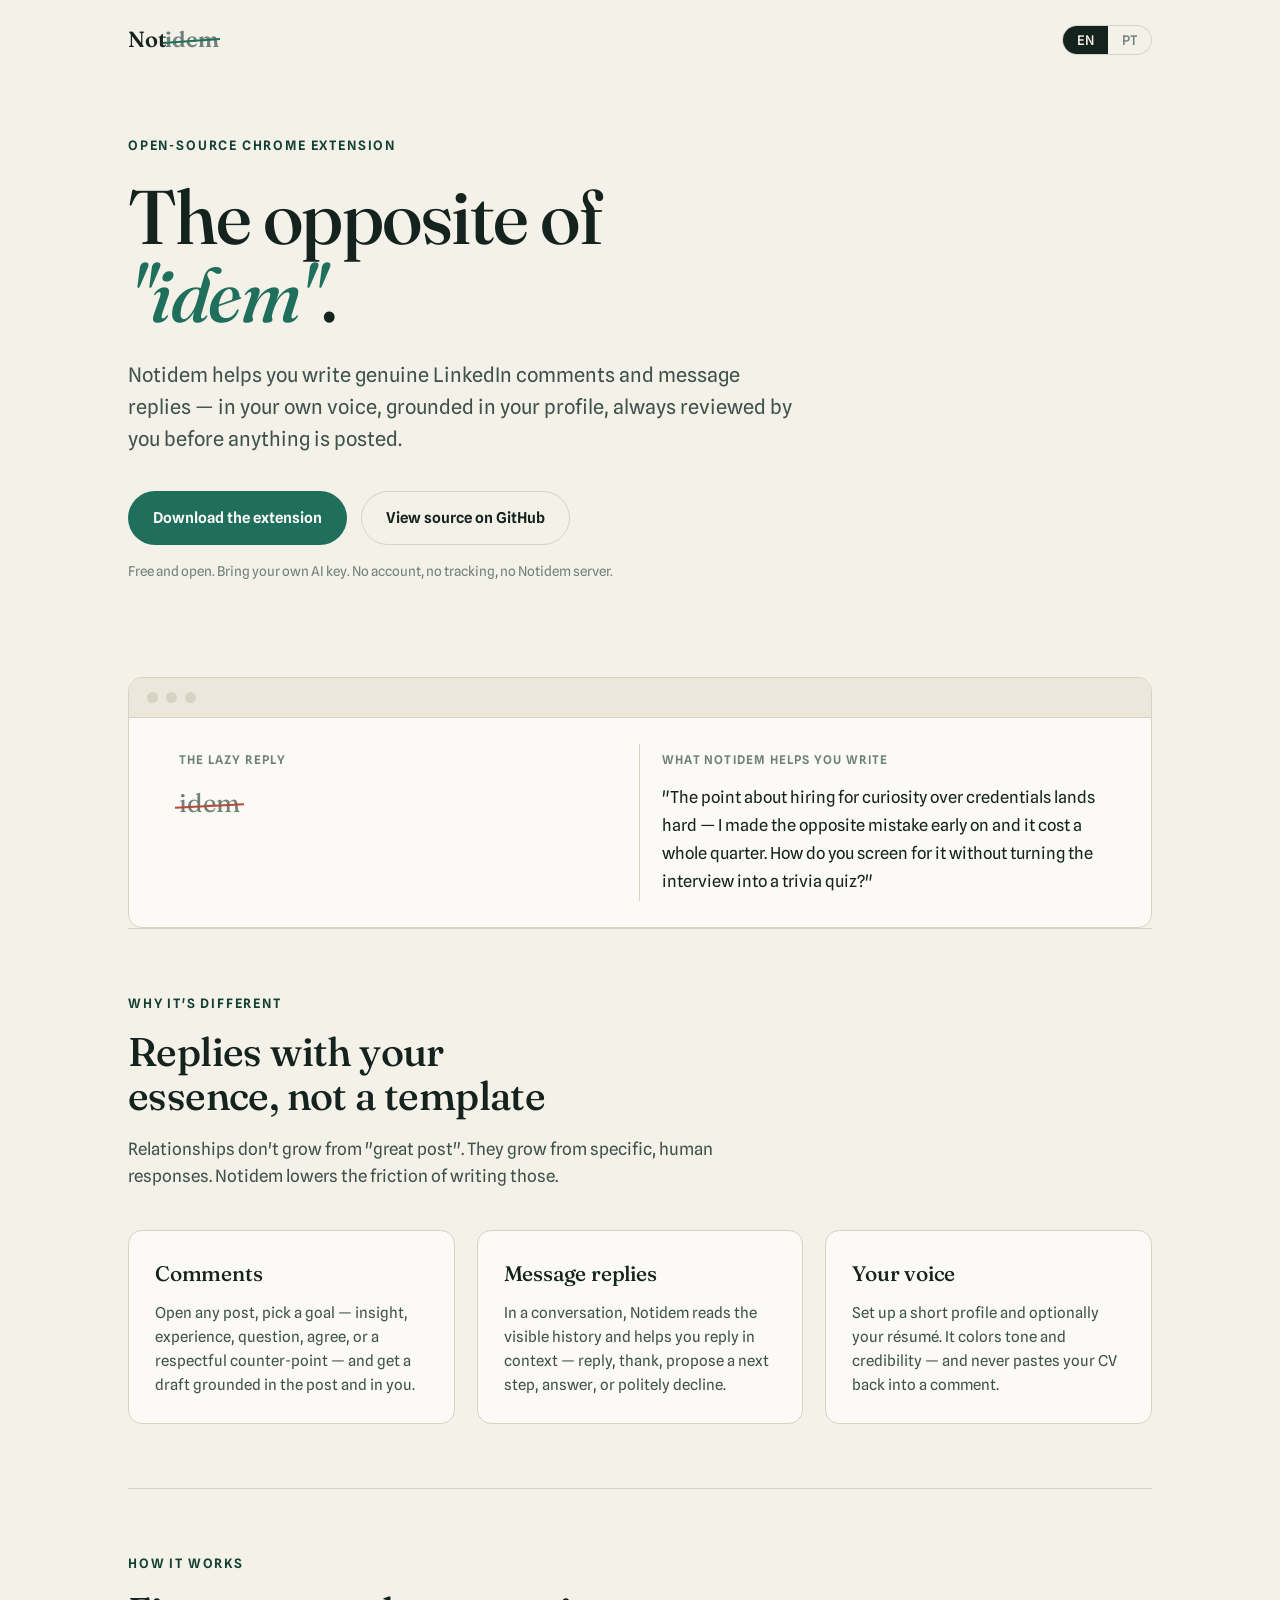
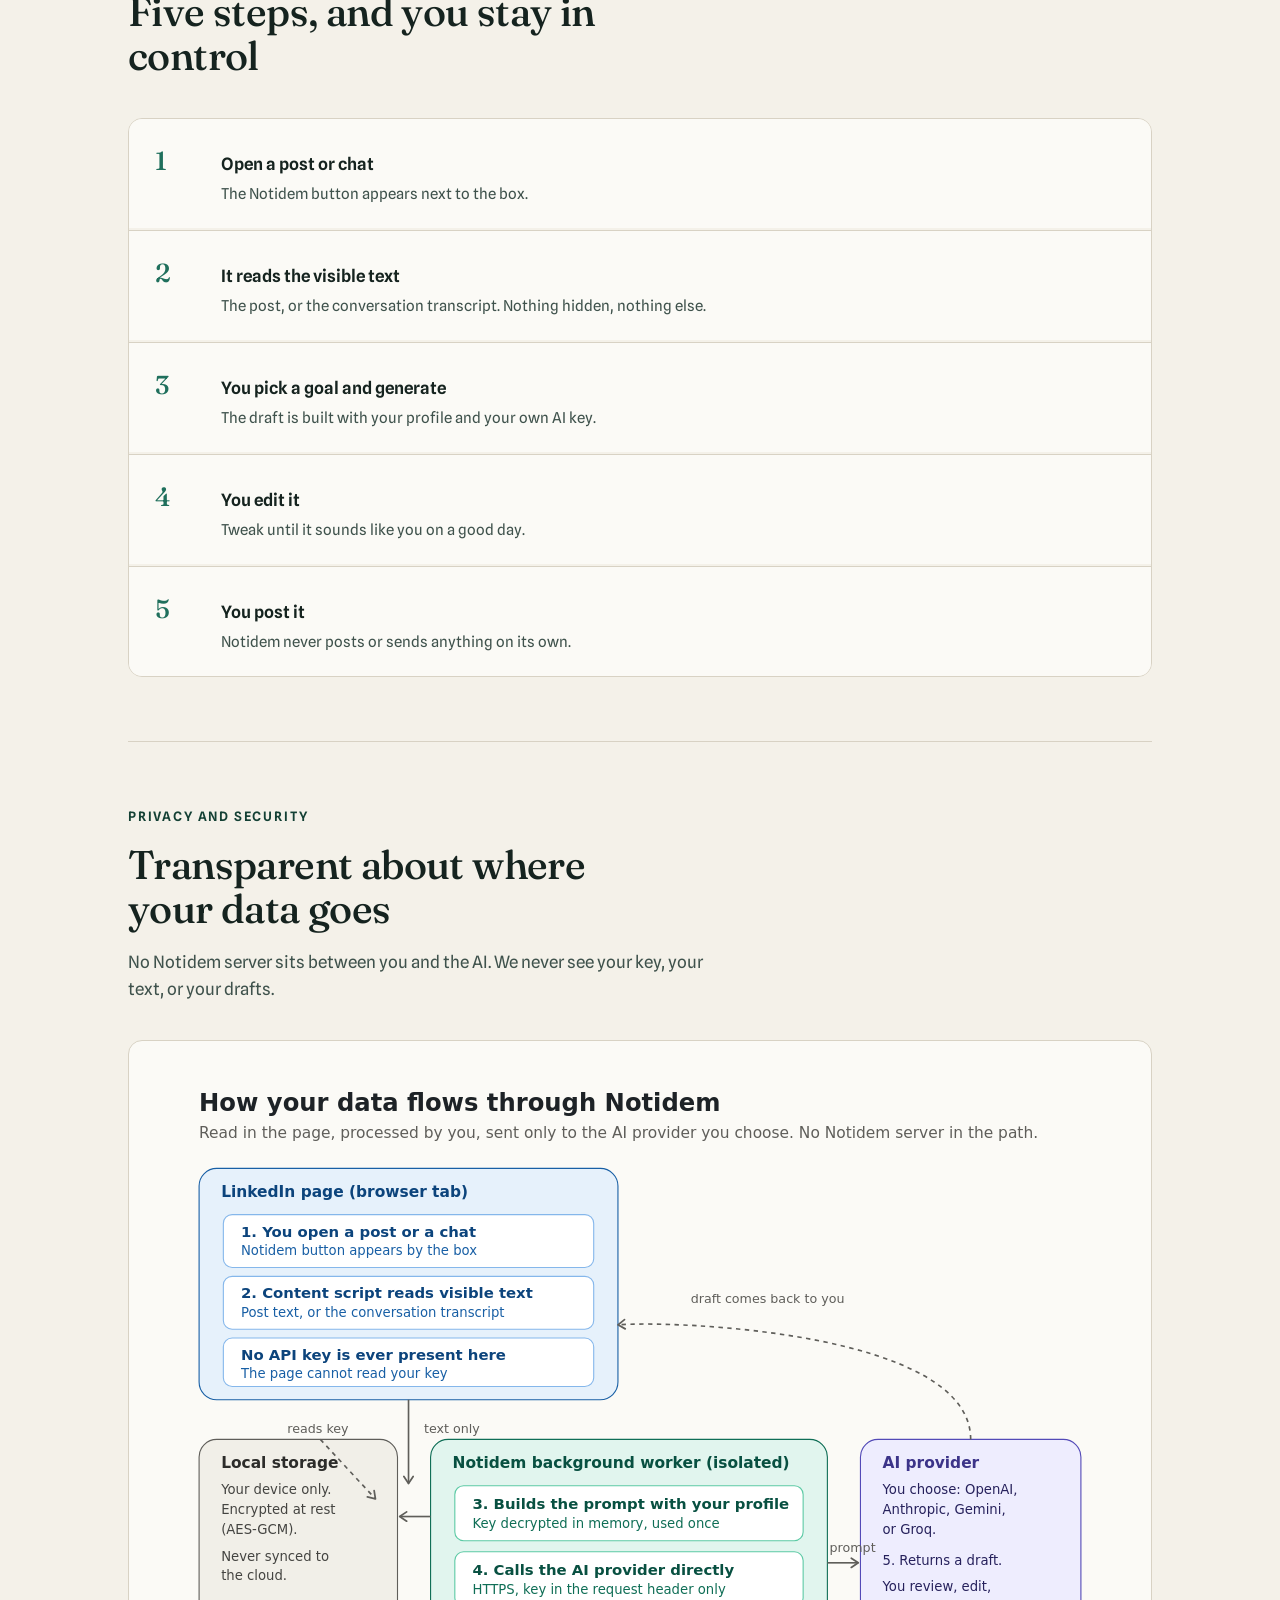
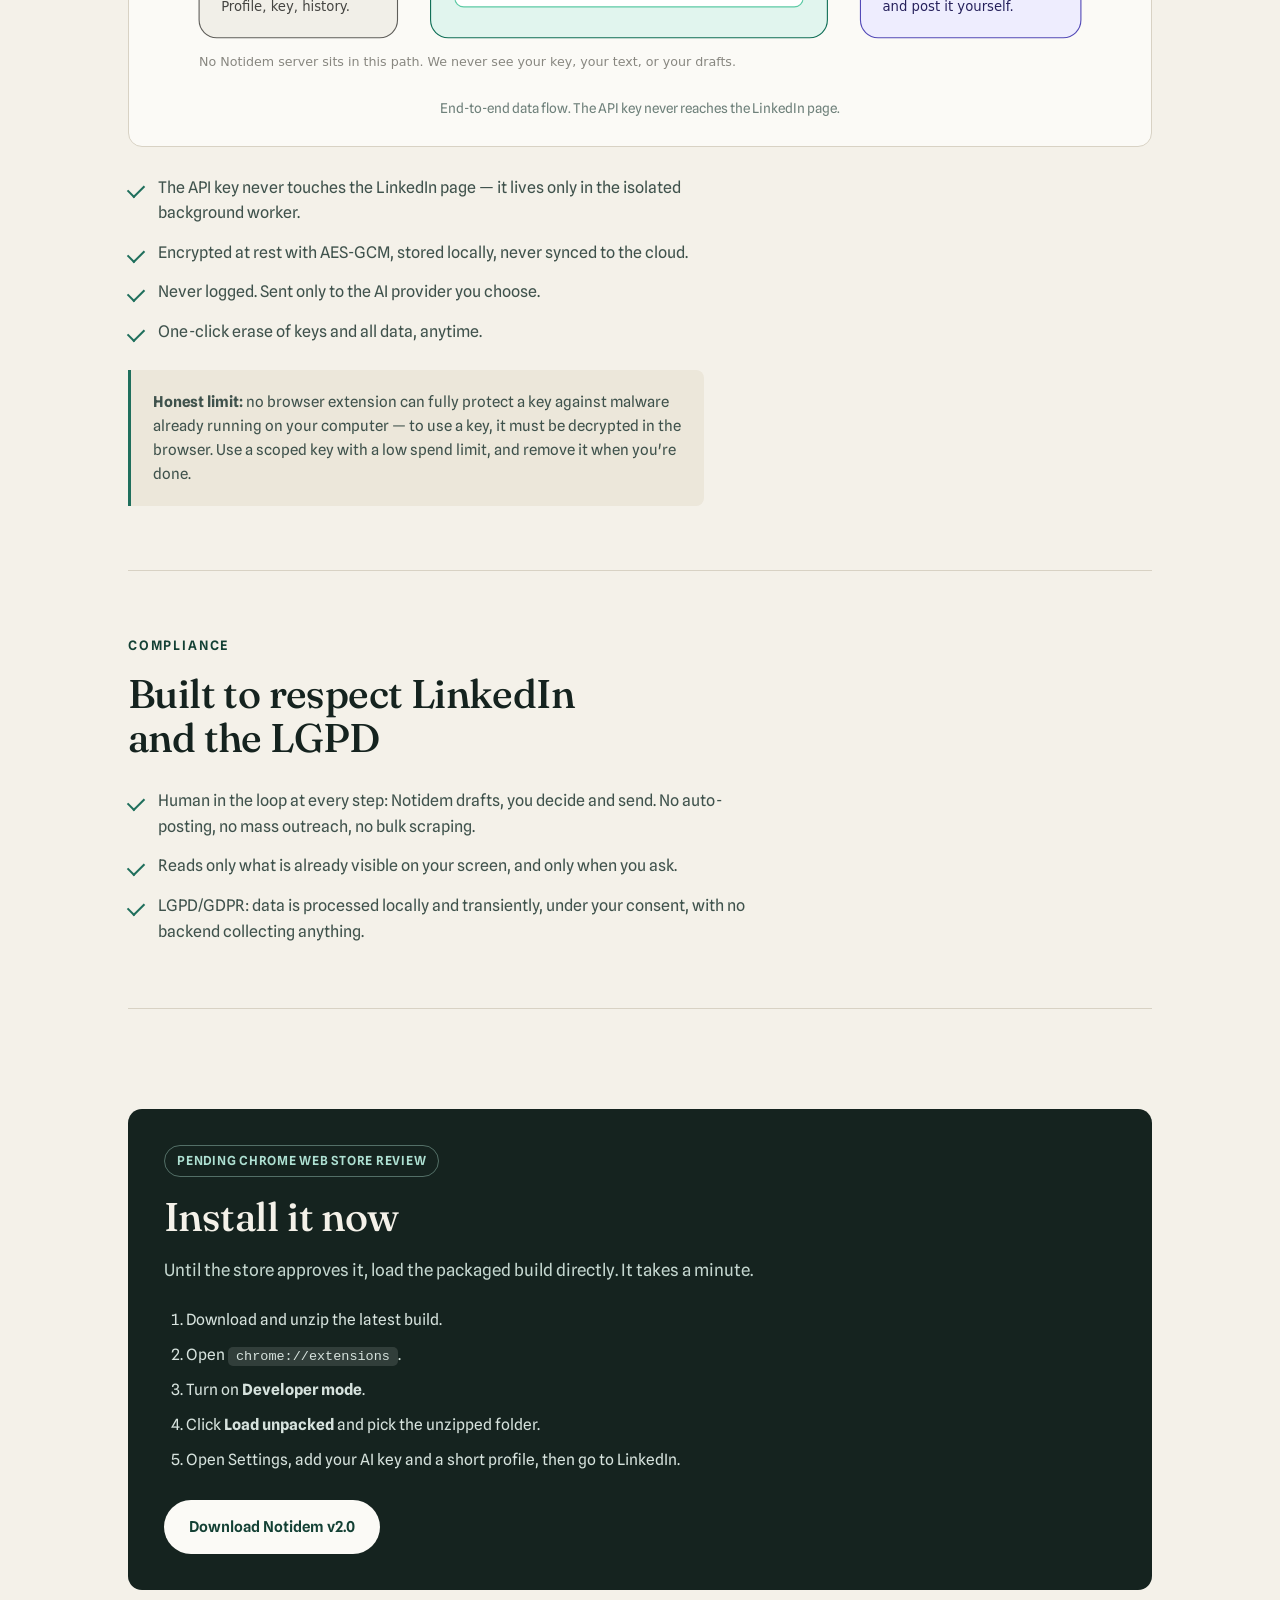
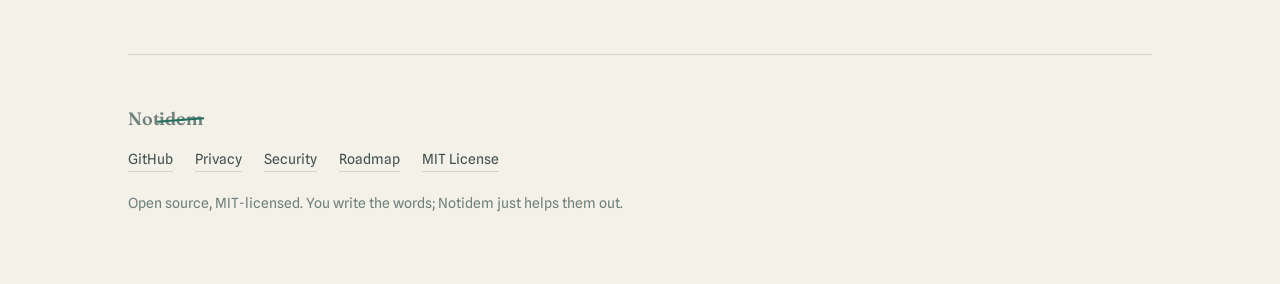
==== docs/index.html @ dd362bf6 "Initial commit" ====
<!DOCTYPE html>
<html lang="en">
<head>
<meta charset="UTF-8">
<meta name="viewport" content="width=device-width, initial-scale=1.0">
<title>Notidem — the opposite of "idem"</title>
<meta name="description" content="Open-source Chrome extension that helps you write genuine LinkedIn comments and replies in your own voice. You review and post everything. Bring your own AI key.">
<link rel="preconnect" href="https://fonts.googleapis.com">
<link rel="preconnect" href="https://fonts.gstatic.com" crossorigin>
<link href="https://fonts.googleapis.com/css2?family=Fraunces:opsz,wght@9..144,400;9..144,500;9..144,600&family=Spline+Sans:wght@400;500;600&display=swap" rel="stylesheet">
<style>
  :root {
    --ink: #15231f;
    --ink-soft: #3f524c;
    --ink-faint: #6f817b;
    --paper: #f4f1e9;
    --paper-2: #ece7da;
    --line: #d8d2c4;
    --accent: #1f6f5c;
    --accent-deep: #134034;
    --white: #fbfaf6;
    --radius: 14px;
    --display: "Fraunces", Georgia, serif;
    --body: "Spline Sans", system-ui, sans-serif;
  }
  * { margin: 0; padding: 0; box-sizing: border-box; }
  html { scroll-behavior: smooth; }
  body {
    font-family: var(--body);
    background: var(--paper);
    color: var(--ink);
    line-height: 1.6;
    -webkit-font-smoothing: antialiased;
  }
  .wrap { max-width: 1080px; margin: 0 auto; padding: 0 28px; }

  /* Top bar */
  header.bar {
    display: flex; align-items: center; justify-content: space-between;
    padding: 22px 28px; max-width: 1080px; margin: 0 auto;
  }
  .brand { font-family: var(--display); font-weight: 600; font-size: 22px; letter-spacing: -0.01em; }
  .brand .strike { position: relative; color: var(--ink-faint); }
  .brand .strike::after {
    content: ""; position: absolute; left: -2px; right: -2px; top: 52%; height: 2px;
    background: var(--accent); transform: rotate(-4deg);
  }
  .lang {
    display: inline-flex; border: 1px solid var(--line); border-radius: 999px; overflow: hidden;
    font-size: 13px; font-weight: 500;
  }
  .lang button {
    background: transparent; border: 0; padding: 6px 14px; cursor: pointer; color: var(--ink-faint);
    font-family: var(--body); font-weight: 500;
  }
  .lang button.on { background: var(--ink); color: var(--paper); }

  /* Hero */
  .hero { padding: 56px 0 40px; }
  .eyebrow {
    font-size: 13px; letter-spacing: 0.14em; text-transform: uppercase; color: var(--accent-deep);
    font-weight: 600; margin-bottom: 22px;
  }
  h1 {
    font-family: var(--display); font-weight: 500; font-size: clamp(40px, 7vw, 76px);
    line-height: 1.02; letter-spacing: -0.02em; max-width: 14ch;
  }
  h1 em { font-style: italic; color: var(--accent); }
  .lede {
    margin-top: 26px; font-size: clamp(17px, 2.2vw, 20px); color: var(--ink-soft);
    max-width: 56ch;
  }
  .cta-row { margin-top: 36px; display: flex; flex-wrap: wrap; gap: 14px; align-items: center; }
  .btn {
    display: inline-flex; align-items: center; gap: 10px; font-weight: 600; font-size: 15px;
    padding: 14px 24px; border-radius: 999px; text-decoration: none; border: 1px solid transparent;
    transition: transform .15s ease, background .15s ease;
  }
  .btn:hover { transform: translateY(-1px); }
  .btn-primary { background: var(--accent); color: var(--white); }
  .btn-primary:hover { background: var(--accent-deep); }
  .btn-ghost { background: transparent; color: var(--ink); border-color: var(--line); }
  .btn-ghost:hover { background: var(--paper-2); }
  .note { font-size: 13.5px; color: var(--ink-faint); margin-top: 16px; }

  /* idem visual */
  .demo {
    margin-top: 54px; background: var(--white); border: 1px solid var(--line); border-radius: var(--radius);
    overflow: hidden;
  }
  .demo-head {
    display: flex; align-items: center; gap: 8px; padding: 14px 18px; border-bottom: 1px solid var(--line);
    background: var(--paper-2);
  }
  .dot { width: 11px; height: 11px; border-radius: 50%; background: var(--line); }
  .demo-body { padding: 26px 28px; display: grid; grid-template-columns: 1fr 1fr; gap: 0; }
  .col { padding: 6px 22px; }
  .col:first-child { border-right: 1px solid var(--line); }
  .col h4 { font-size: 12px; letter-spacing: 0.1em; text-transform: uppercase; color: var(--ink-faint); margin-bottom: 14px; font-weight: 600; }
  .bad { font-family: var(--display); font-size: 26px; color: var(--ink-faint); position: relative; display: inline-block; }
  .bad::after { content: ""; position: absolute; left: -4px; right: -4px; top: 54%; height: 2px; background: #b9483a; transform: rotate(-3deg); }
  .good { font-size: 16.5px; color: var(--ink); line-height: 1.7; }

  /* Sections */
  section { padding: 64px 0; border-top: 1px solid var(--line); }
  .sec-label { font-size: 13px; letter-spacing: 0.14em; text-transform: uppercase; color: var(--accent-deep); font-weight: 600; margin-bottom: 16px; }
  h2 { font-family: var(--display); font-weight: 500; font-size: clamp(28px, 4vw, 40px); letter-spacing: -0.015em; max-width: 18ch; line-height: 1.1; }
  .sec-intro { margin-top: 18px; color: var(--ink-soft); max-width: 60ch; font-size: 17px; }

  .grid { display: grid; grid-template-columns: repeat(3, 1fr); gap: 22px; margin-top: 40px; }
  .card { background: var(--white); border: 1px solid var(--line); border-radius: var(--radius); padding: 26px; }
  .card h3 { font-family: var(--display); font-weight: 500; font-size: 21px; margin-bottom: 10px; letter-spacing: -0.01em; }
  .card p { color: var(--ink-soft); font-size: 15px; }

  .steps { margin-top: 40px; display: grid; gap: 2px; border: 1px solid var(--line); border-radius: var(--radius); overflow: hidden; }
  .step { background: var(--white); padding: 22px 26px; display: grid; grid-template-columns: 48px 1fr; gap: 18px; align-items: baseline; }
  .step + .step { border-top: 1px solid var(--line); }
  .step .n { font-family: var(--display); font-size: 26px; color: var(--accent); font-weight: 500; }
  .step h3 { font-size: 17px; font-weight: 600; margin-bottom: 4px; }
  .step p { color: var(--ink-soft); font-size: 15px; }

  .flow { margin-top: 36px; background: var(--white); border: 1px solid var(--line); border-radius: var(--radius); padding: 26px; }
  .flow img { width: 100%; height: auto; display: block; }
  .flow .cap { margin-top: 14px; font-size: 13.5px; color: var(--ink-faint); text-align: center; }

  ul.checks { margin-top: 28px; list-style: none; display: grid; gap: 14px; max-width: 64ch; }
  ul.checks li { position: relative; padding-left: 30px; color: var(--ink-soft); font-size: 16px; }
  ul.checks li::before {
    content: ""; position: absolute; left: 0; top: 9px; width: 14px; height: 8px;
    border-left: 2px solid var(--accent); border-bottom: 2px solid var(--accent); transform: rotate(-45deg);
  }
  .caveat { margin-top: 26px; padding: 20px 22px; background: var(--paper-2); border-left: 3px solid var(--accent); border-radius: 0 8px 8px 0; font-size: 15px; color: var(--ink-soft); max-width: 64ch; }

  /* install */
  .install-box { margin-top: 36px; background: var(--ink); color: var(--paper); border-radius: var(--radius); padding: 36px; }
  .install-box h2 { color: var(--paper); }
  .install-box .sec-intro { color: #c4d6cf; }
  .install-box ol { margin-top: 24px; padding-left: 22px; display: grid; gap: 10px; color: #d6e2dd; font-size: 15.5px; }
  .install-box code { background: rgba(255,255,255,0.12); padding: 2px 8px; border-radius: 5px; font-size: 13.5px; }
  .install-box .btn-primary { margin-top: 28px; background: var(--white); color: var(--accent-deep); }
  .install-box .btn-primary:hover { background: #e9e4d6; }
  .badge { display: inline-block; margin-bottom: 18px; font-size: 12.5px; font-weight: 600; letter-spacing: 0.06em; text-transform: uppercase; color: #aee0d2; border: 1px solid rgba(174,224,210,0.4); padding: 5px 12px; border-radius: 999px; }

  footer { padding: 50px 0 70px; border-top: 1px solid var(--line); color: var(--ink-faint); font-size: 14px; }
  footer a { color: var(--ink-soft); text-decoration: none; border-bottom: 1px solid var(--line); }
  footer a:hover { color: var(--accent); }
  .foot-links { display: flex; flex-wrap: wrap; gap: 22px; margin-top: 14px; }

  [data-en], [data-pt] { display: none; }
  body[data-lang="en"] [data-en] { display: revert; }
  body[data-lang="pt"] [data-pt] { display: revert; }
  body[data-lang="en"] h1 [data-en], body[data-lang="pt"] h1 [data-pt] { display: inline; }

  @media (max-width: 760px) {
    .grid { grid-template-columns: 1fr; }
    .demo-body { grid-template-columns: 1fr; }
    .col:first-child { border-right: 0; border-bottom: 1px solid var(--line); padding-bottom: 22px; margin-bottom: 4px; }
  }
</style>
</head>
<body data-lang="en">

<header class="bar">
  <div class="brand">Not<span class="strike">idem</span></div>
  <div class="lang" role="group" aria-label="Language">
    <button id="b-en" class="on" onclick="setLang('en')">EN</button>
    <button id="b-pt" onclick="setLang('pt')">PT</button>
  </div>
</header>

<div class="wrap">

  <div class="hero">
    <div class="eyebrow"><span data-en>Open-source Chrome extension</span><span data-pt>Extensão Chrome de código aberto</span></div>
    <h1>
      <span data-en>The opposite of <em>"idem"</em>.</span>
      <span data-pt>O oposto de <em>"idem"</em>.</span>
    </h1>
    <p class="lede">
      <span data-en>Notidem helps you write genuine LinkedIn comments and message replies — in your own voice, grounded in your profile, always reviewed by you before anything is posted.</span>
      <span data-pt>O Notidem ajuda você a escrever comentários e respostas genuínas no LinkedIn — na sua própria voz, com base no seu perfil, e sempre revisados por você antes de publicar.</span>
    </p>
    <div class="cta-row">
      <a class="btn btn-primary" href="#install">
        <span data-en>Download the extension</span><span data-pt>Baixar a extensão</span>
      </a>
      <a class="btn btn-ghost" href="https://github.com/paulpessoa/notidem" target="_blank" rel="noopener">
        <span data-en>View source on GitHub</span><span data-pt>Ver o código no GitHub</span>
      </a>
    </div>
    <p class="note">
      <span data-en>Free and open. Bring your own AI key. No account, no tracking, no Notidem server.</span>
      <span data-pt>Gratuito e aberto. Use sua própria chave de IA. Sem conta, sem rastreamento, sem servidor do Notidem.</span>
    </p>
  </div>

  <div class="demo" aria-hidden="false">
    <div class="demo-head"><span class="dot"></span><span class="dot"></span><span class="dot"></span></div>
    <div class="demo-body">
      <div class="col">
        <h4><span data-en>The lazy reply</span><span data-pt>A resposta preguiçosa</span></h4>
        <span class="bad">idem</span>
      </div>
      <div class="col">
        <h4><span data-en>What Notidem helps you write</span><span data-pt>O que o Notidem ajuda a escrever</span></h4>
        <p class="good">
          <span data-en>"The point about hiring for curiosity over credentials lands hard — I made the opposite mistake early on and it cost a whole quarter. How do you screen for it without turning the interview into a trivia quiz?"</span>
          <span data-pt>"O ponto sobre contratar por curiosidade em vez de diploma é certeiro — cometi o erro oposto no início e custou um trimestre inteiro. Como você avalia isso sem transformar a entrevista num quiz?"</span>
        </p>
      </div>
    </div>
  </div>

  <section id="features">
    <div class="sec-label"><span data-en>Why it's different</span><span data-pt>Por que é diferente</span></div>
    <h2><span data-en>Replies with your essence, not a template</span><span data-pt>Respostas com a sua essência, não um modelo</span></h2>
    <p class="sec-intro">
      <span data-en>Relationships don't grow from "great post". They grow from specific, human responses. Notidem lowers the friction of writing those.</span>
      <span data-pt>Relações não crescem com "ótimo post". Crescem com respostas específicas e humanas. O Notidem reduz o atrito de escrever essas respostas.</span>
    </p>
    <div class="grid">
      <div class="card">
        <h3><span data-en>Comments</span><span data-pt>Comentários</span></h3>
        <p><span data-en>Open any post, pick a goal — insight, experience, question, agree, or a respectful counter-point — and get a draft grounded in the post and in you.</span><span data-pt>Abra qualquer post, escolha um objetivo — insight, experiência, pergunta, concordar ou um contraponto respeitoso — e receba um rascunho baseado no post e em você.</span></p>
      </div>
      <div class="card">
        <h3><span data-en>Message replies</span><span data-pt>Respostas em mensagens</span></h3>
        <p><span data-en>In a conversation, Notidem reads the visible history and helps you reply in context — reply, thank, propose a next step, answer, or politely decline.</span><span data-pt>Numa conversa, o Notidem lê o histórico visível e ajuda a responder no contexto — responder, agradecer, propor um próximo passo, responder ou recusar com educação.</span></p>
      </div>
      <div class="card">
        <h3><span data-en>Your voice</span><span data-pt>Sua voz</span></h3>
        <p><span data-en>Set up a short profile and optionally your résumé. It colors tone and credibility — and never pastes your CV back into a comment.</span><span data-pt>Crie um perfil curto e, se quiser, anexe seu currículo. Ele dá tom e credibilidade — e nunca cola seu CV de volta no comentário.</span></p>
      </div>
    </div>
  </section>

  <section id="how">
    <div class="sec-label"><span data-en>How it works</span><span data-pt>Como funciona</span></div>
    <h2><span data-en>Five steps, and you stay in control</span><span data-pt>Cinco passos, e você no controle</span></h2>
    <div class="steps">
      <div class="step"><span class="n">1</span><div><h3><span data-en>Open a post or chat</span><span data-pt>Abra um post ou conversa</span></h3><p><span data-en>The Notidem button appears next to the box.</span><span data-pt>O botão do Notidem aparece ao lado da caixa.</span></p></div></div>
      <div class="step"><span class="n">2</span><div><h3><span data-en>It reads the visible text</span><span data-pt>Ele lê o texto visível</span></h3><p><span data-en>The post, or the conversation transcript. Nothing hidden, nothing else.</span><span data-pt>O post, ou o histórico da conversa. Nada oculto, nada além disso.</span></p></div></div>
      <div class="step"><span class="n">3</span><div><h3><span data-en>You pick a goal and generate</span><span data-pt>Você escolhe um objetivo e gera</span></h3><p><span data-en>The draft is built with your profile and your own AI key.</span><span data-pt>O rascunho é montado com seu perfil e sua própria chave de IA.</span></p></div></div>
      <div class="step"><span class="n">4</span><div><h3><span data-en>You edit it</span><span data-pt>Você edita</span></h3><p><span data-en>Tweak until it sounds like you on a good day.</span><span data-pt>Ajuste até soar como você num bom dia.</span></p></div></div>
      <div class="step"><span class="n">5</span><div><h3><span data-en>You post it</span><span data-pt>Você publica</span></h3><p><span data-en>Notidem never posts or sends anything on its own.</span><span data-pt>O Notidem nunca publica nem envia nada sozinho.</span></p></div></div>
    </div>
  </section>

  <section id="privacy">
    <div class="sec-label"><span data-en>Privacy and security</span><span data-pt>Privacidade e segurança</span></div>
    <h2><span data-en>Transparent about where your data goes</span><span data-pt>Transparente sobre onde seus dados vão</span></h2>
    <p class="sec-intro">
      <span data-en>No Notidem server sits between you and the AI. We never see your key, your text, or your drafts.</span>
      <span data-pt>Nenhum servidor do Notidem fica entre você e a IA. Nunca vemos sua chave, seu texto ou seus rascunhos.</span>
    </p>
    <div class="flow">
      <img src="assets/data-flow.svg" alt="Notidem end-to-end data flow diagram">
      <p class="cap"><span data-en>End-to-end data flow. The API key never reaches the LinkedIn page.</span><span data-pt>Fluxo de dados ponta a ponta. A chave de API nunca chega à página do LinkedIn.</span></p>
    </div>
    <ul class="checks">
      <li><span data-en>The API key never touches the LinkedIn page — it lives only in the isolated background worker.</span><span data-pt>A chave de API nunca toca a página do LinkedIn — fica só no worker isolado em segundo plano.</span></li>
      <li><span data-en>Encrypted at rest with AES-GCM, stored locally, never synced to the cloud.</span><span data-pt>Criptografada em repouso com AES-GCM, armazenada localmente, nunca sincronizada com a nuvem.</span></li>
      <li><span data-en>Never logged. Sent only to the AI provider you choose.</span><span data-pt>Nunca registrada em log. Enviada apenas ao provedor de IA que você escolher.</span></li>
      <li><span data-en>One-click erase of keys and all data, anytime.</span><span data-pt>Apague chaves e todos os dados com um clique, quando quiser.</span></li>
    </ul>
    <div class="caveat">
      <span data-en><strong>Honest limit:</strong> no browser extension can fully protect a key against malware already running on your computer — to use a key, it must be decrypted in the browser. Use a scoped key with a low spend limit, and remove it when you're done.</span>
      <span data-pt><strong>Limite honesto:</strong> nenhuma extensão protege totalmente uma chave contra malware já em execução no seu computador — para usar a chave, ela precisa ser descriptografada no navegador. Use uma chave com escopo e limite de gasto baixo, e remova-a quando terminar.</span>
    </div>
  </section>

  <section id="compliance">
    <div class="sec-label"><span data-en>Compliance</span><span data-pt>Conformidade</span></div>
    <h2><span data-en>Built to respect LinkedIn and the LGPD</span><span data-pt>Feito para respeitar o LinkedIn e a LGPD</span></h2>
    <ul class="checks">
      <li><span data-en>Human in the loop at every step: Notidem drafts, you decide and send. No auto-posting, no mass outreach, no bulk scraping.</span><span data-pt>Humano no controle em cada etapa: o Notidem rascunha, você decide e envia. Sem publicação automática, sem disparo em massa, sem coleta em massa.</span></li>
      <li><span data-en>Reads only what is already visible on your screen, and only when you ask.</span><span data-pt>Lê apenas o que já está visível na sua tela, e somente quando você pede.</span></li>
      <li><span data-en>LGPD/GDPR: data is processed locally and transiently, under your consent, with no backend collecting anything.</span><span data-pt>LGPD/GDPR: os dados são processados local e transitoriamente, sob seu consentimento, sem backend coletando nada.</span></li>
    </ul>
  </section>

  <section id="install">
    <div class="install-box">
      <span class="badge"><span data-en>Pending Chrome Web Store review</span><span data-pt>Em análise na Chrome Web Store</span></span>
      <h2><span data-en>Install it now</span><span data-pt>Instale agora</span></h2>
      <p class="sec-intro"><span data-en>Until the store approves it, load the packaged build directly. It takes a minute.</span><span data-pt>Até a loja aprovar, carregue o pacote diretamente. Leva um minuto.</span></p>
      <ol>
        <li><span data-en>Download and unzip the latest build.</span><span data-pt>Baixe e descompacte a versão mais recente.</span></li>
        <li><span data-en>Open </span><span data-pt>Abra </span><code>chrome://extensions</code>.</li>
        <li><span data-en>Turn on </span><span data-pt>Ative o </span><strong><span data-en>Developer mode</span><span data-pt>Modo de desenvolvedor</span></strong>.</li>
        <li><span data-en>Click </span><span data-pt>Clique em </span><strong>Load unpacked</strong> <span data-en>and pick the unzipped folder.</span><span data-pt>e selecione a pasta descompactada.</span></li>
        <li><span data-en>Open Settings, add your AI key and a short profile, then go to LinkedIn.</span><span data-pt>Abra as Configurações, adicione sua chave de IA e um perfil curto, e vá para o LinkedIn.</span></li>
      </ol>
      <a class="btn btn-primary" href="notidem-v2.0.zip" download>
        <span data-en>Download Notidem v2.0</span><span data-pt>Baixar Notidem v2.0</span>
      </a>
    </div>
  </section>

  <footer>
    <div class="brand" style="font-size:18px">Not<span class="strike">idem</span></div>
    <div class="foot-links">
      <a href="https://github.com/paulpessoa/notidem" target="_blank" rel="noopener">GitHub</a>
      <a href="https://github.com/paulpessoa/notidem/blob/main/docs/PRIVACY.md" target="_blank" rel="noopener"><span data-en>Privacy</span><span data-pt>Privacidade</span></a>
      <a href="https://github.com/paulpessoa/notidem/blob/main/docs/SECURITY.md" target="_blank" rel="noopener"><span data-en>Security</span><span data-pt>Segurança</span></a>
      <a href="https://github.com/paulpessoa/notidem/blob/main/docs/ROADMAP.md" target="_blank" rel="noopener"><span data-en>Roadmap</span><span data-pt>Planejamento</span></a>
      <a href="https://github.com/paulpessoa/notidem/blob/main/LICENSE" target="_blank" rel="noopener">MIT License</a>
    </div>
    <p style="margin-top:20px">
      <span data-en>Open source, MIT-licensed. You write the words; Notidem just helps them out.</span>
      <span data-pt>Código aberto, licença MIT. As palavras são suas; o Notidem só ajuda a tirá-las.</span>
    </p>
  </footer>

</div>

<script>
  function setLang(l) {
    document.body.setAttribute('data-lang', l);
    document.documentElement.lang = l;
    document.getElementById('b-en').classList.toggle('on', l === 'en');
    document.getElementById('b-pt').classList.toggle('on', l === 'pt');
    try { localStorage.setItem('notidem-lang', l); } catch (e) {}
  }
  (function () {
    var saved;
    try { saved = localStorage.getItem('notidem-lang'); } catch (e) {}
    if (!saved) saved = (navigator.language || 'en').toLowerCase().indexOf('pt') === 0 ? 'pt' : 'en';
    setLang(saved);
  })();
</script>
</body>
</html>
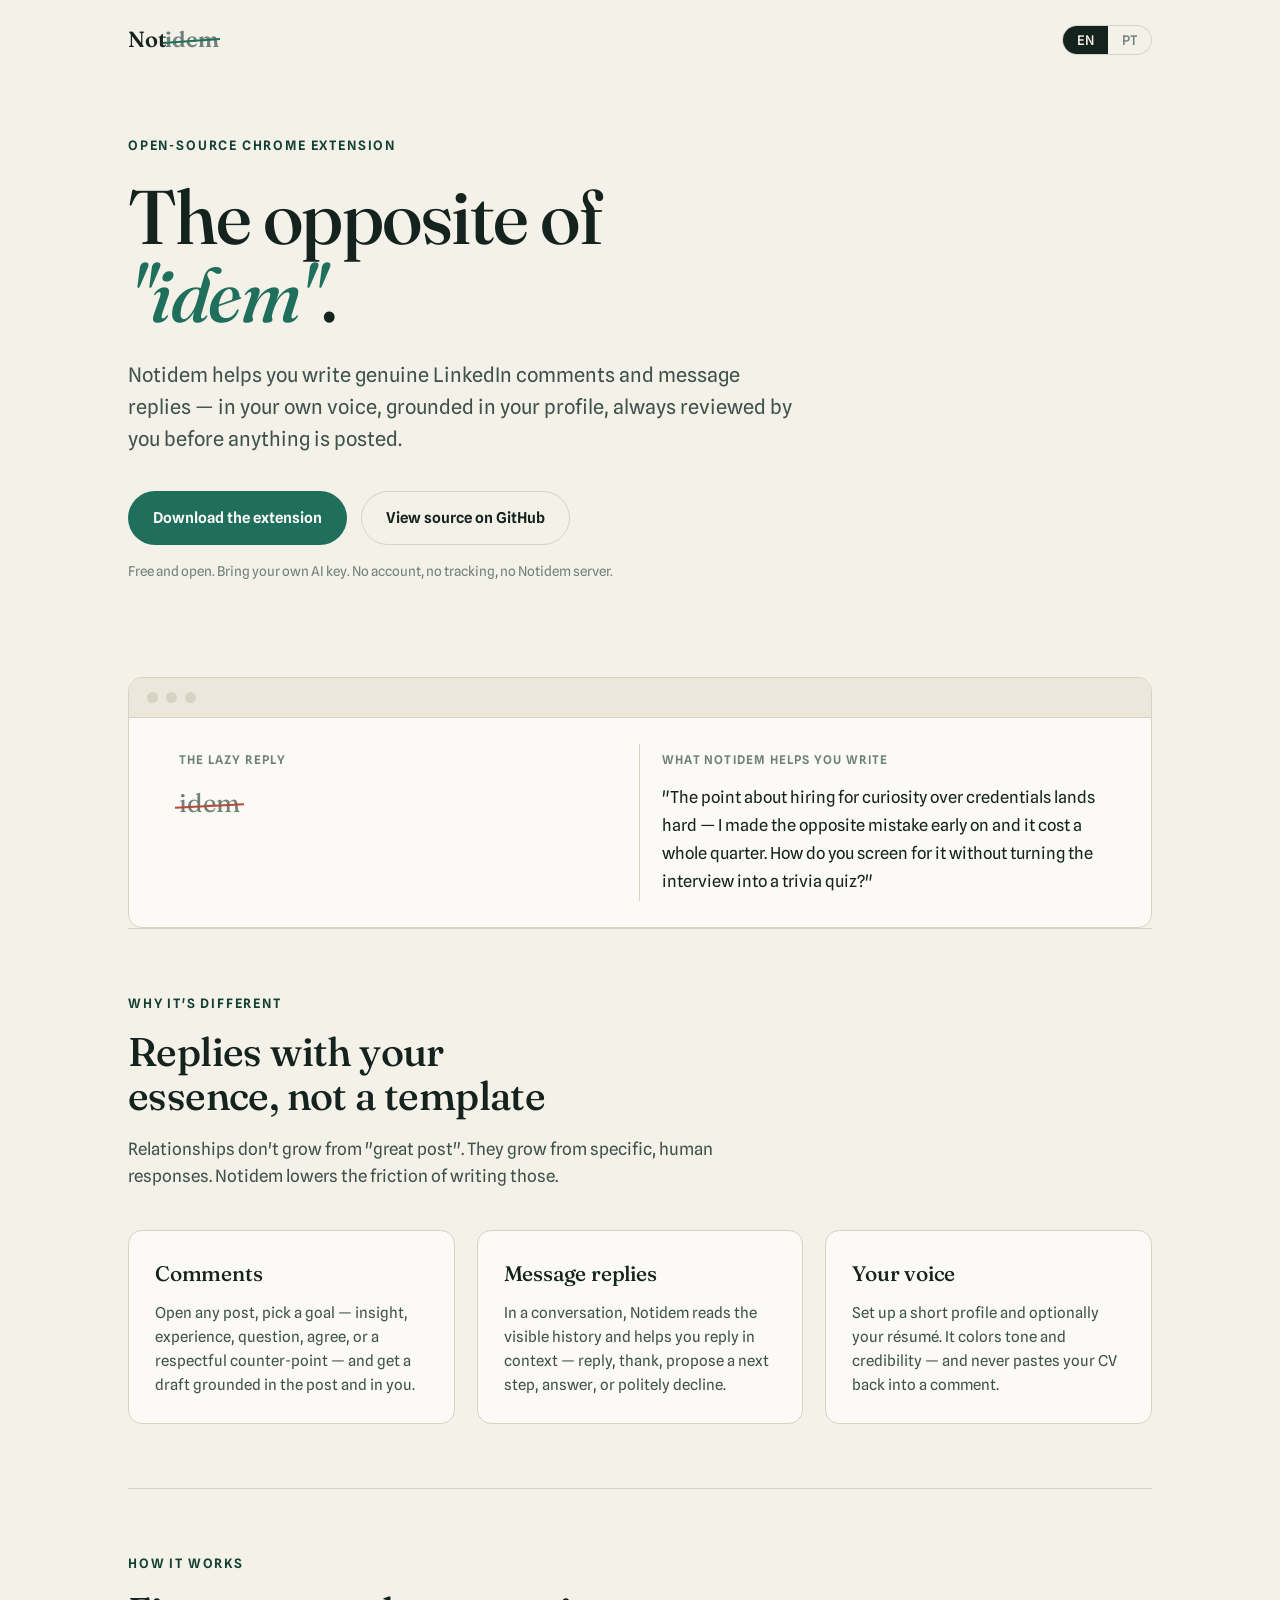
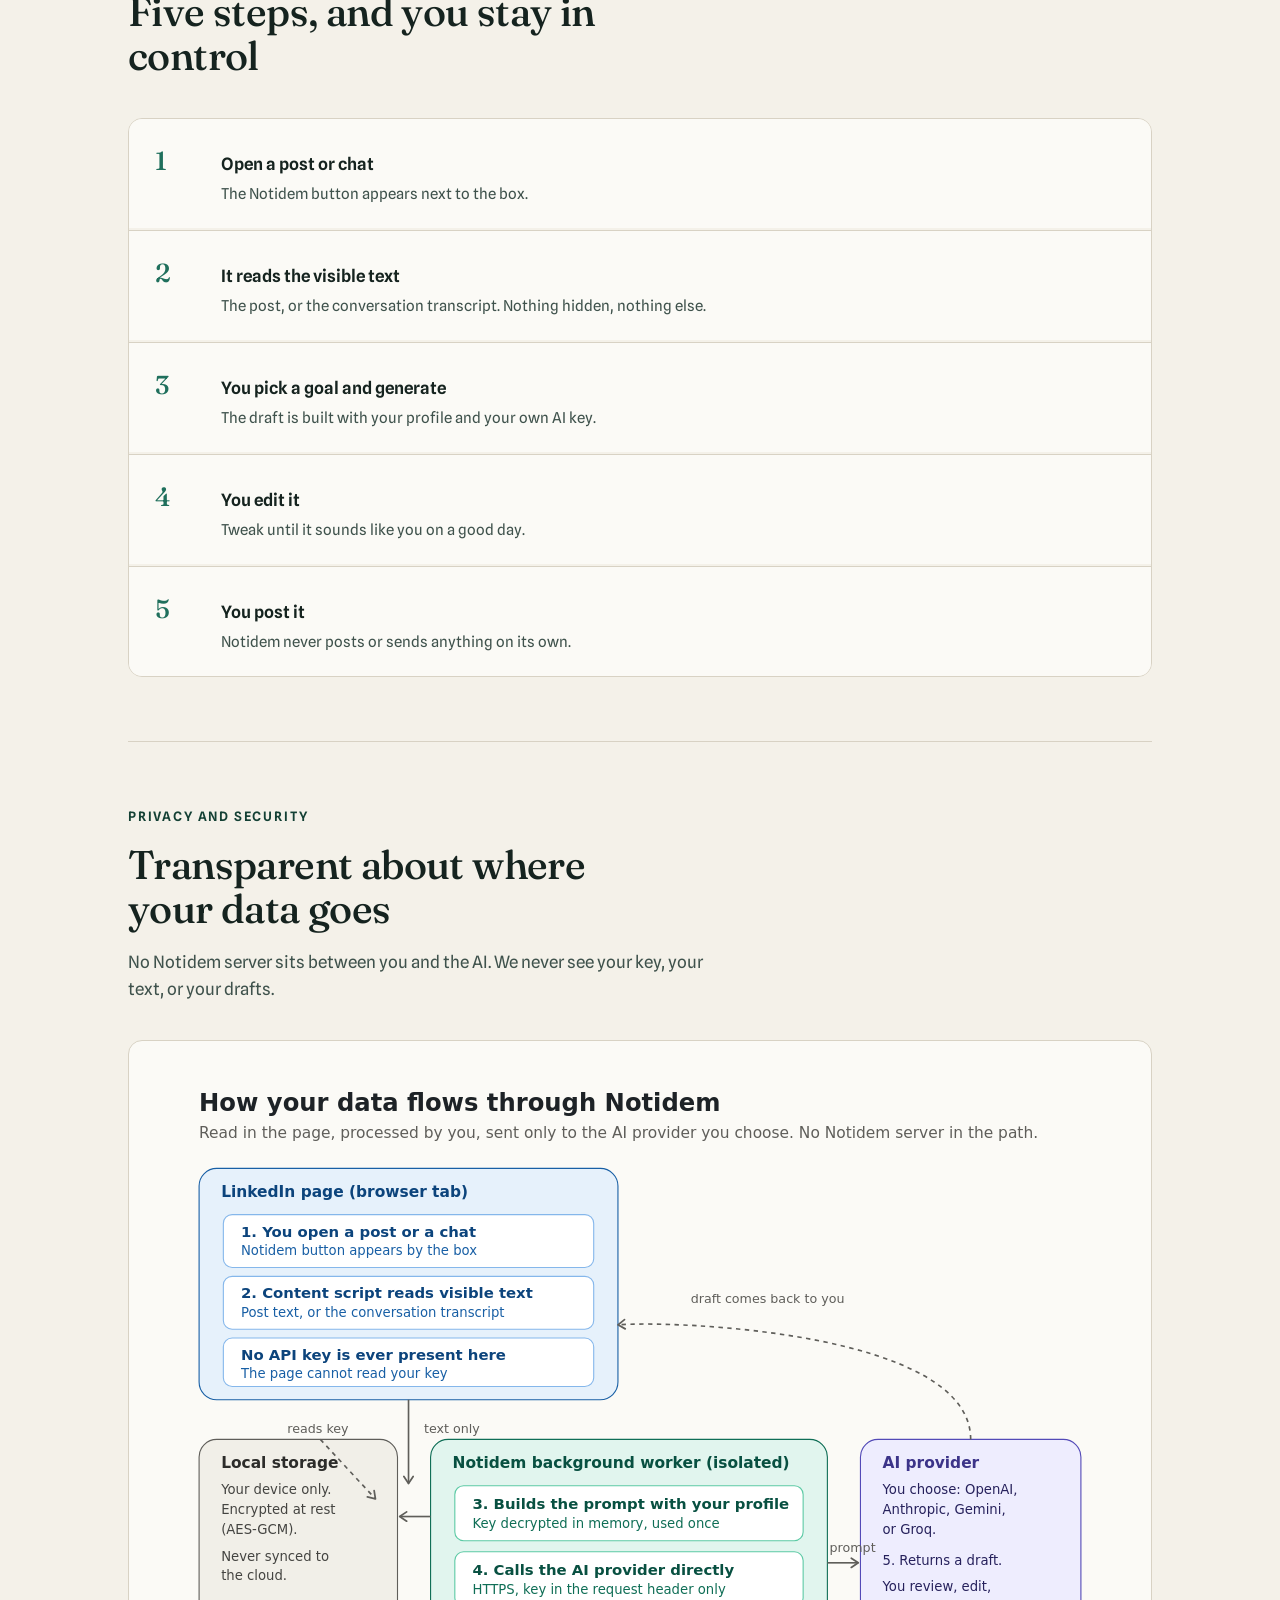
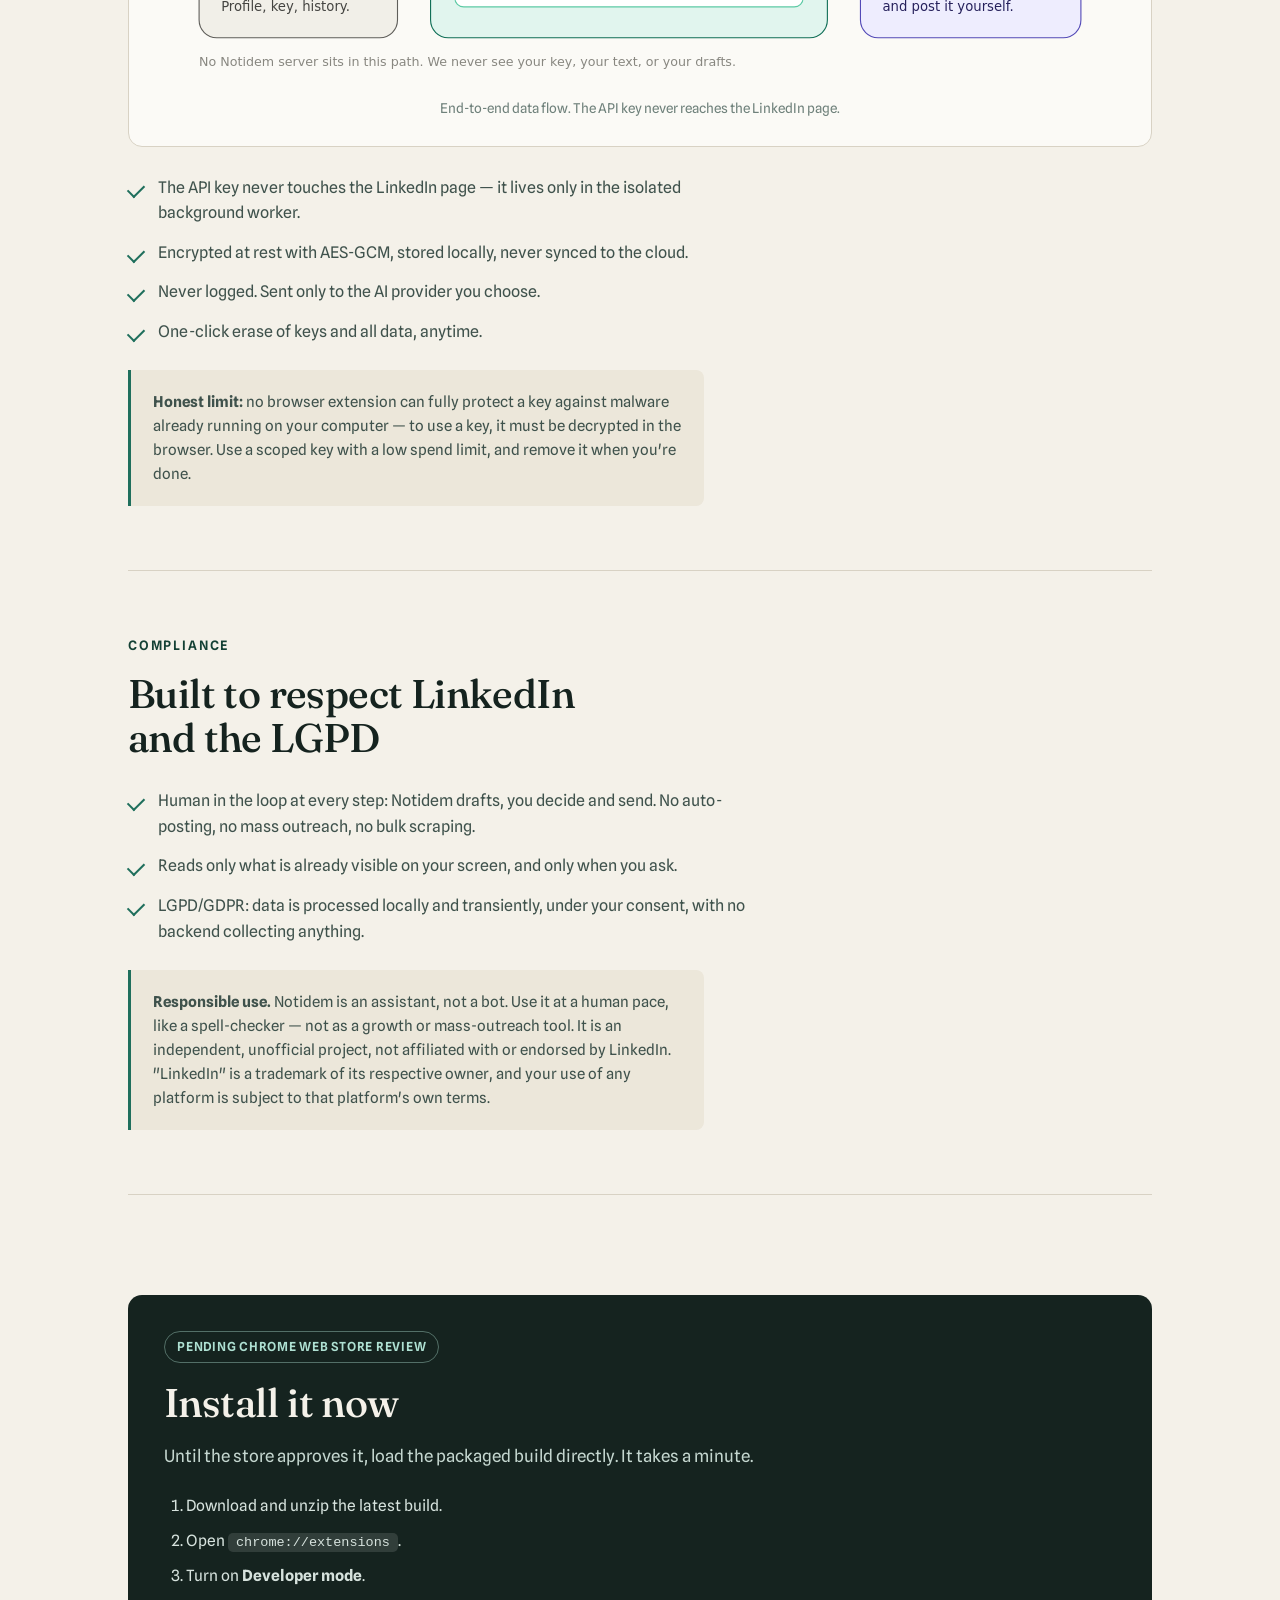
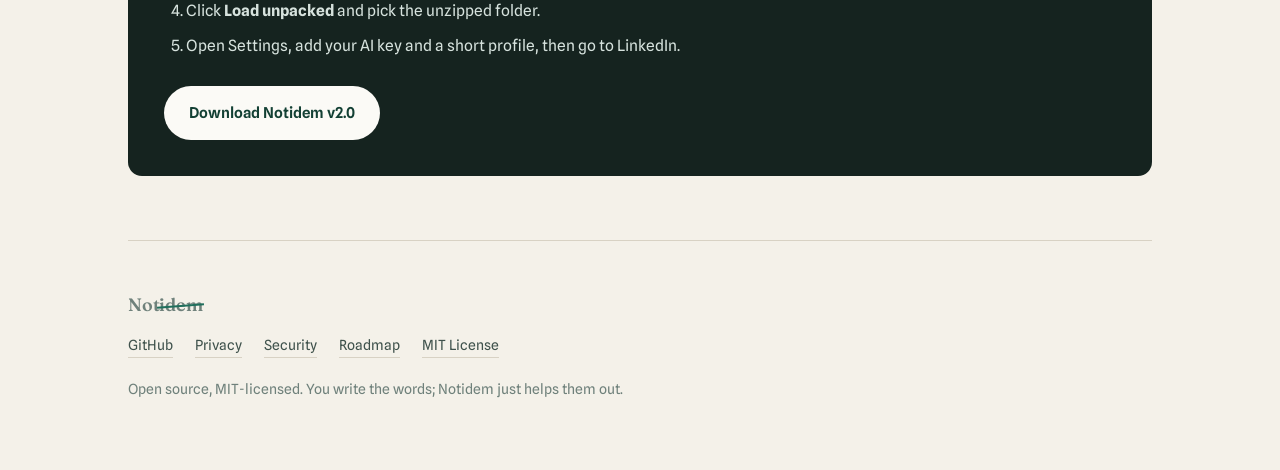
==== commit 15ba1bd3: "Add responsible use compliance section and update links" ====
--- a/docs/index.html
+++ b/docs/index.html
@@ -1,333 +1,810 @@
 <!DOCTYPE html>
 <html lang="en">
+
 <head>
-<meta charset="UTF-8">
-<meta name="viewport" content="width=device-width, initial-scale=1.0">
-<title>Notidem — the opposite of "idem"</title>
-<meta name="description" content="Open-source Chrome extension that helps you write genuine LinkedIn comments and replies in your own voice. You review and post everything. Bring your own AI key.">
-<link rel="preconnect" href="https://fonts.googleapis.com">
-<link rel="preconnect" href="https://fonts.gstatic.com" crossorigin>
-<link href="https://fonts.googleapis.com/css2?family=Fraunces:opsz,wght@9..144,400;9..144,500;9..144,600&family=Spline+Sans:wght@400;500;600&display=swap" rel="stylesheet">
-<style>
-  :root {
-    --ink: #15231f;
-    --ink-soft: #3f524c;
-    --ink-faint: #6f817b;
-    --paper: #f4f1e9;
-    --paper-2: #ece7da;
-    --line: #d8d2c4;
-    --accent: #1f6f5c;
-    --accent-deep: #134034;
-    --white: #fbfaf6;
-    --radius: 14px;
-    --display: "Fraunces", Georgia, serif;
-    --body: "Spline Sans", system-ui, sans-serif;
-  }
-  * { margin: 0; padding: 0; box-sizing: border-box; }
-  html { scroll-behavior: smooth; }
-  body {
-    font-family: var(--body);
-    background: var(--paper);
-    color: var(--ink);
-    line-height: 1.6;
-    -webkit-font-smoothing: antialiased;
-  }
-  .wrap { max-width: 1080px; margin: 0 auto; padding: 0 28px; }
-
-  /* Top bar */
-  header.bar {
-    display: flex; align-items: center; justify-content: space-between;
-    padding: 22px 28px; max-width: 1080px; margin: 0 auto;
-  }
-  .brand { font-family: var(--display); font-weight: 600; font-size: 22px; letter-spacing: -0.01em; }
-  .brand .strike { position: relative; color: var(--ink-faint); }
-  .brand .strike::after {
-    content: ""; position: absolute; left: -2px; right: -2px; top: 52%; height: 2px;
-    background: var(--accent); transform: rotate(-4deg);
-  }
-  .lang {
-    display: inline-flex; border: 1px solid var(--line); border-radius: 999px; overflow: hidden;
-    font-size: 13px; font-weight: 500;
-  }
-  .lang button {
-    background: transparent; border: 0; padding: 6px 14px; cursor: pointer; color: var(--ink-faint);
-    font-family: var(--body); font-weight: 500;
-  }
-  .lang button.on { background: var(--ink); color: var(--paper); }
-
-  /* Hero */
-  .hero { padding: 56px 0 40px; }
-  .eyebrow {
-    font-size: 13px; letter-spacing: 0.14em; text-transform: uppercase; color: var(--accent-deep);
-    font-weight: 600; margin-bottom: 22px;
-  }
-  h1 {
-    font-family: var(--display); font-weight: 500; font-size: clamp(40px, 7vw, 76px);
-    line-height: 1.02; letter-spacing: -0.02em; max-width: 14ch;
-  }
-  h1 em { font-style: italic; color: var(--accent); }
-  .lede {
-    margin-top: 26px; font-size: clamp(17px, 2.2vw, 20px); color: var(--ink-soft);
-    max-width: 56ch;
-  }
-  .cta-row { margin-top: 36px; display: flex; flex-wrap: wrap; gap: 14px; align-items: center; }
-  .btn {
-    display: inline-flex; align-items: center; gap: 10px; font-weight: 600; font-size: 15px;
-    padding: 14px 24px; border-radius: 999px; text-decoration: none; border: 1px solid transparent;
-    transition: transform .15s ease, background .15s ease;
-  }
-  .btn:hover { transform: translateY(-1px); }
-  .btn-primary { background: var(--accent); color: var(--white); }
-  .btn-primary:hover { background: var(--accent-deep); }
-  .btn-ghost { background: transparent; color: var(--ink); border-color: var(--line); }
-  .btn-ghost:hover { background: var(--paper-2); }
-  .note { font-size: 13.5px; color: var(--ink-faint); margin-top: 16px; }
-
-  /* idem visual */
-  .demo {
-    margin-top: 54px; background: var(--white); border: 1px solid var(--line); border-radius: var(--radius);
-    overflow: hidden;
-  }
-  .demo-head {
-    display: flex; align-items: center; gap: 8px; padding: 14px 18px; border-bottom: 1px solid var(--line);
-    background: var(--paper-2);
-  }
-  .dot { width: 11px; height: 11px; border-radius: 50%; background: var(--line); }
-  .demo-body { padding: 26px 28px; display: grid; grid-template-columns: 1fr 1fr; gap: 0; }
-  .col { padding: 6px 22px; }
-  .col:first-child { border-right: 1px solid var(--line); }
-  .col h4 { font-size: 12px; letter-spacing: 0.1em; text-transform: uppercase; color: var(--ink-faint); margin-bottom: 14px; font-weight: 600; }
-  .bad { font-family: var(--display); font-size: 26px; color: var(--ink-faint); position: relative; display: inline-block; }
-  .bad::after { content: ""; position: absolute; left: -4px; right: -4px; top: 54%; height: 2px; background: #b9483a; transform: rotate(-3deg); }
-  .good { font-size: 16.5px; color: var(--ink); line-height: 1.7; }
-
-  /* Sections */
-  section { padding: 64px 0; border-top: 1px solid var(--line); }
-  .sec-label { font-size: 13px; letter-spacing: 0.14em; text-transform: uppercase; color: var(--accent-deep); font-weight: 600; margin-bottom: 16px; }
-  h2 { font-family: var(--display); font-weight: 500; font-size: clamp(28px, 4vw, 40px); letter-spacing: -0.015em; max-width: 18ch; line-height: 1.1; }
-  .sec-intro { margin-top: 18px; color: var(--ink-soft); max-width: 60ch; font-size: 17px; }
-
-  .grid { display: grid; grid-template-columns: repeat(3, 1fr); gap: 22px; margin-top: 40px; }
-  .card { background: var(--white); border: 1px solid var(--line); border-radius: var(--radius); padding: 26px; }
-  .card h3 { font-family: var(--display); font-weight: 500; font-size: 21px; margin-bottom: 10px; letter-spacing: -0.01em; }
-  .card p { color: var(--ink-soft); font-size: 15px; }
-
-  .steps { margin-top: 40px; display: grid; gap: 2px; border: 1px solid var(--line); border-radius: var(--radius); overflow: hidden; }
-  .step { background: var(--white); padding: 22px 26px; display: grid; grid-template-columns: 48px 1fr; gap: 18px; align-items: baseline; }
-  .step + .step { border-top: 1px solid var(--line); }
-  .step .n { font-family: var(--display); font-size: 26px; color: var(--accent); font-weight: 500; }
-  .step h3 { font-size: 17px; font-weight: 600; margin-bottom: 4px; }
-  .step p { color: var(--ink-soft); font-size: 15px; }
-
-  .flow { margin-top: 36px; background: var(--white); border: 1px solid var(--line); border-radius: var(--radius); padding: 26px; }
-  .flow img { width: 100%; height: auto; display: block; }
-  .flow .cap { margin-top: 14px; font-size: 13.5px; color: var(--ink-faint); text-align: center; }
-
-  ul.checks { margin-top: 28px; list-style: none; display: grid; gap: 14px; max-width: 64ch; }
-  ul.checks li { position: relative; padding-left: 30px; color: var(--ink-soft); font-size: 16px; }
-  ul.checks li::before {
-    content: ""; position: absolute; left: 0; top: 9px; width: 14px; height: 8px;
-    border-left: 2px solid var(--accent); border-bottom: 2px solid var(--accent); transform: rotate(-45deg);
-  }
-  .caveat { margin-top: 26px; padding: 20px 22px; background: var(--paper-2); border-left: 3px solid var(--accent); border-radius: 0 8px 8px 0; font-size: 15px; color: var(--ink-soft); max-width: 64ch; }
-
-  /* install */
-  .install-box { margin-top: 36px; background: var(--ink); color: var(--paper); border-radius: var(--radius); padding: 36px; }
-  .install-box h2 { color: var(--paper); }
-  .install-box .sec-intro { color: #c4d6cf; }
-  .install-box ol { margin-top: 24px; padding-left: 22px; display: grid; gap: 10px; color: #d6e2dd; font-size: 15.5px; }
-  .install-box code { background: rgba(255,255,255,0.12); padding: 2px 8px; border-radius: 5px; font-size: 13.5px; }
-  .install-box .btn-primary { margin-top: 28px; background: var(--white); color: var(--accent-deep); }
-  .install-box .btn-primary:hover { background: #e9e4d6; }
-  .badge { display: inline-block; margin-bottom: 18px; font-size: 12.5px; font-weight: 600; letter-spacing: 0.06em; text-transform: uppercase; color: #aee0d2; border: 1px solid rgba(174,224,210,0.4); padding: 5px 12px; border-radius: 999px; }
-
-  footer { padding: 50px 0 70px; border-top: 1px solid var(--line); color: var(--ink-faint); font-size: 14px; }
-  footer a { color: var(--ink-soft); text-decoration: none; border-bottom: 1px solid var(--line); }
-  footer a:hover { color: var(--accent); }
-  .foot-links { display: flex; flex-wrap: wrap; gap: 22px; margin-top: 14px; }
-
-  [data-en], [data-pt] { display: none; }
-  body[data-lang="en"] [data-en] { display: revert; }
-  body[data-lang="pt"] [data-pt] { display: revert; }
-  body[data-lang="en"] h1 [data-en], body[data-lang="pt"] h1 [data-pt] { display: inline; }
-
-  @media (max-width: 760px) {
-    .grid { grid-template-columns: 1fr; }
-    .demo-body { grid-template-columns: 1fr; }
-    .col:first-child { border-right: 0; border-bottom: 1px solid var(--line); padding-bottom: 22px; margin-bottom: 4px; }
-  }
-</style>
+  <meta charset="UTF-8">
+  <meta name="viewport" content="width=device-width, initial-scale=1.0">
+  <title>Notidem — the opposite of "idem"</title>
+  <meta name="description"
+    content="Open-source Chrome extension that helps you write genuine LinkedIn comments and replies in your own voice. You review and post everything. Bring your own AI key.">
+  <link rel="preconnect" href="https://fonts.googleapis.com">
+  <link rel="preconnect" href="https://fonts.gstatic.com" crossorigin>
+  <link
+    href="https://fonts.googleapis.com/css2?family=Fraunces:opsz,wght@9..144,400;9..144,500;9..144,600&family=Spline+Sans:wght@400;500;600&display=swap"
+    rel="stylesheet">
+  <style>
+    :root {
+      --ink: #15231f;
+      --ink-soft: #3f524c;
+      --ink-faint: #6f817b;
+      --paper: #f4f1e9;
+      --paper-2: #ece7da;
+      --line: #d8d2c4;
+      --accent: #1f6f5c;
+      --accent-deep: #134034;
+      --white: #fbfaf6;
+      --radius: 14px;
+      --display: "Fraunces", Georgia, serif;
+      --body: "Spline Sans", system-ui, sans-serif;
+    }
+
+    * {
+      margin: 0;
+      padding: 0;
+      box-sizing: border-box;
+    }
+
+    html {
+      scroll-behavior: smooth;
+    }
+
+    body {
+      font-family: var(--body);
+      background: var(--paper);
+      color: var(--ink);
+      line-height: 1.6;
+      -webkit-font-smoothing: antialiased;
+    }
+
+    .wrap {
+      max-width: 1080px;
+      margin: 0 auto;
+      padding: 0 28px;
+    }
+
+    /* Top bar */
+    header.bar {
+      display: flex;
+      align-items: center;
+      justify-content: space-between;
+      padding: 22px 28px;
+      max-width: 1080px;
+      margin: 0 auto;
+    }
+
+    .brand {
+      font-family: var(--display);
+      font-weight: 600;
+      font-size: 22px;
+      letter-spacing: -0.01em;
+    }
+
+    .brand .strike {
+      position: relative;
+      color: var(--ink-faint);
+    }
+
+    .brand .strike::after {
+      content: "";
+      position: absolute;
+      left: -2px;
+      right: -2px;
+      top: 52%;
+      height: 2px;
+      background: var(--accent);
+      transform: rotate(-4deg);
+    }
+
+    .lang {
+      display: inline-flex;
+      border: 1px solid var(--line);
+      border-radius: 999px;
+      overflow: hidden;
+      font-size: 13px;
+      font-weight: 500;
+    }
+
+    .lang button {
+      background: transparent;
+      border: 0;
+      padding: 6px 14px;
+      cursor: pointer;
+      color: var(--ink-faint);
+      font-family: var(--body);
+      font-weight: 500;
+    }
+
+    .lang button.on {
+      background: var(--ink);
+      color: var(--paper);
+    }
+
+    /* Hero */
+    .hero {
+      padding: 56px 0 40px;
+    }
+
+    .eyebrow {
+      font-size: 13px;
+      letter-spacing: 0.14em;
+      text-transform: uppercase;
+      color: var(--accent-deep);
+      font-weight: 600;
+      margin-bottom: 22px;
+    }
+
+    h1 {
+      font-family: var(--display);
+      font-weight: 500;
+      font-size: clamp(40px, 7vw, 76px);
+      line-height: 1.02;
+      letter-spacing: -0.02em;
+      max-width: 14ch;
+    }
+
+    h1 em {
+      font-style: italic;
+      color: var(--accent);
+    }
+
+    .lede {
+      margin-top: 26px;
+      font-size: clamp(17px, 2.2vw, 20px);
+      color: var(--ink-soft);
+      max-width: 56ch;
+    }
+
+    .cta-row {
+      margin-top: 36px;
+      display: flex;
+      flex-wrap: wrap;
+      gap: 14px;
+      align-items: center;
+    }
+
+    .btn {
+      display: inline-flex;
+      align-items: center;
+      gap: 10px;
+      font-weight: 600;
+      font-size: 15px;
+      padding: 14px 24px;
+      border-radius: 999px;
+      text-decoration: none;
+      border: 1px solid transparent;
+      transition: transform .15s ease, background .15s ease;
+    }
+
+    .btn:hover {
+      transform: translateY(-1px);
+    }
+
+    .btn-primary {
+      background: var(--accent);
+      color: var(--white);
+    }
+
+    .btn-primary:hover {
+      background: var(--accent-deep);
+    }
+
+    .btn-ghost {
+      background: transparent;
+      color: var(--ink);
+      border-color: var(--line);
+    }
+
+    .btn-ghost:hover {
+      background: var(--paper-2);
+    }
+
+    .note {
+      font-size: 13.5px;
+      color: var(--ink-faint);
+      margin-top: 16px;
+    }
+
+    /* idem visual */
+    .demo {
+      margin-top: 54px;
+      background: var(--white);
+      border: 1px solid var(--line);
+      border-radius: var(--radius);
+      overflow: hidden;
+    }
+
+    .demo-head {
+      display: flex;
+      align-items: center;
+      gap: 8px;
+      padding: 14px 18px;
+      border-bottom: 1px solid var(--line);
+      background: var(--paper-2);
+    }
+
+    .dot {
+      width: 11px;
+      height: 11px;
+      border-radius: 50%;
+      background: var(--line);
+    }
+
+    .demo-body {
+      padding: 26px 28px;
+      display: grid;
+      grid-template-columns: 1fr 1fr;
+      gap: 0;
+    }
+
+    .col {
+      padding: 6px 22px;
+    }
+
+    .col:first-child {
+      border-right: 1px solid var(--line);
+    }
+
+    .col h4 {
+      font-size: 12px;
+      letter-spacing: 0.1em;
+      text-transform: uppercase;
+      color: var(--ink-faint);
+      margin-bottom: 14px;
+      font-weight: 600;
+    }
+
+    .bad {
+      font-family: var(--display);
+      font-size: 26px;
+      color: var(--ink-faint);
+      position: relative;
+      display: inline-block;
+    }
+
+    .bad::after {
+      content: "";
+      position: absolute;
+      left: -4px;
+      right: -4px;
+      top: 54%;
+      height: 2px;
+      background: #b9483a;
+      transform: rotate(-3deg);
+    }
+
+    .good {
+      font-size: 16.5px;
+      color: var(--ink);
+      line-height: 1.7;
+    }
+
+    /* Sections */
+    section {
+      padding: 64px 0;
+      border-top: 1px solid var(--line);
+    }
+
+    .sec-label {
+      font-size: 13px;
+      letter-spacing: 0.14em;
+      text-transform: uppercase;
+      color: var(--accent-deep);
+      font-weight: 600;
+      margin-bottom: 16px;
+    }
+
+    h2 {
+      font-family: var(--display);
+      font-weight: 500;
+      font-size: clamp(28px, 4vw, 40px);
+      letter-spacing: -0.015em;
+      max-width: 18ch;
+      line-height: 1.1;
+    }
+
+    .sec-intro {
+      margin-top: 18px;
+      color: var(--ink-soft);
+      max-width: 60ch;
+      font-size: 17px;
+    }
+
+    .grid {
+      display: grid;
+      grid-template-columns: repeat(3, 1fr);
+      gap: 22px;
+      margin-top: 40px;
+    }
+
+    .card {
+      background: var(--white);
+      border: 1px solid var(--line);
+      border-radius: var(--radius);
+      padding: 26px;
+    }
+
+    .card h3 {
+      font-family: var(--display);
+      font-weight: 500;
+      font-size: 21px;
+      margin-bottom: 10px;
+      letter-spacing: -0.01em;
+    }
+
+    .card p {
+      color: var(--ink-soft);
+      font-size: 15px;
+    }
+
+    .steps {
+      margin-top: 40px;
+      display: grid;
+      gap: 2px;
+      border: 1px solid var(--line);
+      border-radius: var(--radius);
+      overflow: hidden;
+    }
+
+    .step {
+      background: var(--white);
+      padding: 22px 26px;
+      display: grid;
+      grid-template-columns: 48px 1fr;
+      gap: 18px;
+      align-items: baseline;
+    }
+
+    .step+.step {
+      border-top: 1px solid var(--line);
+    }
+
+    .step .n {
+      font-family: var(--display);
+      font-size: 26px;
+      color: var(--accent);
+      font-weight: 500;
+    }
+
+    .step h3 {
+      font-size: 17px;
+      font-weight: 600;
+      margin-bottom: 4px;
+    }
+
+    .step p {
+      color: var(--ink-soft);
+      font-size: 15px;
+    }
+
+    .flow {
+      margin-top: 36px;
+      background: var(--white);
+      border: 1px solid var(--line);
+      border-radius: var(--radius);
+      padding: 26px;
+    }
+
+    .flow img {
+      width: 100%;
+      height: auto;
+      display: block;
+    }
+
+    .flow .cap {
+      margin-top: 14px;
+      font-size: 13.5px;
+      color: var(--ink-faint);
+      text-align: center;
+    }
+
+    ul.checks {
+      margin-top: 28px;
+      list-style: none;
+      display: grid;
+      gap: 14px;
+      max-width: 64ch;
+    }
+
+    ul.checks li {
+      position: relative;
+      padding-left: 30px;
+      color: var(--ink-soft);
+      font-size: 16px;
+    }
+
+    ul.checks li::before {
+      content: "";
+      position: absolute;
+      left: 0;
+      top: 9px;
+      width: 14px;
+      height: 8px;
+      border-left: 2px solid var(--accent);
+      border-bottom: 2px solid var(--accent);
+      transform: rotate(-45deg);
+    }
+
+    .caveat {
+      margin-top: 26px;
+      padding: 20px 22px;
+      background: var(--paper-2);
+      border-left: 3px solid var(--accent);
+      border-radius: 0 8px 8px 0;
+      font-size: 15px;
+      color: var(--ink-soft);
+      max-width: 64ch;
+    }
+
+    /* install */
+    .install-box {
+      margin-top: 36px;
+      background: var(--ink);
+      color: var(--paper);
+      border-radius: var(--radius);
+      padding: 36px;
+    }
+
+    .install-box h2 {
+      color: var(--paper);
+    }
+
+    .install-box .sec-intro {
+      color: #c4d6cf;
+    }
+
+    .install-box ol {
+      margin-top: 24px;
+      padding-left: 22px;
+      display: grid;
+      gap: 10px;
+      color: #d6e2dd;
+      font-size: 15.5px;
+    }
+
+    .install-box code {
+      background: rgba(255, 255, 255, 0.12);
+      padding: 2px 8px;
+      border-radius: 5px;
+      font-size: 13.5px;
+    }
+
+    .install-box .btn-primary {
+      margin-top: 28px;
+      background: var(--white);
+      color: var(--accent-deep);
+    }
+
+    .install-box .btn-primary:hover {
+      background: #e9e4d6;
+    }
+
+    .badge {
+      display: inline-block;
+      margin-bottom: 18px;
+      font-size: 12.5px;
+      font-weight: 600;
+      letter-spacing: 0.06em;
+      text-transform: uppercase;
+      color: #aee0d2;
+      border: 1px solid rgba(174, 224, 210, 0.4);
+      padding: 5px 12px;
+      border-radius: 999px;
+    }
+
+    footer {
+      padding: 50px 0 70px;
+      border-top: 1px solid var(--line);
+      color: var(--ink-faint);
+      font-size: 14px;
+    }
+
+    footer a {
+      color: var(--ink-soft);
+      text-decoration: none;
+      border-bottom: 1px solid var(--line);
+    }
+
+    footer a:hover {
+      color: var(--accent);
+    }
+
+    .foot-links {
+      display: flex;
+      flex-wrap: wrap;
+      gap: 22px;
+      margin-top: 14px;
+    }
+
+    [data-en],
+    [data-pt] {
+      display: none;
+    }
+
+    body[data-lang="en"] [data-en] {
+      display: revert;
+    }
+
+    body[data-lang="pt"] [data-pt] {
+      display: revert;
+    }
+
+    body[data-lang="en"] h1 [data-en],
+    body[data-lang="pt"] h1 [data-pt] {
+      display: inline;
+    }
+
+    @media (max-width: 760px) {
+      .grid {
+        grid-template-columns: 1fr;
+      }
+
+      .demo-body {
+        grid-template-columns: 1fr;
+      }
+
+      .col:first-child {
+        border-right: 0;
+        border-bottom: 1px solid var(--line);
+        padding-bottom: 22px;
+        margin-bottom: 4px;
+      }
+    }
+  </style>
 </head>
+
 <body data-lang="en">
 
-<header class="bar">
-  <div class="brand">Not<span class="strike">idem</span></div>
-  <div class="lang" role="group" aria-label="Language">
-    <button id="b-en" class="on" onclick="setLang('en')">EN</button>
-    <button id="b-pt" onclick="setLang('pt')">PT</button>
-  </div>
-</header>
-
-<div class="wrap">
-
-  <div class="hero">
-    <div class="eyebrow"><span data-en>Open-source Chrome extension</span><span data-pt>Extensão Chrome de código aberto</span></div>
-    <h1>
-      <span data-en>The opposite of <em>"idem"</em>.</span>
-      <span data-pt>O oposto de <em>"idem"</em>.</span>
-    </h1>
-    <p class="lede">
-      <span data-en>Notidem helps you write genuine LinkedIn comments and message replies — in your own voice, grounded in your profile, always reviewed by you before anything is posted.</span>
-      <span data-pt>O Notidem ajuda você a escrever comentários e respostas genuínas no LinkedIn — na sua própria voz, com base no seu perfil, e sempre revisados por você antes de publicar.</span>
-    </p>
-    <div class="cta-row">
-      <a class="btn btn-primary" href="#install">
-        <span data-en>Download the extension</span><span data-pt>Baixar a extensão</span>
-      </a>
-      <a class="btn btn-ghost" href="https://github.com/paulpessoa/notidem" target="_blank" rel="noopener">
-        <span data-en>View source on GitHub</span><span data-pt>Ver o código no GitHub</span>
-      </a>
+  <header class="bar">
+    <div class="brand">Not<span class="strike">idem</span></div>
+    <div class="lang" role="group" aria-label="Language">
+      <button id="b-en" class="on" onclick="setLang('en')">EN</button>
+      <button id="b-pt" onclick="setLang('pt')">PT</button>
     </div>
-    <p class="note">
-      <span data-en>Free and open. Bring your own AI key. No account, no tracking, no Notidem server.</span>
-      <span data-pt>Gratuito e aberto. Use sua própria chave de IA. Sem conta, sem rastreamento, sem servidor do Notidem.</span>
-    </p>
-  </div>
-
-  <div class="demo" aria-hidden="false">
-    <div class="demo-head"><span class="dot"></span><span class="dot"></span><span class="dot"></span></div>
-    <div class="demo-body">
-      <div class="col">
-        <h4><span data-en>The lazy reply</span><span data-pt>A resposta preguiçosa</span></h4>
-        <span class="bad">idem</span>
+  </header>
+
+  <div class="wrap">
+
+    <div class="hero">
+      <div class="eyebrow"><span data-en>Open-source Chrome extension</span><span data-pt>Extensão Chrome de código
+          aberto</span></div>
+      <h1>
+        <span data-en>The opposite of <em>"idem"</em>.</span>
+        <span data-pt>O oposto de <em>"idem"</em>.</span>
+      </h1>
+      <p class="lede">
+        <span data-en>Notidem helps you write genuine LinkedIn comments and message replies — in your own voice,
+          grounded in your profile, always reviewed by you before anything is posted.</span>
+        <span data-pt>O Notidem ajuda você a escrever comentários e respostas genuínas no LinkedIn — na sua própria voz,
+          com base no seu perfil, e sempre revisados por você antes de publicar.</span>
+      </p>
+      <div class="cta-row">
+        <a class="btn btn-primary" href="#install">
+          <span data-en>Download the extension</span><span data-pt>Baixar a extensão</span>
+        </a>
+        <a class="btn btn-ghost" href="https://github.com/paulpessoa/notidem" target="_blank" rel="noopener">
+          <span data-en>View source on GitHub</span><span data-pt>Ver o código no GitHub</span>
+        </a>
       </div>
-      <div class="col">
-        <h4><span data-en>What Notidem helps you write</span><span data-pt>O que o Notidem ajuda a escrever</span></h4>
-        <p class="good">
-          <span data-en>"The point about hiring for curiosity over credentials lands hard — I made the opposite mistake early on and it cost a whole quarter. How do you screen for it without turning the interview into a trivia quiz?"</span>
-          <span data-pt>"O ponto sobre contratar por curiosidade em vez de diploma é certeiro — cometi o erro oposto no início e custou um trimestre inteiro. Como você avalia isso sem transformar a entrevista num quiz?"</span>
-        </p>
+      <p class="note">
+        <span data-en>Free and open. Bring your own AI key. No account, no tracking, no Notidem server.</span>
+        <span data-pt>Gratuito e aberto. Use sua própria chave de IA. Sem conta, sem rastreamento, sem servidor do
+          Notidem.</span>
+      </p>
+    </div>
+
+    <div class="demo" aria-hidden="false">
+      <div class="demo-head"><span class="dot"></span><span class="dot"></span><span class="dot"></span></div>
+      <div class="demo-body">
+        <div class="col">
+          <h4><span data-en>The lazy reply</span><span data-pt>A resposta preguiçosa</span></h4>
+          <span class="bad">idem</span>
+        </div>
+        <div class="col">
+          <h4><span data-en>What Notidem helps you write</span><span data-pt>O que o Notidem ajuda a escrever</span>
+          </h4>
+          <p class="good">
+            <span data-en>"The point about hiring for curiosity over credentials lands hard — I made the opposite
+              mistake early on and it cost a whole quarter. How do you screen for it without turning the interview into
+              a trivia quiz?"</span>
+            <span data-pt>"O ponto sobre contratar por curiosidade em vez de diploma é certeiro — cometi o erro oposto
+              no início e custou um trimestre inteiro. Como você avalia isso sem transformar a entrevista num
+              quiz?"</span>
+          </p>
+        </div>
       </div>
     </div>
+
+    <section id="features">
+      <div class="sec-label"><span data-en>Why it's different</span><span data-pt>Por que é diferente</span></div>
+      <h2><span data-en>Replies with your essence, not a template</span><span data-pt>Respostas com a sua essência, não
+          um modelo</span></h2>
+      <p class="sec-intro">
+        <span data-en>Relationships don't grow from "great post". They grow from specific, human responses. Notidem
+          lowers the friction of writing those.</span>
+        <span data-pt>Relações não crescem com "ótimo post". Crescem com respostas específicas e humanas. O Notidem
+          reduz o atrito de escrever essas respostas.</span>
+      </p>
+      <div class="grid">
+        <div class="card">
+          <h3><span data-en>Comments</span><span data-pt>Comentários</span></h3>
+          <p><span data-en>Open any post, pick a goal — insight, experience, question, agree, or a respectful
+              counter-point — and get a draft grounded in the post and in you.</span><span data-pt>Abra qualquer post,
+              escolha um objetivo — insight, experiência, pergunta, concordar ou um contraponto respeitoso — e receba um
+              rascunho baseado no post e em você.</span></p>
+        </div>
+        <div class="card">
+          <h3><span data-en>Message replies</span><span data-pt>Respostas em mensagens</span></h3>
+          <p><span data-en>In a conversation, Notidem reads the visible history and helps you reply in context — reply,
+              thank, propose a next step, answer, or politely decline.</span><span data-pt>Numa conversa, o Notidem lê o
+              histórico visível e ajuda a responder no contexto — responder, agradecer, propor um próximo passo,
+              responder ou recusar com educação.</span></p>
+        </div>
+        <div class="card">
+          <h3><span data-en>Your voice</span><span data-pt>Sua voz</span></h3>
+          <p><span data-en>Set up a short profile and optionally your résumé. It colors tone and credibility — and never
+              pastes your CV back into a comment.</span><span data-pt>Crie um perfil curto e, se quiser, anexe seu
+              currículo. Ele dá tom e credibilidade — e nunca cola seu CV de volta no comentário.</span></p>
+        </div>
+      </div>
+    </section>
+
+    <section id="how">
+      <div class="sec-label"><span data-en>How it works</span><span data-pt>Como funciona</span></div>
+      <h2><span data-en>Five steps, and you stay in control</span><span data-pt>Cinco passos, e você no controle</span>
+      </h2>
+      <div class="steps">
+        <div class="step"><span class="n">1</span>
+          <div>
+            <h3><span data-en>Open a post or chat</span><span data-pt>Abra um post ou conversa</span></h3>
+            <p><span data-en>The Notidem button appears next to the box.</span><span data-pt>O botão do Notidem aparece
+                ao lado da caixa.</span></p>
+          </div>
+        </div>
+        <div class="step"><span class="n">2</span>
+          <div>
+            <h3><span data-en>It reads the visible text</span><span data-pt>Ele lê o texto visível</span></h3>
+            <p><span data-en>The post, or the conversation transcript. Nothing hidden, nothing else.</span><span
+                data-pt>O post, ou o histórico da conversa. Nada oculto, nada além disso.</span></p>
+          </div>
+        </div>
+        <div class="step"><span class="n">3</span>
+          <div>
+            <h3><span data-en>You pick a goal and generate</span><span data-pt>Você escolhe um objetivo e gera</span>
+            </h3>
+            <p><span data-en>The draft is built with your profile and your own AI key.</span><span data-pt>O rascunho é
+                montado com seu perfil e sua própria chave de IA.</span></p>
+          </div>
+        </div>
+        <div class="step"><span class="n">4</span>
+          <div>
+            <h3><span data-en>You edit it</span><span data-pt>Você edita</span></h3>
+            <p><span data-en>Tweak until it sounds like you on a good day.</span><span data-pt>Ajuste até soar como você
+                num bom dia.</span></p>
+          </div>
+        </div>
+        <div class="step"><span class="n">5</span>
+          <div>
+            <h3><span data-en>You post it</span><span data-pt>Você publica</span></h3>
+            <p><span data-en>Notidem never posts or sends anything on its own.</span><span data-pt>O Notidem nunca
+                publica nem envia nada sozinho.</span></p>
+          </div>
+        </div>
+      </div>
+    </section>
+
+    <section id="privacy">
+      <div class="sec-label"><span data-en>Privacy and security</span><span data-pt>Privacidade e segurança</span></div>
+      <h2><span data-en>Transparent about where your data goes</span><span data-pt>Transparente sobre onde seus dados
+          vão</span></h2>
+      <p class="sec-intro">
+        <span data-en>No Notidem server sits between you and the AI. We never see your key, your text, or your
+          drafts.</span>
+        <span data-pt>Nenhum servidor do Notidem fica entre você e a IA. Nunca vemos sua chave, seu texto ou seus
+          rascunhos.</span>
+      </p>
+      <div class="flow">
+        <img src="assets/data-flow.svg" alt="Notidem end-to-end data flow diagram">
+        <p class="cap"><span data-en>End-to-end data flow. The API key never reaches the LinkedIn page.</span><span
+            data-pt>Fluxo de dados ponta a ponta. A chave de API nunca chega à página do LinkedIn.</span></p>
+      </div>
+      <ul class="checks">
+        <li><span data-en>The API key never touches the LinkedIn page — it lives only in the isolated background
+            worker.</span><span data-pt>A chave de API nunca toca a página do LinkedIn — fica só no worker isolado em
+            segundo plano.</span></li>
+        <li><span data-en>Encrypted at rest with AES-GCM, stored locally, never synced to the cloud.</span><span
+            data-pt>Criptografada em repouso com AES-GCM, armazenada localmente, nunca sincronizada com a nuvem.</span>
+        </li>
+        <li><span data-en>Never logged. Sent only to the AI provider you choose.</span><span data-pt>Nunca registrada em
+            log. Enviada apenas ao provedor de IA que você escolher.</span></li>
+        <li><span data-en>One-click erase of keys and all data, anytime.</span><span data-pt>Apague chaves e todos os
+            dados com um clique, quando quiser.</span></li>
+      </ul>
+      <div class="caveat">
+        <span data-en><strong>Honest limit:</strong> no browser extension can fully protect a key against malware
+          already running on your computer — to use a key, it must be decrypted in the browser. Use a scoped key with a
+          low spend limit, and remove it when you're done.</span>
+        <span data-pt><strong>Limite honesto:</strong> nenhuma extensão protege totalmente uma chave contra malware já
+          em execução no seu computador — para usar a chave, ela precisa ser descriptografada no navegador. Use uma
+          chave com escopo e limite de gasto baixo, e remova-a quando terminar.</span>
+      </div>
+    </section>
+
+    <section id="compliance">
+      <div class="sec-label"><span data-en>Compliance</span><span data-pt>Conformidade</span></div>
+      <h2><span data-en>Built to respect LinkedIn and the LGPD</span><span data-pt>Feito para respeitar o LinkedIn e a
+          LGPD</span></h2>
+      <ul class="checks">
+        <li><span data-en>Human in the loop at every step: Notidem drafts, you decide and send. No auto-posting, no mass
+            outreach, no bulk scraping.</span><span data-pt>Humano no controle em cada etapa: o Notidem rascunha, você
+            decide e envia. Sem publicação automática, sem disparo em massa, sem coleta em massa.</span></li>
+        <li><span data-en>Reads only what is already visible on your screen, and only when you ask.</span><span
+            data-pt>Lê apenas o que já está visível na sua tela, e somente quando você pede.</span></li>
+        <li><span data-en>LGPD/GDPR: data is processed locally and transiently, under your consent, with no backend
+            collecting anything.</span><span data-pt>LGPD/GDPR: os dados são processados local e transitoriamente, sob
+            seu consentimento, sem backend coletando nada.</span></li>
+      </ul>
+      <div class="caveat">
+        <span data-en><strong>Responsible use.</strong> Notidem is an assistant, not a bot. Use it at a human pace, like
+          a spell-checker — not as a growth or mass-outreach tool. It is an independent, unofficial project, not
+          affiliated with or endorsed by LinkedIn. "LinkedIn" is a trademark of its respective owner, and your use of
+          any platform is subject to that platform's own terms.</span>
+        <span data-pt><strong>Uso responsável.</strong> O Notidem é um assistente, não um robô. Use no ritmo humano,
+          como um corretor ortográfico — não como ferramenta de crescimento ou disparo em massa. É um projeto
+          independente e não oficial, sem vínculo com o LinkedIn nem endosso dele. "LinkedIn" é marca registrada de seu
+          respectivo dono, e o uso de qualquer plataforma está sujeito aos termos dela.</span>
+      </div>
+    </section>
+
+    <section id="install">
+      <div class="install-box">
+        <span class="badge"><span data-en>Pending Chrome Web Store review</span><span data-pt>Em análise na Chrome Web
+            Store</span></span>
+        <h2><span data-en>Install it now</span><span data-pt>Instale agora</span></h2>
+        <p class="sec-intro"><span data-en>Until the store approves it, load the packaged build directly. It takes a
+            minute.</span><span data-pt>Até a loja aprovar, carregue o pacote diretamente. Leva um minuto.</span></p>
+        <ol>
+          <li><span data-en>Download and unzip the latest build.</span><span data-pt>Baixe e descompacte a versão mais
+              recente.</span></li>
+          <li><span data-en>Open </span><span data-pt>Abra </span><code>chrome://extensions</code>.</li>
+          <li><span data-en>Turn on </span><span data-pt>Ative o </span><strong><span data-en>Developer mode</span><span
+                data-pt>Modo de desenvolvedor</span></strong>.</li>
+          <li><span data-en>Click </span><span data-pt>Clique em </span><strong>Load unpacked</strong> <span data-en>and
+              pick the unzipped folder.</span><span data-pt>e selecione a pasta descompactada.</span></li>
+          <li><span data-en>Open Settings, add your AI key and a short profile, then go to LinkedIn.</span><span
+              data-pt>Abra as Configurações, adicione sua chave de IA e um perfil curto, e vá para o LinkedIn.</span>
+          </li>
+        </ol>
+        <a class="btn btn-primary" href="notidem-v2.0.zip" download>
+          <span data-en>Download Notidem v2.0</span><span data-pt>Baixar Notidem v2.0</span>
+        </a>
+      </div>
+    </section>
+
+    <footer>
+      <div class="brand" style="font-size:18px">Not<span class="strike">idem</span></div>
+      <div class="foot-links">
+        <a href="https://github.com/paulpessoa/notidem" target="_blank" rel="noopener">GitHub</a>
+        <a href="https://github.com/paulpessoa/notidem/blob/main/docs/PRIVACY.md" target="_blank" rel="noopener"><span data-en>Privacy</span><span
+            data-pt>Privacidade</span></a>
+        <a href="https://github.com/paulpessoa/notidem/blob/main/docs/SECURITY.md" target="_blank" rel="noopener"><span data-en>Security</span><span
+            data-pt>Segurança</span></a>
+        <a href="https://github.com/paulpessoa/notidem/blob/main/docs/ROADMAP.md" target="_blank" rel="noopener"><span data-en>Roadmap</span><span
+            data-pt>Planejamento</span></a>
+        <a href="https://github.com/paulpessoa/notidem/blob/main/LICENSE" target="_blank" rel="noopener">MIT License</a>
+      </div>
+      <p style="margin-top:20px">
+        <span data-en>Open source, MIT-licensed. You write the words; Notidem just helps them out.</span>
+        <span data-pt>Código aberto, licença MIT. As palavras são suas; o Notidem só ajuda a tirá-las.</span>
+      </p>
+    </footer>
+
   </div>
 
-  <section id="features">
-    <div class="sec-label"><span data-en>Why it's different</span><span data-pt>Por que é diferente</span></div>
-    <h2><span data-en>Replies with your essence, not a template</span><span data-pt>Respostas com a sua essência, não um modelo</span></h2>
-    <p class="sec-intro">
-      <span data-en>Relationships don't grow from "great post". They grow from specific, human responses. Notidem lowers the friction of writing those.</span>
-      <span data-pt>Relações não crescem com "ótimo post". Crescem com respostas específicas e humanas. O Notidem reduz o atrito de escrever essas respostas.</span>
-    </p>
-    <div class="grid">
-      <div class="card">
-        <h3><span data-en>Comments</span><span data-pt>Comentários</span></h3>
-        <p><span data-en>Open any post, pick a goal — insight, experience, question, agree, or a respectful counter-point — and get a draft grounded in the post and in you.</span><span data-pt>Abra qualquer post, escolha um objetivo — insight, experiência, pergunta, concordar ou um contraponto respeitoso — e receba um rascunho baseado no post e em você.</span></p>
-      </div>
-      <div class="card">
-        <h3><span data-en>Message replies</span><span data-pt>Respostas em mensagens</span></h3>
-        <p><span data-en>In a conversation, Notidem reads the visible history and helps you reply in context — reply, thank, propose a next step, answer, or politely decline.</span><span data-pt>Numa conversa, o Notidem lê o histórico visível e ajuda a responder no contexto — responder, agradecer, propor um próximo passo, responder ou recusar com educação.</span></p>
-      </div>
-      <div class="card">
-        <h3><span data-en>Your voice</span><span data-pt>Sua voz</span></h3>
-        <p><span data-en>Set up a short profile and optionally your résumé. It colors tone and credibility — and never pastes your CV back into a comment.</span><span data-pt>Crie um perfil curto e, se quiser, anexe seu currículo. Ele dá tom e credibilidade — e nunca cola seu CV de volta no comentário.</span></p>
-      </div>
-    </div>
-  </section>
-
-  <section id="how">
-    <div class="sec-label"><span data-en>How it works</span><span data-pt>Como funciona</span></div>
-    <h2><span data-en>Five steps, and you stay in control</span><span data-pt>Cinco passos, e você no controle</span></h2>
-    <div class="steps">
-      <div class="step"><span class="n">1</span><div><h3><span data-en>Open a post or chat</span><span data-pt>Abra um post ou conversa</span></h3><p><span data-en>The Notidem button appears next to the box.</span><span data-pt>O botão do Notidem aparece ao lado da caixa.</span></p></div></div>
-      <div class="step"><span class="n">2</span><div><h3><span data-en>It reads the visible text</span><span data-pt>Ele lê o texto visível</span></h3><p><span data-en>The post, or the conversation transcript. Nothing hidden, nothing else.</span><span data-pt>O post, ou o histórico da conversa. Nada oculto, nada além disso.</span></p></div></div>
-      <div class="step"><span class="n">3</span><div><h3><span data-en>You pick a goal and generate</span><span data-pt>Você escolhe um objetivo e gera</span></h3><p><span data-en>The draft is built with your profile and your own AI key.</span><span data-pt>O rascunho é montado com seu perfil e sua própria chave de IA.</span></p></div></div>
-      <div class="step"><span class="n">4</span><div><h3><span data-en>You edit it</span><span data-pt>Você edita</span></h3><p><span data-en>Tweak until it sounds like you on a good day.</span><span data-pt>Ajuste até soar como você num bom dia.</span></p></div></div>
-      <div class="step"><span class="n">5</span><div><h3><span data-en>You post it</span><span data-pt>Você publica</span></h3><p><span data-en>Notidem never posts or sends anything on its own.</span><span data-pt>O Notidem nunca publica nem envia nada sozinho.</span></p></div></div>
-    </div>
-  </section>
-
-  <section id="privacy">
-    <div class="sec-label"><span data-en>Privacy and security</span><span data-pt>Privacidade e segurança</span></div>
-    <h2><span data-en>Transparent about where your data goes</span><span data-pt>Transparente sobre onde seus dados vão</span></h2>
-    <p class="sec-intro">
-      <span data-en>No Notidem server sits between you and the AI. We never see your key, your text, or your drafts.</span>
-      <span data-pt>Nenhum servidor do Notidem fica entre você e a IA. Nunca vemos sua chave, seu texto ou seus rascunhos.</span>
-    </p>
-    <div class="flow">
-      <img src="assets/data-flow.svg" alt="Notidem end-to-end data flow diagram">
-      <p class="cap"><span data-en>End-to-end data flow. The API key never reaches the LinkedIn page.</span><span data-pt>Fluxo de dados ponta a ponta. A chave de API nunca chega à página do LinkedIn.</span></p>
-    </div>
-    <ul class="checks">
-      <li><span data-en>The API key never touches the LinkedIn page — it lives only in the isolated background worker.</span><span data-pt>A chave de API nunca toca a página do LinkedIn — fica só no worker isolado em segundo plano.</span></li>
-      <li><span data-en>Encrypted at rest with AES-GCM, stored locally, never synced to the cloud.</span><span data-pt>Criptografada em repouso com AES-GCM, armazenada localmente, nunca sincronizada com a nuvem.</span></li>
-      <li><span data-en>Never logged. Sent only to the AI provider you choose.</span><span data-pt>Nunca registrada em log. Enviada apenas ao provedor de IA que você escolher.</span></li>
-      <li><span data-en>One-click erase of keys and all data, anytime.</span><span data-pt>Apague chaves e todos os dados com um clique, quando quiser.</span></li>
-    </ul>
-    <div class="caveat">
-      <span data-en><strong>Honest limit:</strong> no browser extension can fully protect a key against malware already running on your computer — to use a key, it must be decrypted in the browser. Use a scoped key with a low spend limit, and remove it when you're done.</span>
-      <span data-pt><strong>Limite honesto:</strong> nenhuma extensão protege totalmente uma chave contra malware já em execução no seu computador — para usar a chave, ela precisa ser descriptografada no navegador. Use uma chave com escopo e limite de gasto baixo, e remova-a quando terminar.</span>
-    </div>
-  </section>
-
-  <section id="compliance">
-    <div class="sec-label"><span data-en>Compliance</span><span data-pt>Conformidade</span></div>
-    <h2><span data-en>Built to respect LinkedIn and the LGPD</span><span data-pt>Feito para respeitar o LinkedIn e a LGPD</span></h2>
-    <ul class="checks">
-      <li><span data-en>Human in the loop at every step: Notidem drafts, you decide and send. No auto-posting, no mass outreach, no bulk scraping.</span><span data-pt>Humano no controle em cada etapa: o Notidem rascunha, você decide e envia. Sem publicação automática, sem disparo em massa, sem coleta em massa.</span></li>
-      <li><span data-en>Reads only what is already visible on your screen, and only when you ask.</span><span data-pt>Lê apenas o que já está visível na sua tela, e somente quando você pede.</span></li>
-      <li><span data-en>LGPD/GDPR: data is processed locally and transiently, under your consent, with no backend collecting anything.</span><span data-pt>LGPD/GDPR: os dados são processados local e transitoriamente, sob seu consentimento, sem backend coletando nada.</span></li>
-    </ul>
-  </section>
-
-  <section id="install">
-    <div class="install-box">
-      <span class="badge"><span data-en>Pending Chrome Web Store review</span><span data-pt>Em análise na Chrome Web Store</span></span>
-      <h2><span data-en>Install it now</span><span data-pt>Instale agora</span></h2>
-      <p class="sec-intro"><span data-en>Until the store approves it, load the packaged build directly. It takes a minute.</span><span data-pt>Até a loja aprovar, carregue o pacote diretamente. Leva um minuto.</span></p>
-      <ol>
-        <li><span data-en>Download and unzip the latest build.</span><span data-pt>Baixe e descompacte a versão mais recente.</span></li>
-        <li><span data-en>Open </span><span data-pt>Abra </span><code>chrome://extensions</code>.</li>
-        <li><span data-en>Turn on </span><span data-pt>Ative o </span><strong><span data-en>Developer mode</span><span data-pt>Modo de desenvolvedor</span></strong>.</li>
-        <li><span data-en>Click </span><span data-pt>Clique em </span><strong>Load unpacked</strong> <span data-en>and pick the unzipped folder.</span><span data-pt>e selecione a pasta descompactada.</span></li>
-        <li><span data-en>Open Settings, add your AI key and a short profile, then go to LinkedIn.</span><span data-pt>Abra as Configurações, adicione sua chave de IA e um perfil curto, e vá para o LinkedIn.</span></li>
-      </ol>
-      <a class="btn btn-primary" href="notidem-v2.0.zip" download>
-        <span data-en>Download Notidem v2.0</span><span data-pt>Baixar Notidem v2.0</span>
-      </a>
-    </div>
-  </section>
-
-  <footer>
-    <div class="brand" style="font-size:18px">Not<span class="strike">idem</span></div>
-    <div class="foot-links">
-      <a href="https://github.com/paulpessoa/notidem" target="_blank" rel="noopener">GitHub</a>
-      <a href="https://github.com/paulpessoa/notidem/blob/main/docs/PRIVACY.md" target="_blank" rel="noopener"><span data-en>Privacy</span><span data-pt>Privacidade</span></a>
-      <a href="https://github.com/paulpessoa/notidem/blob/main/docs/SECURITY.md" target="_blank" rel="noopener"><span data-en>Security</span><span data-pt>Segurança</span></a>
-      <a href="https://github.com/paulpessoa/notidem/blob/main/docs/ROADMAP.md" target="_blank" rel="noopener"><span data-en>Roadmap</span><span data-pt>Planejamento</span></a>
-      <a href="https://github.com/paulpessoa/notidem/blob/main/LICENSE" target="_blank" rel="noopener">MIT License</a>
-    </div>
-    <p style="margin-top:20px">
-      <span data-en>Open source, MIT-licensed. You write the words; Notidem just helps them out.</span>
-      <span data-pt>Código aberto, licença MIT. As palavras são suas; o Notidem só ajuda a tirá-las.</span>
-    </p>
-  </footer>
-
-</div>
-
-<script>
-  function setLang(l) {
-    document.body.setAttribute('data-lang', l);
-    document.documentElement.lang = l;
-    document.getElementById('b-en').classList.toggle('on', l === 'en');
-    document.getElementById('b-pt').classList.toggle('on', l === 'pt');
-    try { localStorage.setItem('notidem-lang', l); } catch (e) {}
-  }
-  (function () {
-    var saved;
-    try { saved = localStorage.getItem('notidem-lang'); } catch (e) {}
-    if (!saved) saved = (navigator.language || 'en').toLowerCase().indexOf('pt') === 0 ? 'pt' : 'en';
-    setLang(saved);
-  })();
-</script>
+  <script>
+    function setLang(l) {
+      document.body.setAttribute('data-lang', l);
+      document.documentElement.lang = l;
+      document.getElementById('b-en').classList.toggle('on', l === 'en');
+      document.getElementById('b-pt').classList.toggle('on', l === 'pt');
+      try { localStorage.setItem('notidem-lang', l); } catch (e) { }
+    }
+    (function () {
+      var saved;
+      try { saved = localStorage.getItem('notidem-lang'); } catch (e) { }
+      if (!saved) saved = (navigator.language || 'en').toLowerCase().indexOf('pt') === 0 ? 'pt' : 'en';
+      setLang(saved);
+    })();
+  </script>
 </body>
-</html>
+
+</html>
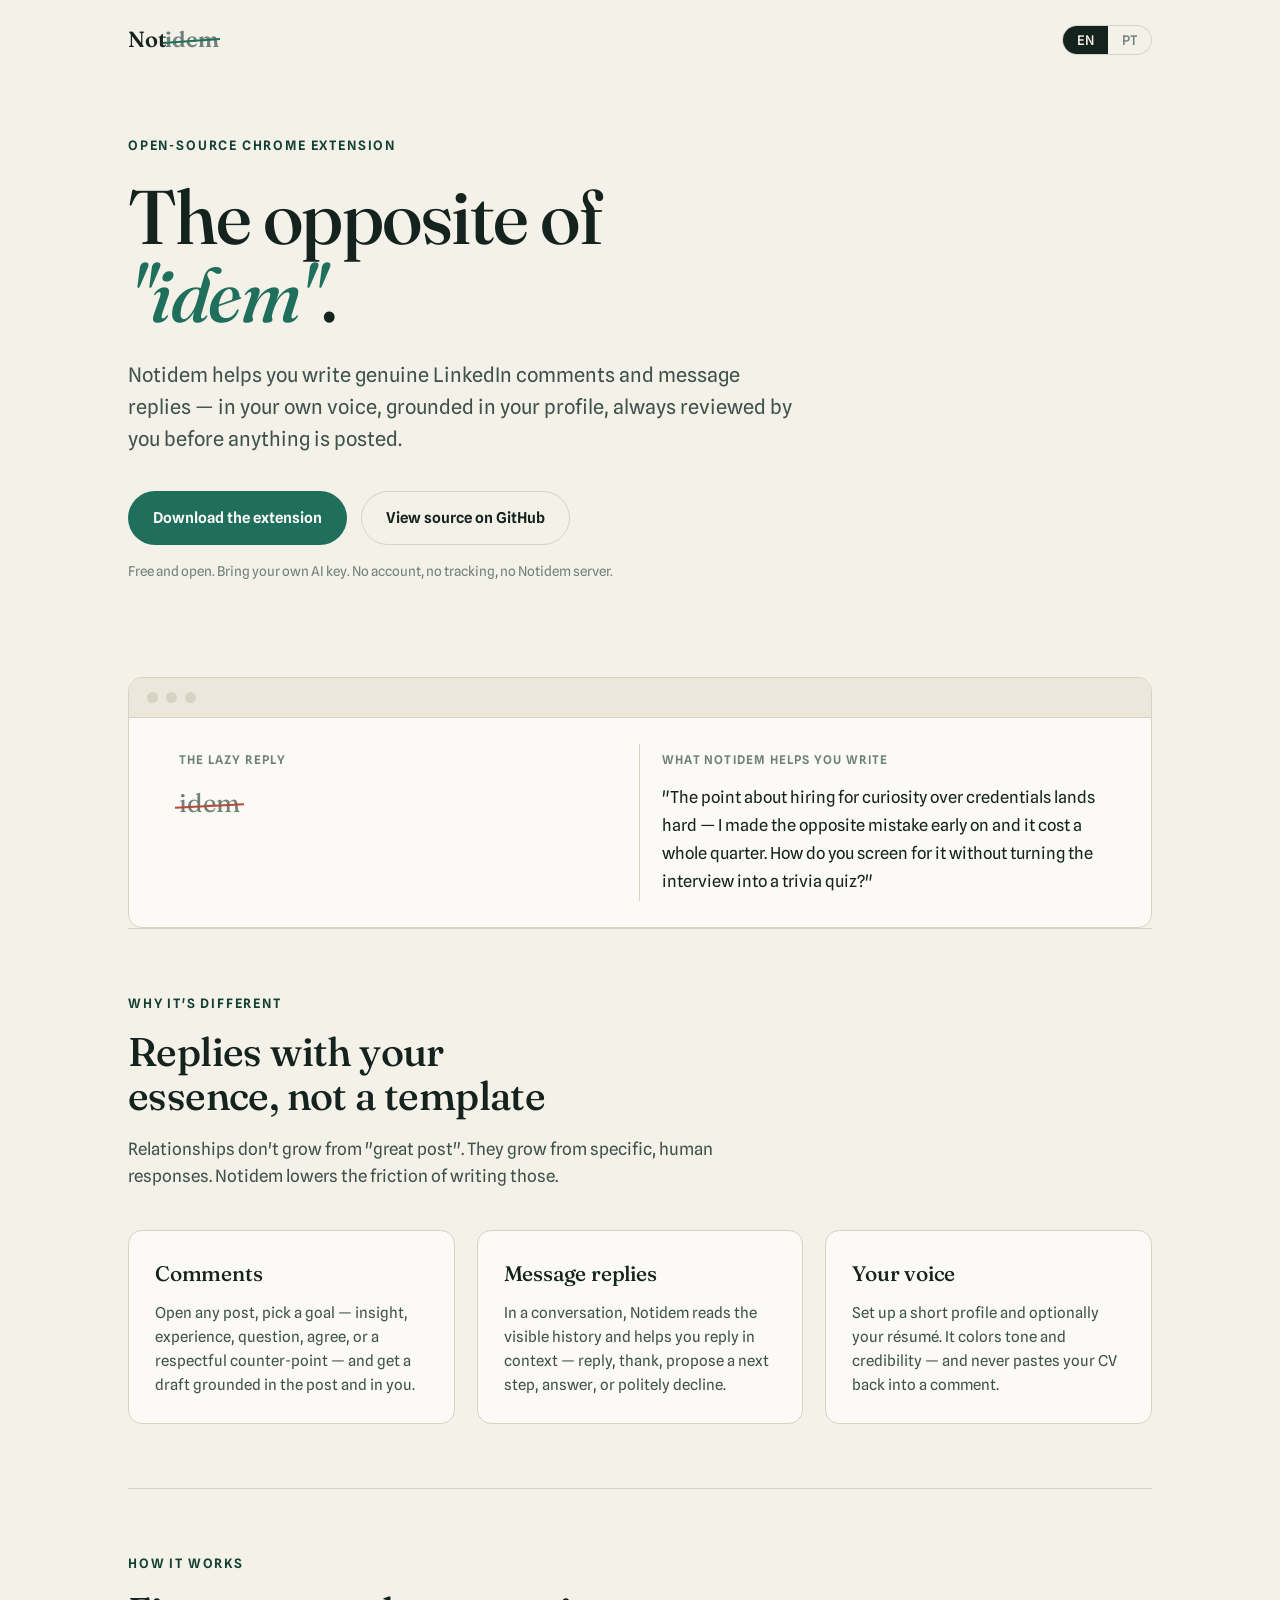
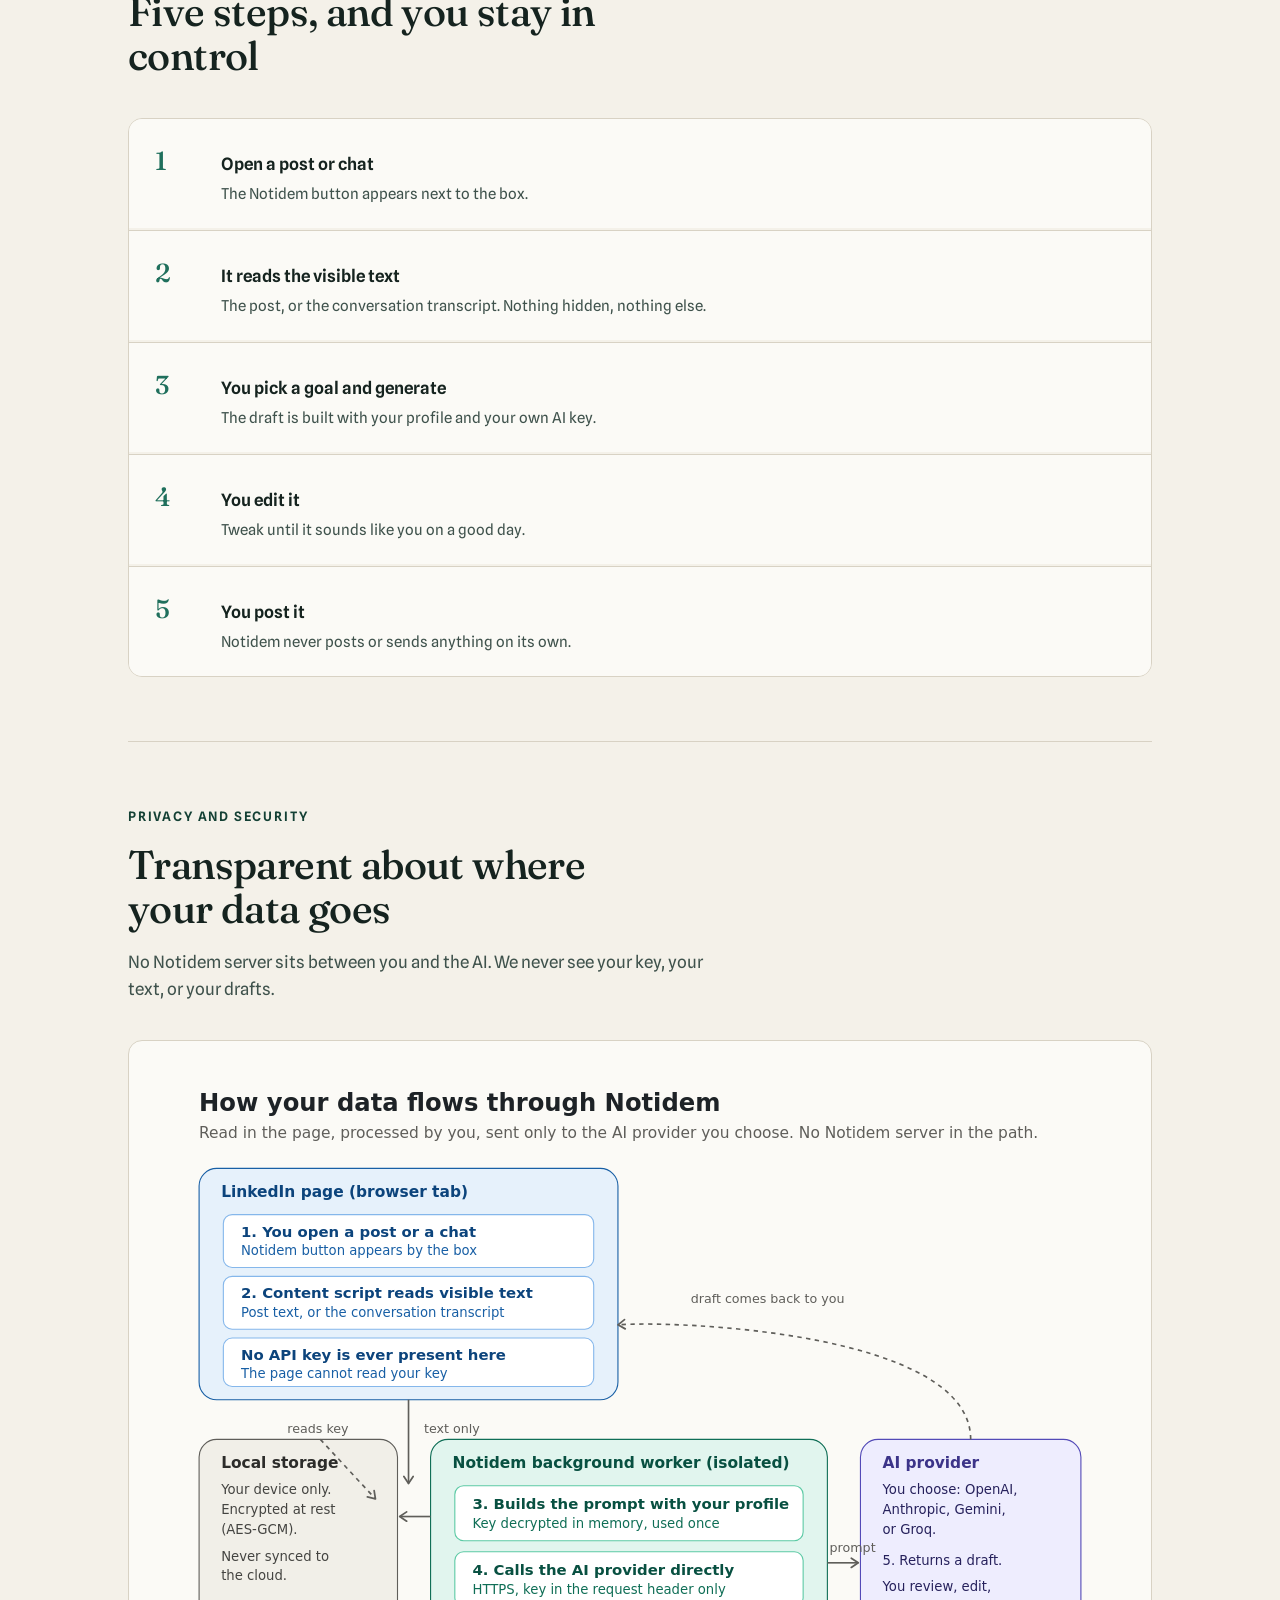
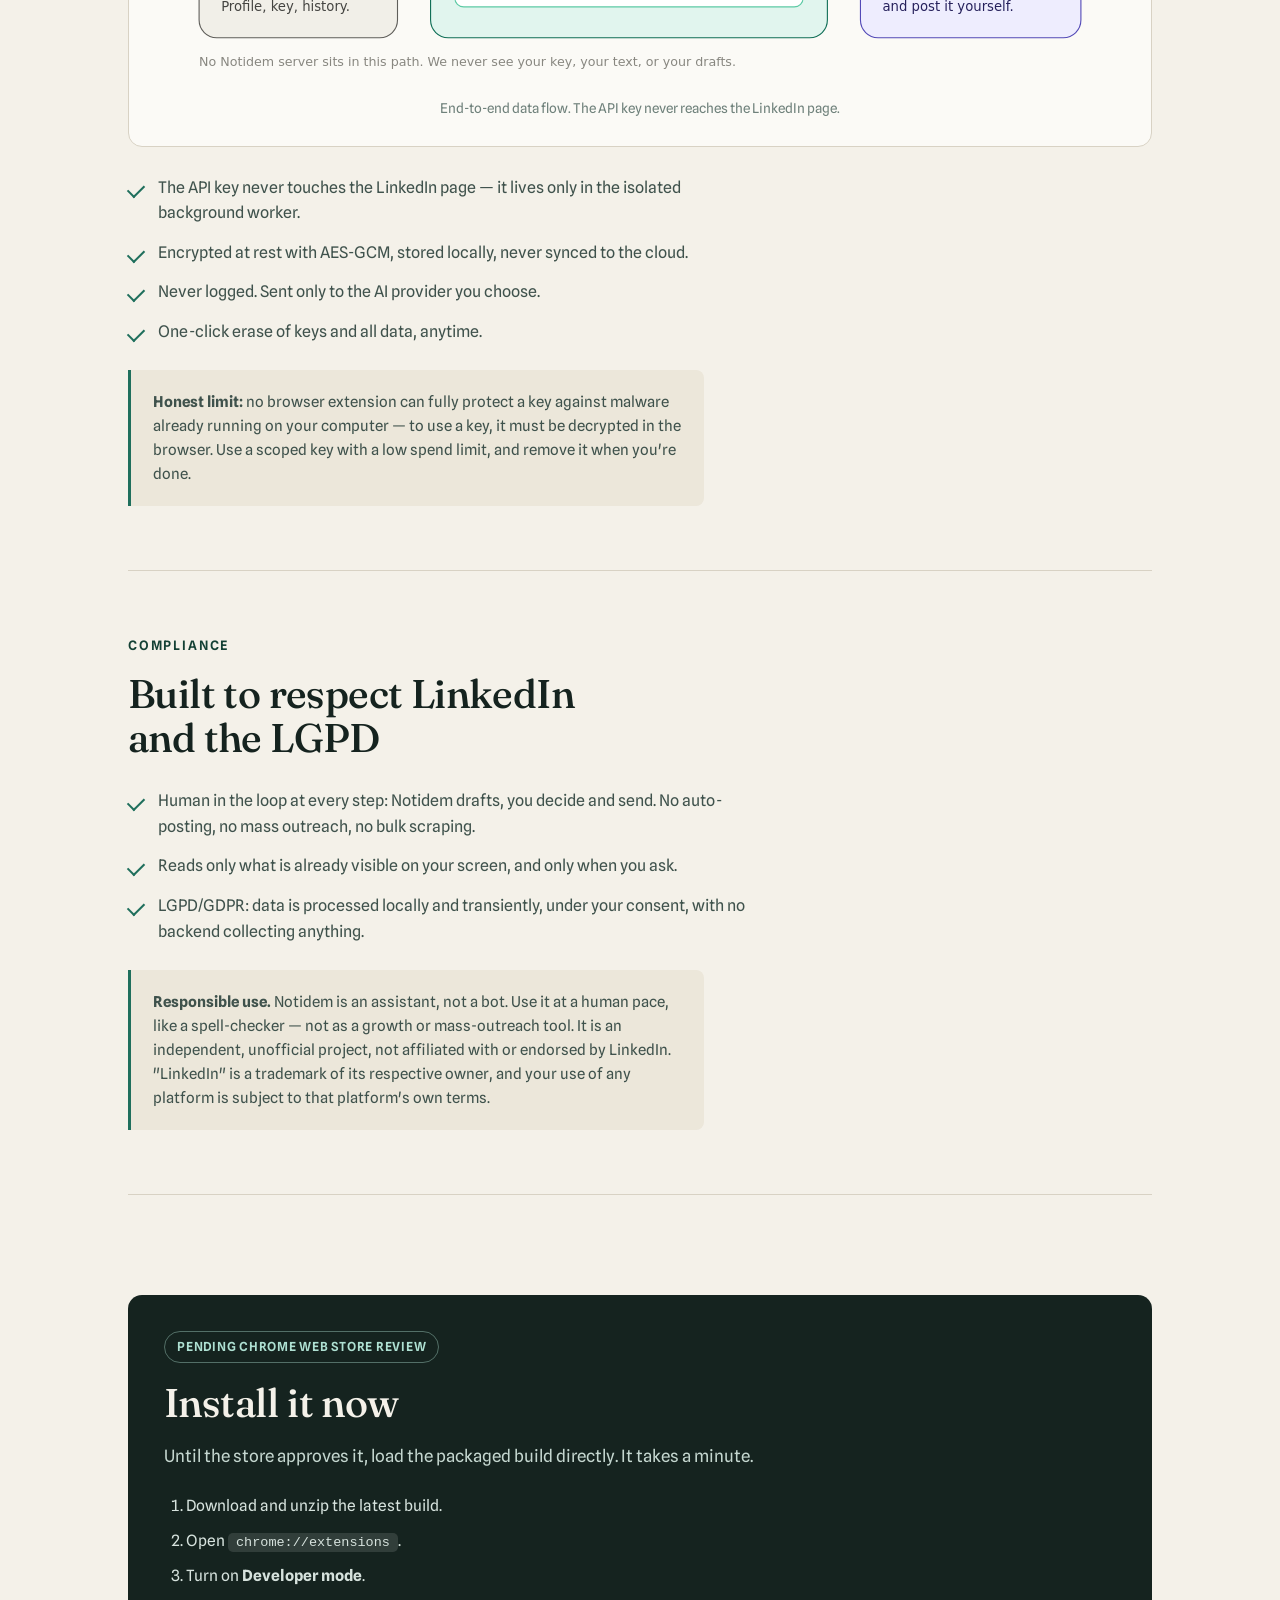
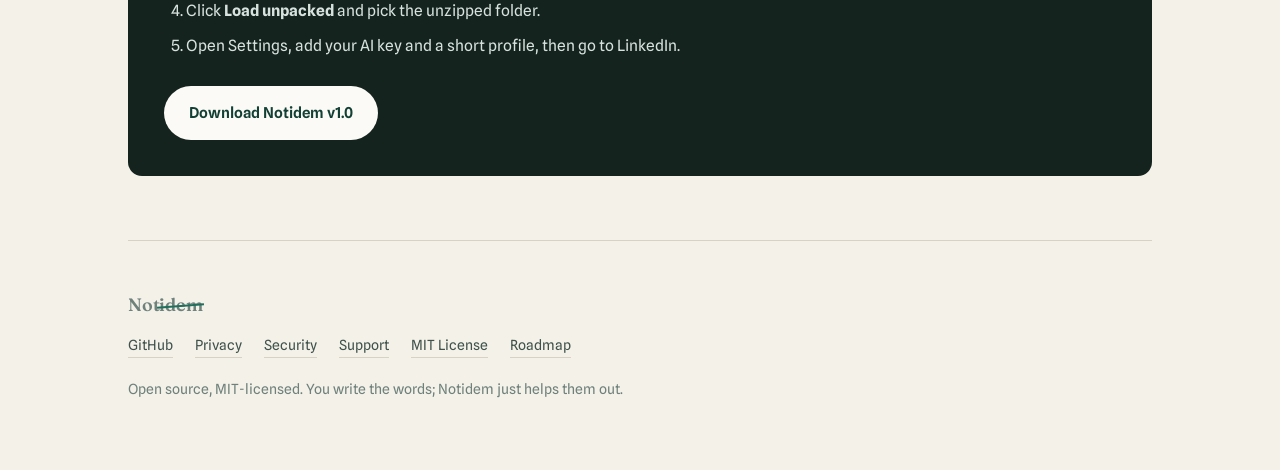
==== commit 38a12a80: "Set version to 1.0.0, shorten description in manifest, add privacy.html and support.html, update zip" ====
--- a/docs/index.html
+++ b/docs/index.html
@@ -1,810 +1,338 @@
 <!DOCTYPE html>
 <html lang="en">
-
 <head>
-  <meta charset="UTF-8">
-  <meta name="viewport" content="width=device-width, initial-scale=1.0">
-  <title>Notidem — the opposite of "idem"</title>
-  <meta name="description"
-    content="Open-source Chrome extension that helps you write genuine LinkedIn comments and replies in your own voice. You review and post everything. Bring your own AI key.">
-  <link rel="preconnect" href="https://fonts.googleapis.com">
-  <link rel="preconnect" href="https://fonts.gstatic.com" crossorigin>
-  <link
-    href="https://fonts.googleapis.com/css2?family=Fraunces:opsz,wght@9..144,400;9..144,500;9..144,600&family=Spline+Sans:wght@400;500;600&display=swap"
-    rel="stylesheet">
-  <style>
-    :root {
-      --ink: #15231f;
-      --ink-soft: #3f524c;
-      --ink-faint: #6f817b;
-      --paper: #f4f1e9;
-      --paper-2: #ece7da;
-      --line: #d8d2c4;
-      --accent: #1f6f5c;
-      --accent-deep: #134034;
-      --white: #fbfaf6;
-      --radius: 14px;
-      --display: "Fraunces", Georgia, serif;
-      --body: "Spline Sans", system-ui, sans-serif;
-    }
-
-    * {
-      margin: 0;
-      padding: 0;
-      box-sizing: border-box;
-    }
-
-    html {
-      scroll-behavior: smooth;
-    }
-
-    body {
-      font-family: var(--body);
-      background: var(--paper);
-      color: var(--ink);
-      line-height: 1.6;
-      -webkit-font-smoothing: antialiased;
-    }
-
-    .wrap {
-      max-width: 1080px;
-      margin: 0 auto;
-      padding: 0 28px;
-    }
-
-    /* Top bar */
-    header.bar {
-      display: flex;
-      align-items: center;
-      justify-content: space-between;
-      padding: 22px 28px;
-      max-width: 1080px;
-      margin: 0 auto;
-    }
-
-    .brand {
-      font-family: var(--display);
-      font-weight: 600;
-      font-size: 22px;
-      letter-spacing: -0.01em;
-    }
-
-    .brand .strike {
-      position: relative;
-      color: var(--ink-faint);
-    }
-
-    .brand .strike::after {
-      content: "";
-      position: absolute;
-      left: -2px;
-      right: -2px;
-      top: 52%;
-      height: 2px;
-      background: var(--accent);
-      transform: rotate(-4deg);
-    }
-
-    .lang {
-      display: inline-flex;
-      border: 1px solid var(--line);
-      border-radius: 999px;
-      overflow: hidden;
-      font-size: 13px;
-      font-weight: 500;
-    }
-
-    .lang button {
-      background: transparent;
-      border: 0;
-      padding: 6px 14px;
-      cursor: pointer;
-      color: var(--ink-faint);
-      font-family: var(--body);
-      font-weight: 500;
-    }
-
-    .lang button.on {
-      background: var(--ink);
-      color: var(--paper);
-    }
-
-    /* Hero */
-    .hero {
-      padding: 56px 0 40px;
-    }
-
-    .eyebrow {
-      font-size: 13px;
-      letter-spacing: 0.14em;
-      text-transform: uppercase;
-      color: var(--accent-deep);
-      font-weight: 600;
-      margin-bottom: 22px;
-    }
-
-    h1 {
-      font-family: var(--display);
-      font-weight: 500;
-      font-size: clamp(40px, 7vw, 76px);
-      line-height: 1.02;
-      letter-spacing: -0.02em;
-      max-width: 14ch;
-    }
-
-    h1 em {
-      font-style: italic;
-      color: var(--accent);
-    }
-
-    .lede {
-      margin-top: 26px;
-      font-size: clamp(17px, 2.2vw, 20px);
-      color: var(--ink-soft);
-      max-width: 56ch;
-    }
-
-    .cta-row {
-      margin-top: 36px;
-      display: flex;
-      flex-wrap: wrap;
-      gap: 14px;
-      align-items: center;
-    }
-
-    .btn {
-      display: inline-flex;
-      align-items: center;
-      gap: 10px;
-      font-weight: 600;
-      font-size: 15px;
-      padding: 14px 24px;
-      border-radius: 999px;
-      text-decoration: none;
-      border: 1px solid transparent;
-      transition: transform .15s ease, background .15s ease;
-    }
-
-    .btn:hover {
-      transform: translateY(-1px);
-    }
-
-    .btn-primary {
-      background: var(--accent);
-      color: var(--white);
-    }
-
-    .btn-primary:hover {
-      background: var(--accent-deep);
-    }
-
-    .btn-ghost {
-      background: transparent;
-      color: var(--ink);
-      border-color: var(--line);
-    }
-
-    .btn-ghost:hover {
-      background: var(--paper-2);
-    }
-
-    .note {
-      font-size: 13.5px;
-      color: var(--ink-faint);
-      margin-top: 16px;
-    }
-
-    /* idem visual */
-    .demo {
-      margin-top: 54px;
-      background: var(--white);
-      border: 1px solid var(--line);
-      border-radius: var(--radius);
-      overflow: hidden;
-    }
-
-    .demo-head {
-      display: flex;
-      align-items: center;
-      gap: 8px;
-      padding: 14px 18px;
-      border-bottom: 1px solid var(--line);
-      background: var(--paper-2);
-    }
-
-    .dot {
-      width: 11px;
-      height: 11px;
-      border-radius: 50%;
-      background: var(--line);
-    }
-
-    .demo-body {
-      padding: 26px 28px;
-      display: grid;
-      grid-template-columns: 1fr 1fr;
-      gap: 0;
-    }
-
-    .col {
-      padding: 6px 22px;
-    }
-
-    .col:first-child {
-      border-right: 1px solid var(--line);
-    }
-
-    .col h4 {
-      font-size: 12px;
-      letter-spacing: 0.1em;
-      text-transform: uppercase;
-      color: var(--ink-faint);
-      margin-bottom: 14px;
-      font-weight: 600;
-    }
-
-    .bad {
-      font-family: var(--display);
-      font-size: 26px;
-      color: var(--ink-faint);
-      position: relative;
-      display: inline-block;
-    }
-
-    .bad::after {
-      content: "";
-      position: absolute;
-      left: -4px;
-      right: -4px;
-      top: 54%;
-      height: 2px;
-      background: #b9483a;
-      transform: rotate(-3deg);
-    }
-
-    .good {
-      font-size: 16.5px;
-      color: var(--ink);
-      line-height: 1.7;
-    }
-
-    /* Sections */
-    section {
-      padding: 64px 0;
-      border-top: 1px solid var(--line);
-    }
-
-    .sec-label {
-      font-size: 13px;
-      letter-spacing: 0.14em;
-      text-transform: uppercase;
-      color: var(--accent-deep);
-      font-weight: 600;
-      margin-bottom: 16px;
-    }
-
-    h2 {
-      font-family: var(--display);
-      font-weight: 500;
-      font-size: clamp(28px, 4vw, 40px);
-      letter-spacing: -0.015em;
-      max-width: 18ch;
-      line-height: 1.1;
-    }
-
-    .sec-intro {
-      margin-top: 18px;
-      color: var(--ink-soft);
-      max-width: 60ch;
-      font-size: 17px;
-    }
-
-    .grid {
-      display: grid;
-      grid-template-columns: repeat(3, 1fr);
-      gap: 22px;
-      margin-top: 40px;
-    }
-
-    .card {
-      background: var(--white);
-      border: 1px solid var(--line);
-      border-radius: var(--radius);
-      padding: 26px;
-    }
-
-    .card h3 {
-      font-family: var(--display);
-      font-weight: 500;
-      font-size: 21px;
-      margin-bottom: 10px;
-      letter-spacing: -0.01em;
-    }
-
-    .card p {
-      color: var(--ink-soft);
-      font-size: 15px;
-    }
-
-    .steps {
-      margin-top: 40px;
-      display: grid;
-      gap: 2px;
-      border: 1px solid var(--line);
-      border-radius: var(--radius);
-      overflow: hidden;
-    }
-
-    .step {
-      background: var(--white);
-      padding: 22px 26px;
-      display: grid;
-      grid-template-columns: 48px 1fr;
-      gap: 18px;
-      align-items: baseline;
-    }
-
-    .step+.step {
-      border-top: 1px solid var(--line);
-    }
-
-    .step .n {
-      font-family: var(--display);
-      font-size: 26px;
-      color: var(--accent);
-      font-weight: 500;
-    }
-
-    .step h3 {
-      font-size: 17px;
-      font-weight: 600;
-      margin-bottom: 4px;
-    }
-
-    .step p {
-      color: var(--ink-soft);
-      font-size: 15px;
-    }
-
-    .flow {
-      margin-top: 36px;
-      background: var(--white);
-      border: 1px solid var(--line);
-      border-radius: var(--radius);
-      padding: 26px;
-    }
-
-    .flow img {
-      width: 100%;
-      height: auto;
-      display: block;
-    }
-
-    .flow .cap {
-      margin-top: 14px;
-      font-size: 13.5px;
-      color: var(--ink-faint);
-      text-align: center;
-    }
-
-    ul.checks {
-      margin-top: 28px;
-      list-style: none;
-      display: grid;
-      gap: 14px;
-      max-width: 64ch;
-    }
-
-    ul.checks li {
-      position: relative;
-      padding-left: 30px;
-      color: var(--ink-soft);
-      font-size: 16px;
-    }
-
-    ul.checks li::before {
-      content: "";
-      position: absolute;
-      left: 0;
-      top: 9px;
-      width: 14px;
-      height: 8px;
-      border-left: 2px solid var(--accent);
-      border-bottom: 2px solid var(--accent);
-      transform: rotate(-45deg);
-    }
-
-    .caveat {
-      margin-top: 26px;
-      padding: 20px 22px;
-      background: var(--paper-2);
-      border-left: 3px solid var(--accent);
-      border-radius: 0 8px 8px 0;
-      font-size: 15px;
-      color: var(--ink-soft);
-      max-width: 64ch;
-    }
-
-    /* install */
-    .install-box {
-      margin-top: 36px;
-      background: var(--ink);
-      color: var(--paper);
-      border-radius: var(--radius);
-      padding: 36px;
-    }
-
-    .install-box h2 {
-      color: var(--paper);
-    }
-
-    .install-box .sec-intro {
-      color: #c4d6cf;
-    }
-
-    .install-box ol {
-      margin-top: 24px;
-      padding-left: 22px;
-      display: grid;
-      gap: 10px;
-      color: #d6e2dd;
-      font-size: 15.5px;
-    }
-
-    .install-box code {
-      background: rgba(255, 255, 255, 0.12);
-      padding: 2px 8px;
-      border-radius: 5px;
-      font-size: 13.5px;
-    }
-
-    .install-box .btn-primary {
-      margin-top: 28px;
-      background: var(--white);
-      color: var(--accent-deep);
-    }
-
-    .install-box .btn-primary:hover {
-      background: #e9e4d6;
-    }
-
-    .badge {
-      display: inline-block;
-      margin-bottom: 18px;
-      font-size: 12.5px;
-      font-weight: 600;
-      letter-spacing: 0.06em;
-      text-transform: uppercase;
-      color: #aee0d2;
-      border: 1px solid rgba(174, 224, 210, 0.4);
-      padding: 5px 12px;
-      border-radius: 999px;
-    }
-
-    footer {
-      padding: 50px 0 70px;
-      border-top: 1px solid var(--line);
-      color: var(--ink-faint);
-      font-size: 14px;
-    }
-
-    footer a {
-      color: var(--ink-soft);
-      text-decoration: none;
-      border-bottom: 1px solid var(--line);
-    }
-
-    footer a:hover {
-      color: var(--accent);
-    }
-
-    .foot-links {
-      display: flex;
-      flex-wrap: wrap;
-      gap: 22px;
-      margin-top: 14px;
-    }
-
-    [data-en],
-    [data-pt] {
-      display: none;
-    }
-
-    body[data-lang="en"] [data-en] {
-      display: revert;
-    }
-
-    body[data-lang="pt"] [data-pt] {
-      display: revert;
-    }
-
-    body[data-lang="en"] h1 [data-en],
-    body[data-lang="pt"] h1 [data-pt] {
-      display: inline;
-    }
-
-    @media (max-width: 760px) {
-      .grid {
-        grid-template-columns: 1fr;
-      }
-
-      .demo-body {
-        grid-template-columns: 1fr;
-      }
-
-      .col:first-child {
-        border-right: 0;
-        border-bottom: 1px solid var(--line);
-        padding-bottom: 22px;
-        margin-bottom: 4px;
-      }
-    }
-  </style>
+<meta charset="UTF-8">
+<meta name="viewport" content="width=device-width, initial-scale=1.0">
+<title>Notidem — the opposite of "idem"</title>
+<meta name="description" content="Open-source Chrome extension that helps you write genuine LinkedIn comments and replies in your own voice. You review and post everything. Bring your own AI key.">
+<link rel="preconnect" href="https://fonts.googleapis.com">
+<link rel="preconnect" href="https://fonts.gstatic.com" crossorigin>
+<link href="https://fonts.googleapis.com/css2?family=Fraunces:opsz,wght@9..144,400;9..144,500;9..144,600&family=Spline+Sans:wght@400;500;600&display=swap" rel="stylesheet">
+<style>
+  :root {
+    --ink: #15231f;
+    --ink-soft: #3f524c;
+    --ink-faint: #6f817b;
+    --paper: #f4f1e9;
+    --paper-2: #ece7da;
+    --line: #d8d2c4;
+    --accent: #1f6f5c;
+    --accent-deep: #134034;
+    --white: #fbfaf6;
+    --radius: 14px;
+    --display: "Fraunces", Georgia, serif;
+    --body: "Spline Sans", system-ui, sans-serif;
+  }
+  * { margin: 0; padding: 0; box-sizing: border-box; }
+  html { scroll-behavior: smooth; }
+  body {
+    font-family: var(--body);
+    background: var(--paper);
+    color: var(--ink);
+    line-height: 1.6;
+    -webkit-font-smoothing: antialiased;
+  }
+  .wrap { max-width: 1080px; margin: 0 auto; padding: 0 28px; }
+
+  /* Top bar */
+  header.bar {
+    display: flex; align-items: center; justify-content: space-between;
+    padding: 22px 28px; max-width: 1080px; margin: 0 auto;
+  }
+  .brand { font-family: var(--display); font-weight: 600; font-size: 22px; letter-spacing: -0.01em; }
+  .brand .strike { position: relative; color: var(--ink-faint); }
+  .brand .strike::after {
+    content: ""; position: absolute; left: -2px; right: -2px; top: 52%; height: 2px;
+    background: var(--accent); transform: rotate(-4deg);
+  }
+  .lang {
+    display: inline-flex; border: 1px solid var(--line); border-radius: 999px; overflow: hidden;
+    font-size: 13px; font-weight: 500;
+  }
+  .lang button {
+    background: transparent; border: 0; padding: 6px 14px; cursor: pointer; color: var(--ink-faint);
+    font-family: var(--body); font-weight: 500;
+  }
+  .lang button.on { background: var(--ink); color: var(--paper); }
+
+  /* Hero */
+  .hero { padding: 56px 0 40px; }
+  .eyebrow {
+    font-size: 13px; letter-spacing: 0.14em; text-transform: uppercase; color: var(--accent-deep);
+    font-weight: 600; margin-bottom: 22px;
+  }
+  h1 {
+    font-family: var(--display); font-weight: 500; font-size: clamp(40px, 7vw, 76px);
+    line-height: 1.02; letter-spacing: -0.02em; max-width: 14ch;
+  }
+  h1 em { font-style: italic; color: var(--accent); }
+  .lede {
+    margin-top: 26px; font-size: clamp(17px, 2.2vw, 20px); color: var(--ink-soft);
+    max-width: 56ch;
+  }
+  .cta-row { margin-top: 36px; display: flex; flex-wrap: wrap; gap: 14px; align-items: center; }
+  .btn {
+    display: inline-flex; align-items: center; gap: 10px; font-weight: 600; font-size: 15px;
+    padding: 14px 24px; border-radius: 999px; text-decoration: none; border: 1px solid transparent;
+    transition: transform .15s ease, background .15s ease;
+  }
+  .btn:hover { transform: translateY(-1px); }
+  .btn-primary { background: var(--accent); color: var(--white); }
+  .btn-primary:hover { background: var(--accent-deep); }
+  .btn-ghost { background: transparent; color: var(--ink); border-color: var(--line); }
+  .btn-ghost:hover { background: var(--paper-2); }
+  .note { font-size: 13.5px; color: var(--ink-faint); margin-top: 16px; }
+
+  /* idem visual */
+  .demo {
+    margin-top: 54px; background: var(--white); border: 1px solid var(--line); border-radius: var(--radius);
+    overflow: hidden;
+  }
+  .demo-head {
+    display: flex; align-items: center; gap: 8px; padding: 14px 18px; border-bottom: 1px solid var(--line);
+    background: var(--paper-2);
+  }
+  .dot { width: 11px; height: 11px; border-radius: 50%; background: var(--line); }
+  .demo-body { padding: 26px 28px; display: grid; grid-template-columns: 1fr 1fr; gap: 0; }
+  .col { padding: 6px 22px; }
+  .col:first-child { border-right: 1px solid var(--line); }
+  .col h4 { font-size: 12px; letter-spacing: 0.1em; text-transform: uppercase; color: var(--ink-faint); margin-bottom: 14px; font-weight: 600; }
+  .bad { font-family: var(--display); font-size: 26px; color: var(--ink-faint); position: relative; display: inline-block; }
+  .bad::after { content: ""; position: absolute; left: -4px; right: -4px; top: 54%; height: 2px; background: #b9483a; transform: rotate(-3deg); }
+  .good { font-size: 16.5px; color: var(--ink); line-height: 1.7; }
+
+  /* Sections */
+  section { padding: 64px 0; border-top: 1px solid var(--line); }
+  .sec-label { font-size: 13px; letter-spacing: 0.14em; text-transform: uppercase; color: var(--accent-deep); font-weight: 600; margin-bottom: 16px; }
+  h2 { font-family: var(--display); font-weight: 500; font-size: clamp(28px, 4vw, 40px); letter-spacing: -0.015em; max-width: 18ch; line-height: 1.1; }
+  .sec-intro { margin-top: 18px; color: var(--ink-soft); max-width: 60ch; font-size: 17px; }
+
+  .grid { display: grid; grid-template-columns: repeat(3, 1fr); gap: 22px; margin-top: 40px; }
+  .card { background: var(--white); border: 1px solid var(--line); border-radius: var(--radius); padding: 26px; }
+  .card h3 { font-family: var(--display); font-weight: 500; font-size: 21px; margin-bottom: 10px; letter-spacing: -0.01em; }
+  .card p { color: var(--ink-soft); font-size: 15px; }
+
+  .steps { margin-top: 40px; display: grid; gap: 2px; border: 1px solid var(--line); border-radius: var(--radius); overflow: hidden; }
+  .step { background: var(--white); padding: 22px 26px; display: grid; grid-template-columns: 48px 1fr; gap: 18px; align-items: baseline; }
+  .step + .step { border-top: 1px solid var(--line); }
+  .step .n { font-family: var(--display); font-size: 26px; color: var(--accent); font-weight: 500; }
+  .step h3 { font-size: 17px; font-weight: 600; margin-bottom: 4px; }
+  .step p { color: var(--ink-soft); font-size: 15px; }
+
+  .flow { margin-top: 36px; background: var(--white); border: 1px solid var(--line); border-radius: var(--radius); padding: 26px; }
+  .flow img { width: 100%; height: auto; display: block; }
+  .flow .cap { margin-top: 14px; font-size: 13.5px; color: var(--ink-faint); text-align: center; }
+
+  ul.checks { margin-top: 28px; list-style: none; display: grid; gap: 14px; max-width: 64ch; }
+  ul.checks li { position: relative; padding-left: 30px; color: var(--ink-soft); font-size: 16px; }
+  ul.checks li::before {
+    content: ""; position: absolute; left: 0; top: 9px; width: 14px; height: 8px;
+    border-left: 2px solid var(--accent); border-bottom: 2px solid var(--accent); transform: rotate(-45deg);
+  }
+  .caveat { margin-top: 26px; padding: 20px 22px; background: var(--paper-2); border-left: 3px solid var(--accent); border-radius: 0 8px 8px 0; font-size: 15px; color: var(--ink-soft); max-width: 64ch; }
+
+  /* install */
+  .install-box { margin-top: 36px; background: var(--ink); color: var(--paper); border-radius: var(--radius); padding: 36px; }
+  .install-box h2 { color: var(--paper); }
+  .install-box .sec-intro { color: #c4d6cf; }
+  .install-box ol { margin-top: 24px; padding-left: 22px; display: grid; gap: 10px; color: #d6e2dd; font-size: 15.5px; }
+  .install-box code { background: rgba(255,255,255,0.12); padding: 2px 8px; border-radius: 5px; font-size: 13.5px; }
+  .install-box .btn-primary { margin-top: 28px; background: var(--white); color: var(--accent-deep); }
+  .install-box .btn-primary:hover { background: #e9e4d6; }
+  .badge { display: inline-block; margin-bottom: 18px; font-size: 12.5px; font-weight: 600; letter-spacing: 0.06em; text-transform: uppercase; color: #aee0d2; border: 1px solid rgba(174,224,210,0.4); padding: 5px 12px; border-radius: 999px; }
+
+  footer { padding: 50px 0 70px; border-top: 1px solid var(--line); color: var(--ink-faint); font-size: 14px; }
+  footer a { color: var(--ink-soft); text-decoration: none; border-bottom: 1px solid var(--line); }
+  footer a:hover { color: var(--accent); }
+  .foot-links { display: flex; flex-wrap: wrap; gap: 22px; margin-top: 14px; }
+
+  [data-en], [data-pt] { display: none; }
+  body[data-lang="en"] [data-en] { display: revert; }
+  body[data-lang="pt"] [data-pt] { display: revert; }
+  body[data-lang="en"] h1 [data-en], body[data-lang="pt"] h1 [data-pt] { display: inline; }
+
+  @media (max-width: 760px) {
+    .grid { grid-template-columns: 1fr; }
+    .demo-body { grid-template-columns: 1fr; }
+    .col:first-child { border-right: 0; border-bottom: 1px solid var(--line); padding-bottom: 22px; margin-bottom: 4px; }
+  }
+</style>
 </head>
-
 <body data-lang="en">
 
-  <header class="bar">
-    <div class="brand">Not<span class="strike">idem</span></div>
-    <div class="lang" role="group" aria-label="Language">
-      <button id="b-en" class="on" onclick="setLang('en')">EN</button>
-      <button id="b-pt" onclick="setLang('pt')">PT</button>
-    </div>
-  </header>
-
-  <div class="wrap">
-
-    <div class="hero">
-      <div class="eyebrow"><span data-en>Open-source Chrome extension</span><span data-pt>Extensão Chrome de código
-          aberto</span></div>
-      <h1>
-        <span data-en>The opposite of <em>"idem"</em>.</span>
-        <span data-pt>O oposto de <em>"idem"</em>.</span>
-      </h1>
-      <p class="lede">
-        <span data-en>Notidem helps you write genuine LinkedIn comments and message replies — in your own voice,
-          grounded in your profile, always reviewed by you before anything is posted.</span>
-        <span data-pt>O Notidem ajuda você a escrever comentários e respostas genuínas no LinkedIn — na sua própria voz,
-          com base no seu perfil, e sempre revisados por você antes de publicar.</span>
-      </p>
-      <div class="cta-row">
-        <a class="btn btn-primary" href="#install">
-          <span data-en>Download the extension</span><span data-pt>Baixar a extensão</span>
-        </a>
-        <a class="btn btn-ghost" href="https://github.com/paulpessoa/notidem" target="_blank" rel="noopener">
-          <span data-en>View source on GitHub</span><span data-pt>Ver o código no GitHub</span>
-        </a>
-      </div>
-      <p class="note">
-        <span data-en>Free and open. Bring your own AI key. No account, no tracking, no Notidem server.</span>
-        <span data-pt>Gratuito e aberto. Use sua própria chave de IA. Sem conta, sem rastreamento, sem servidor do
-          Notidem.</span>
-      </p>
-    </div>
-
-    <div class="demo" aria-hidden="false">
-      <div class="demo-head"><span class="dot"></span><span class="dot"></span><span class="dot"></span></div>
-      <div class="demo-body">
-        <div class="col">
-          <h4><span data-en>The lazy reply</span><span data-pt>A resposta preguiçosa</span></h4>
-          <span class="bad">idem</span>
-        </div>
-        <div class="col">
-          <h4><span data-en>What Notidem helps you write</span><span data-pt>O que o Notidem ajuda a escrever</span>
-          </h4>
-          <p class="good">
-            <span data-en>"The point about hiring for curiosity over credentials lands hard — I made the opposite
-              mistake early on and it cost a whole quarter. How do you screen for it without turning the interview into
-              a trivia quiz?"</span>
-            <span data-pt>"O ponto sobre contratar por curiosidade em vez de diploma é certeiro — cometi o erro oposto
-              no início e custou um trimestre inteiro. Como você avalia isso sem transformar a entrevista num
-              quiz?"</span>
-          </p>
-        </div>
-      </div>
-    </div>
-
-    <section id="features">
-      <div class="sec-label"><span data-en>Why it's different</span><span data-pt>Por que é diferente</span></div>
-      <h2><span data-en>Replies with your essence, not a template</span><span data-pt>Respostas com a sua essência, não
-          um modelo</span></h2>
-      <p class="sec-intro">
-        <span data-en>Relationships don't grow from "great post". They grow from specific, human responses. Notidem
-          lowers the friction of writing those.</span>
-        <span data-pt>Relações não crescem com "ótimo post". Crescem com respostas específicas e humanas. O Notidem
-          reduz o atrito de escrever essas respostas.</span>
-      </p>
-      <div class="grid">
-        <div class="card">
-          <h3><span data-en>Comments</span><span data-pt>Comentários</span></h3>
-          <p><span data-en>Open any post, pick a goal — insight, experience, question, agree, or a respectful
-              counter-point — and get a draft grounded in the post and in you.</span><span data-pt>Abra qualquer post,
-              escolha um objetivo — insight, experiência, pergunta, concordar ou um contraponto respeitoso — e receba um
-              rascunho baseado no post e em você.</span></p>
-        </div>
-        <div class="card">
-          <h3><span data-en>Message replies</span><span data-pt>Respostas em mensagens</span></h3>
-          <p><span data-en>In a conversation, Notidem reads the visible history and helps you reply in context — reply,
-              thank, propose a next step, answer, or politely decline.</span><span data-pt>Numa conversa, o Notidem lê o
-              histórico visível e ajuda a responder no contexto — responder, agradecer, propor um próximo passo,
-              responder ou recusar com educação.</span></p>
-        </div>
-        <div class="card">
-          <h3><span data-en>Your voice</span><span data-pt>Sua voz</span></h3>
-          <p><span data-en>Set up a short profile and optionally your résumé. It colors tone and credibility — and never
-              pastes your CV back into a comment.</span><span data-pt>Crie um perfil curto e, se quiser, anexe seu
-              currículo. Ele dá tom e credibilidade — e nunca cola seu CV de volta no comentário.</span></p>
-        </div>
-      </div>
-    </section>
-
-    <section id="how">
-      <div class="sec-label"><span data-en>How it works</span><span data-pt>Como funciona</span></div>
-      <h2><span data-en>Five steps, and you stay in control</span><span data-pt>Cinco passos, e você no controle</span>
-      </h2>
-      <div class="steps">
-        <div class="step"><span class="n">1</span>
-          <div>
-            <h3><span data-en>Open a post or chat</span><span data-pt>Abra um post ou conversa</span></h3>
-            <p><span data-en>The Notidem button appears next to the box.</span><span data-pt>O botão do Notidem aparece
-                ao lado da caixa.</span></p>
-          </div>
-        </div>
-        <div class="step"><span class="n">2</span>
-          <div>
-            <h3><span data-en>It reads the visible text</span><span data-pt>Ele lê o texto visível</span></h3>
-            <p><span data-en>The post, or the conversation transcript. Nothing hidden, nothing else.</span><span
-                data-pt>O post, ou o histórico da conversa. Nada oculto, nada além disso.</span></p>
-          </div>
-        </div>
-        <div class="step"><span class="n">3</span>
-          <div>
-            <h3><span data-en>You pick a goal and generate</span><span data-pt>Você escolhe um objetivo e gera</span>
-            </h3>
-            <p><span data-en>The draft is built with your profile and your own AI key.</span><span data-pt>O rascunho é
-                montado com seu perfil e sua própria chave de IA.</span></p>
-          </div>
-        </div>
-        <div class="step"><span class="n">4</span>
-          <div>
-            <h3><span data-en>You edit it</span><span data-pt>Você edita</span></h3>
-            <p><span data-en>Tweak until it sounds like you on a good day.</span><span data-pt>Ajuste até soar como você
-                num bom dia.</span></p>
-          </div>
-        </div>
-        <div class="step"><span class="n">5</span>
-          <div>
-            <h3><span data-en>You post it</span><span data-pt>Você publica</span></h3>
-            <p><span data-en>Notidem never posts or sends anything on its own.</span><span data-pt>O Notidem nunca
-                publica nem envia nada sozinho.</span></p>
-          </div>
-        </div>
-      </div>
-    </section>
-
-    <section id="privacy">
-      <div class="sec-label"><span data-en>Privacy and security</span><span data-pt>Privacidade e segurança</span></div>
-      <h2><span data-en>Transparent about where your data goes</span><span data-pt>Transparente sobre onde seus dados
-          vão</span></h2>
-      <p class="sec-intro">
-        <span data-en>No Notidem server sits between you and the AI. We never see your key, your text, or your
-          drafts.</span>
-        <span data-pt>Nenhum servidor do Notidem fica entre você e a IA. Nunca vemos sua chave, seu texto ou seus
-          rascunhos.</span>
-      </p>
-      <div class="flow">
-        <img src="assets/data-flow.svg" alt="Notidem end-to-end data flow diagram">
-        <p class="cap"><span data-en>End-to-end data flow. The API key never reaches the LinkedIn page.</span><span
-            data-pt>Fluxo de dados ponta a ponta. A chave de API nunca chega à página do LinkedIn.</span></p>
-      </div>
-      <ul class="checks">
-        <li><span data-en>The API key never touches the LinkedIn page — it lives only in the isolated background
-            worker.</span><span data-pt>A chave de API nunca toca a página do LinkedIn — fica só no worker isolado em
-            segundo plano.</span></li>
-        <li><span data-en>Encrypted at rest with AES-GCM, stored locally, never synced to the cloud.</span><span
-            data-pt>Criptografada em repouso com AES-GCM, armazenada localmente, nunca sincronizada com a nuvem.</span>
-        </li>
-        <li><span data-en>Never logged. Sent only to the AI provider you choose.</span><span data-pt>Nunca registrada em
-            log. Enviada apenas ao provedor de IA que você escolher.</span></li>
-        <li><span data-en>One-click erase of keys and all data, anytime.</span><span data-pt>Apague chaves e todos os
-            dados com um clique, quando quiser.</span></li>
-      </ul>
-      <div class="caveat">
-        <span data-en><strong>Honest limit:</strong> no browser extension can fully protect a key against malware
-          already running on your computer — to use a key, it must be decrypted in the browser. Use a scoped key with a
-          low spend limit, and remove it when you're done.</span>
-        <span data-pt><strong>Limite honesto:</strong> nenhuma extensão protege totalmente uma chave contra malware já
-          em execução no seu computador — para usar a chave, ela precisa ser descriptografada no navegador. Use uma
-          chave com escopo e limite de gasto baixo, e remova-a quando terminar.</span>
-      </div>
-    </section>
-
-    <section id="compliance">
-      <div class="sec-label"><span data-en>Compliance</span><span data-pt>Conformidade</span></div>
-      <h2><span data-en>Built to respect LinkedIn and the LGPD</span><span data-pt>Feito para respeitar o LinkedIn e a
-          LGPD</span></h2>
-      <ul class="checks">
-        <li><span data-en>Human in the loop at every step: Notidem drafts, you decide and send. No auto-posting, no mass
-            outreach, no bulk scraping.</span><span data-pt>Humano no controle em cada etapa: o Notidem rascunha, você
-            decide e envia. Sem publicação automática, sem disparo em massa, sem coleta em massa.</span></li>
-        <li><span data-en>Reads only what is already visible on your screen, and only when you ask.</span><span
-            data-pt>Lê apenas o que já está visível na sua tela, e somente quando você pede.</span></li>
-        <li><span data-en>LGPD/GDPR: data is processed locally and transiently, under your consent, with no backend
-            collecting anything.</span><span data-pt>LGPD/GDPR: os dados são processados local e transitoriamente, sob
-            seu consentimento, sem backend coletando nada.</span></li>
-      </ul>
-      <div class="caveat">
-        <span data-en><strong>Responsible use.</strong> Notidem is an assistant, not a bot. Use it at a human pace, like
-          a spell-checker — not as a growth or mass-outreach tool. It is an independent, unofficial project, not
-          affiliated with or endorsed by LinkedIn. "LinkedIn" is a trademark of its respective owner, and your use of
-          any platform is subject to that platform's own terms.</span>
-        <span data-pt><strong>Uso responsável.</strong> O Notidem é um assistente, não um robô. Use no ritmo humano,
-          como um corretor ortográfico — não como ferramenta de crescimento ou disparo em massa. É um projeto
-          independente e não oficial, sem vínculo com o LinkedIn nem endosso dele. "LinkedIn" é marca registrada de seu
-          respectivo dono, e o uso de qualquer plataforma está sujeito aos termos dela.</span>
-      </div>
-    </section>
-
-    <section id="install">
-      <div class="install-box">
-        <span class="badge"><span data-en>Pending Chrome Web Store review</span><span data-pt>Em análise na Chrome Web
-            Store</span></span>
-        <h2><span data-en>Install it now</span><span data-pt>Instale agora</span></h2>
-        <p class="sec-intro"><span data-en>Until the store approves it, load the packaged build directly. It takes a
-            minute.</span><span data-pt>Até a loja aprovar, carregue o pacote diretamente. Leva um minuto.</span></p>
-        <ol>
-          <li><span data-en>Download and unzip the latest build.</span><span data-pt>Baixe e descompacte a versão mais
-              recente.</span></li>
-          <li><span data-en>Open </span><span data-pt>Abra </span><code>chrome://extensions</code>.</li>
-          <li><span data-en>Turn on </span><span data-pt>Ative o </span><strong><span data-en>Developer mode</span><span
-                data-pt>Modo de desenvolvedor</span></strong>.</li>
-          <li><span data-en>Click </span><span data-pt>Clique em </span><strong>Load unpacked</strong> <span data-en>and
-              pick the unzipped folder.</span><span data-pt>e selecione a pasta descompactada.</span></li>
-          <li><span data-en>Open Settings, add your AI key and a short profile, then go to LinkedIn.</span><span
-              data-pt>Abra as Configurações, adicione sua chave de IA e um perfil curto, e vá para o LinkedIn.</span>
-          </li>
-        </ol>
-        <a class="btn btn-primary" href="notidem-v2.0.zip" download>
-          <span data-en>Download Notidem v2.0</span><span data-pt>Baixar Notidem v2.0</span>
-        </a>
-      </div>
-    </section>
-
-    <footer>
-      <div class="brand" style="font-size:18px">Not<span class="strike">idem</span></div>
-      <div class="foot-links">
-        <a href="https://github.com/paulpessoa/notidem" target="_blank" rel="noopener">GitHub</a>
-        <a href="https://github.com/paulpessoa/notidem/blob/main/docs/PRIVACY.md" target="_blank" rel="noopener"><span data-en>Privacy</span><span
-            data-pt>Privacidade</span></a>
-        <a href="https://github.com/paulpessoa/notidem/blob/main/docs/SECURITY.md" target="_blank" rel="noopener"><span data-en>Security</span><span
-            data-pt>Segurança</span></a>
-        <a href="https://github.com/paulpessoa/notidem/blob/main/docs/ROADMAP.md" target="_blank" rel="noopener"><span data-en>Roadmap</span><span
-            data-pt>Planejamento</span></a>
-        <a href="https://github.com/paulpessoa/notidem/blob/main/LICENSE" target="_blank" rel="noopener">MIT License</a>
-      </div>
-      <p style="margin-top:20px">
-        <span data-en>Open source, MIT-licensed. You write the words; Notidem just helps them out.</span>
-        <span data-pt>Código aberto, licença MIT. As palavras são suas; o Notidem só ajuda a tirá-las.</span>
-      </p>
-    </footer>
-
+<header class="bar">
+  <div class="brand">Not<span class="strike">idem</span></div>
+  <div class="lang" role="group" aria-label="Language">
+    <button id="b-en" class="on" onclick="setLang('en')">EN</button>
+    <button id="b-pt" onclick="setLang('pt')">PT</button>
   </div>
-
-  <script>
-    function setLang(l) {
-      document.body.setAttribute('data-lang', l);
-      document.documentElement.lang = l;
-      document.getElementById('b-en').classList.toggle('on', l === 'en');
-      document.getElementById('b-pt').classList.toggle('on', l === 'pt');
-      try { localStorage.setItem('notidem-lang', l); } catch (e) { }
-    }
-    (function () {
-      var saved;
-      try { saved = localStorage.getItem('notidem-lang'); } catch (e) { }
-      if (!saved) saved = (navigator.language || 'en').toLowerCase().indexOf('pt') === 0 ? 'pt' : 'en';
-      setLang(saved);
-    })();
-  </script>
+</header>
+
+<div class="wrap">
+
+  <div class="hero">
+    <div class="eyebrow"><span data-en>Open-source Chrome extension</span><span data-pt>Extensão Chrome de código aberto</span></div>
+    <h1>
+      <span data-en>The opposite of <em>"idem"</em>.</span>
+      <span data-pt>O oposto de <em>"idem"</em>.</span>
+    </h1>
+    <p class="lede">
+      <span data-en>Notidem helps you write genuine LinkedIn comments and message replies — in your own voice, grounded in your profile, always reviewed by you before anything is posted.</span>
+      <span data-pt>O Notidem ajuda você a escrever comentários e respostas genuínas no LinkedIn — na sua própria voz, com base no seu perfil, e sempre revisados por você antes de publicar.</span>
+    </p>
+    <div class="cta-row">
+      <a class="btn btn-primary" href="#install">
+        <span data-en>Download the extension</span><span data-pt>Baixar a extensão</span>
+      </a>
+      <a class="btn btn-ghost" href="https://github.com/paulpessoa/notidem" target="_blank" rel="noopener">
+        <span data-en>View source on GitHub</span><span data-pt>Ver o código no GitHub</span>
+      </a>
+    </div>
+    <p class="note">
+      <span data-en>Free and open. Bring your own AI key. No account, no tracking, no Notidem server.</span>
+      <span data-pt>Gratuito e aberto. Use sua própria chave de IA. Sem conta, sem rastreamento, sem servidor do Notidem.</span>
+    </p>
+  </div>
+
+  <div class="demo" aria-hidden="false">
+    <div class="demo-head"><span class="dot"></span><span class="dot"></span><span class="dot"></span></div>
+    <div class="demo-body">
+      <div class="col">
+        <h4><span data-en>The lazy reply</span><span data-pt>A resposta preguiçosa</span></h4>
+        <span class="bad">idem</span>
+      </div>
+      <div class="col">
+        <h4><span data-en>What Notidem helps you write</span><span data-pt>O que o Notidem ajuda a escrever</span></h4>
+        <p class="good">
+          <span data-en>"The point about hiring for curiosity over credentials lands hard — I made the opposite mistake early on and it cost a whole quarter. How do you screen for it without turning the interview into a trivia quiz?"</span>
+          <span data-pt>"O ponto sobre contratar por curiosidade em vez de diploma é certeiro — cometi o erro oposto no início e custou um trimestre inteiro. Como você avalia isso sem transformar a entrevista num quiz?"</span>
+        </p>
+      </div>
+    </div>
+  </div>
+
+  <section id="features">
+    <div class="sec-label"><span data-en>Why it's different</span><span data-pt>Por que é diferente</span></div>
+    <h2><span data-en>Replies with your essence, not a template</span><span data-pt>Respostas com a sua essência, não um modelo</span></h2>
+    <p class="sec-intro">
+      <span data-en>Relationships don't grow from "great post". They grow from specific, human responses. Notidem lowers the friction of writing those.</span>
+      <span data-pt>Relações não crescem com "ótimo post". Crescem com respostas específicas e humanas. O Notidem reduz o atrito de escrever essas respostas.</span>
+    </p>
+    <div class="grid">
+      <div class="card">
+        <h3><span data-en>Comments</span><span data-pt>Comentários</span></h3>
+        <p><span data-en>Open any post, pick a goal — insight, experience, question, agree, or a respectful counter-point — and get a draft grounded in the post and in you.</span><span data-pt>Abra qualquer post, escolha um objetivo — insight, experiência, pergunta, concordar ou um contraponto respeitoso — e receba um rascunho baseado no post e em você.</span></p>
+      </div>
+      <div class="card">
+        <h3><span data-en>Message replies</span><span data-pt>Respostas em mensagens</span></h3>
+        <p><span data-en>In a conversation, Notidem reads the visible history and helps you reply in context — reply, thank, propose a next step, answer, or politely decline.</span><span data-pt>Numa conversa, o Notidem lê o histórico visível e ajuda a responder no contexto — responder, agradecer, propor um próximo passo, responder ou recusar com educação.</span></p>
+      </div>
+      <div class="card">
+        <h3><span data-en>Your voice</span><span data-pt>Sua voz</span></h3>
+        <p><span data-en>Set up a short profile and optionally your résumé. It colors tone and credibility — and never pastes your CV back into a comment.</span><span data-pt>Crie um perfil curto e, se quiser, anexe seu currículo. Ele dá tom e credibilidade — e nunca cola seu CV de volta no comentário.</span></p>
+      </div>
+    </div>
+  </section>
+
+  <section id="how">
+    <div class="sec-label"><span data-en>How it works</span><span data-pt>Como funciona</span></div>
+    <h2><span data-en>Five steps, and you stay in control</span><span data-pt>Cinco passos, e você no controle</span></h2>
+    <div class="steps">
+      <div class="step"><span class="n">1</span><div><h3><span data-en>Open a post or chat</span><span data-pt>Abra um post ou conversa</span></h3><p><span data-en>The Notidem button appears next to the box.</span><span data-pt>O botão do Notidem aparece ao lado da caixa.</span></p></div></div>
+      <div class="step"><span class="n">2</span><div><h3><span data-en>It reads the visible text</span><span data-pt>Ele lê o texto visível</span></h3><p><span data-en>The post, or the conversation transcript. Nothing hidden, nothing else.</span><span data-pt>O post, ou o histórico da conversa. Nada oculto, nada além disso.</span></p></div></div>
+      <div class="step"><span class="n">3</span><div><h3><span data-en>You pick a goal and generate</span><span data-pt>Você escolhe um objetivo e gera</span></h3><p><span data-en>The draft is built with your profile and your own AI key.</span><span data-pt>O rascunho é montado com seu perfil e sua própria chave de IA.</span></p></div></div>
+      <div class="step"><span class="n">4</span><div><h3><span data-en>You edit it</span><span data-pt>Você edita</span></h3><p><span data-en>Tweak until it sounds like you on a good day.</span><span data-pt>Ajuste até soar como você num bom dia.</span></p></div></div>
+      <div class="step"><span class="n">5</span><div><h3><span data-en>You post it</span><span data-pt>Você publica</span></h3><p><span data-en>Notidem never posts or sends anything on its own.</span><span data-pt>O Notidem nunca publica nem envia nada sozinho.</span></p></div></div>
+    </div>
+  </section>
+
+  <section id="privacy">
+    <div class="sec-label"><span data-en>Privacy and security</span><span data-pt>Privacidade e segurança</span></div>
+    <h2><span data-en>Transparent about where your data goes</span><span data-pt>Transparente sobre onde seus dados vão</span></h2>
+    <p class="sec-intro">
+      <span data-en>No Notidem server sits between you and the AI. We never see your key, your text, or your drafts.</span>
+      <span data-pt>Nenhum servidor do Notidem fica entre você e a IA. Nunca vemos sua chave, seu texto ou seus rascunhos.</span>
+    </p>
+    <div class="flow">
+      <img src="assets/data-flow.svg" alt="Notidem end-to-end data flow diagram">
+      <p class="cap"><span data-en>End-to-end data flow. The API key never reaches the LinkedIn page.</span><span data-pt>Fluxo de dados ponta a ponta. A chave de API nunca chega à página do LinkedIn.</span></p>
+    </div>
+    <ul class="checks">
+      <li><span data-en>The API key never touches the LinkedIn page — it lives only in the isolated background worker.</span><span data-pt>A chave de API nunca toca a página do LinkedIn — fica só no worker isolado em segundo plano.</span></li>
+      <li><span data-en>Encrypted at rest with AES-GCM, stored locally, never synced to the cloud.</span><span data-pt>Criptografada em repouso com AES-GCM, armazenada localmente, nunca sincronizada com a nuvem.</span></li>
+      <li><span data-en>Never logged. Sent only to the AI provider you choose.</span><span data-pt>Nunca registrada em log. Enviada apenas ao provedor de IA que você escolher.</span></li>
+      <li><span data-en>One-click erase of keys and all data, anytime.</span><span data-pt>Apague chaves e todos os dados com um clique, quando quiser.</span></li>
+    </ul>
+    <div class="caveat">
+      <span data-en><strong>Honest limit:</strong> no browser extension can fully protect a key against malware already running on your computer — to use a key, it must be decrypted in the browser. Use a scoped key with a low spend limit, and remove it when you're done.</span>
+      <span data-pt><strong>Limite honesto:</strong> nenhuma extensão protege totalmente uma chave contra malware já em execução no seu computador — para usar a chave, ela precisa ser descriptografada no navegador. Use uma chave com escopo e limite de gasto baixo, e remova-a quando terminar.</span>
+    </div>
+  </section>
+
+  <section id="compliance">
+    <div class="sec-label"><span data-en>Compliance</span><span data-pt>Conformidade</span></div>
+    <h2><span data-en>Built to respect LinkedIn and the LGPD</span><span data-pt>Feito para respeitar o LinkedIn e a LGPD</span></h2>
+    <ul class="checks">
+      <li><span data-en>Human in the loop at every step: Notidem drafts, you decide and send. No auto-posting, no mass outreach, no bulk scraping.</span><span data-pt>Humano no controle em cada etapa: o Notidem rascunha, você decide e envia. Sem publicação automática, sem disparo em massa, sem coleta em massa.</span></li>
+      <li><span data-en>Reads only what is already visible on your screen, and only when you ask.</span><span data-pt>Lê apenas o que já está visível na sua tela, e somente quando você pede.</span></li>
+      <li><span data-en>LGPD/GDPR: data is processed locally and transiently, under your consent, with no backend collecting anything.</span><span data-pt>LGPD/GDPR: os dados são processados local e transitoriamente, sob seu consentimento, sem backend coletando nada.</span></li>
+    </ul>
+    <div class="caveat">
+      <span data-en><strong>Responsible use.</strong> Notidem is an assistant, not a bot. Use it at a human pace, like a spell-checker — not as a growth or mass-outreach tool. It is an independent, unofficial project, not affiliated with or endorsed by LinkedIn. "LinkedIn" is a trademark of its respective owner, and your use of any platform is subject to that platform's own terms.</span>
+      <span data-pt><strong>Uso responsável.</strong> O Notidem é um assistente, não um robô. Use no ritmo humano, como um corretor ortográfico — não como ferramenta de crescimento ou disparo em massa. É um projeto independente e não oficial, sem vínculo com o LinkedIn nem endosso dele. "LinkedIn" é marca registrada de seu respectivo dono, e o uso de qualquer plataforma está sujeito aos termos dela.</span>
+    </div>
+  </section>
+
+  <section id="install">
+    <div class="install-box">
+      <span class="badge"><span data-en>Pending Chrome Web Store review</span><span data-pt>Em análise na Chrome Web Store</span></span>
+      <h2><span data-en>Install it now</span><span data-pt>Instale agora</span></h2>
+      <p class="sec-intro"><span data-en>Until the store approves it, load the packaged build directly. It takes a minute.</span><span data-pt>Até a loja aprovar, carregue o pacote diretamente. Leva um minuto.</span></p>
+      <ol>
+        <li><span data-en>Download and unzip the latest build.</span><span data-pt>Baixe e descompacte a versão mais recente.</span></li>
+        <li><span data-en>Open </span><span data-pt>Abra </span><code>chrome://extensions</code>.</li>
+        <li><span data-en>Turn on </span><span data-pt>Ative o </span><strong><span data-en>Developer mode</span><span data-pt>Modo de desenvolvedor</span></strong>.</li>
+        <li><span data-en>Click </span><span data-pt>Clique em </span><strong>Load unpacked</strong> <span data-en>and pick the unzipped folder.</span><span data-pt>e selecione a pasta descompactada.</span></li>
+        <li><span data-en>Open Settings, add your AI key and a short profile, then go to LinkedIn.</span><span data-pt>Abra as Configurações, adicione sua chave de IA e um perfil curto, e vá para o LinkedIn.</span></li>
+      </ol>
+      <a class="btn btn-primary" href="notidem-v1.0.zip" download>
+        <span data-en>Download Notidem v1.0</span><span data-pt>Baixar Notidem v1.0</span>
+      </a>
+    </div>
+  </section>
+
+  <footer>
+    <div class="brand" style="font-size:18px">Not<span class="strike">idem</span></div>
+    <div class="foot-links">
+      <a href="https://github.com/paulpessoa/notidem" target="_blank" rel="noopener">GitHub</a>
+      <a href="privacy.html"><span data-en>Privacy</span><span data-pt>Privacidade</span></a>
+      <a href="https://github.com/paulpessoa/notidem/blob/main/docs/SECURITY.md" target="_blank" rel="noopener"><span data-en>Security</span><span data-pt>Segurança</span></a>
+      <a href="support.html"><span data-en>Support</span><span data-pt>Suporte</span></a>
+      <a href="https://github.com/paulpessoa/notidem/blob/main/LICENSE" target="_blank" rel="noopener">MIT License</a>
+      <a href="https://github.com/paulpessoa/notidem/blob/main/docs/ROADMAP.md" target="_blank" rel="noopener"><span data-en>Roadmap</span><span data-pt>Planejamento</span></a>
+    </div>
+    <p style="margin-top:20px">
+      <span data-en>Open source, MIT-licensed. You write the words; Notidem just helps them out.</span>
+      <span data-pt>Código aberto, licença MIT. As palavras são suas; o Notidem só ajuda a tirá-las.</span>
+    </p>
+  </footer>
+
+</div>
+
+<script>
+  function setLang(l) {
+    document.body.setAttribute('data-lang', l);
+    document.documentElement.lang = l;
+    document.getElementById('b-en').classList.toggle('on', l === 'en');
+    document.getElementById('b-pt').classList.toggle('on', l === 'pt');
+    try { localStorage.setItem('notidem-lang', l); } catch (e) {}
+  }
+  (function () {
+    var saved;
+    try { saved = localStorage.getItem('notidem-lang'); } catch (e) {}
+    if (!saved) saved = (navigator.language || 'en').toLowerCase().indexOf('pt') === 0 ? 'pt' : 'en';
+    setLang(saved);
+  })();
+</script>
 </body>
-
-</html>+</html>
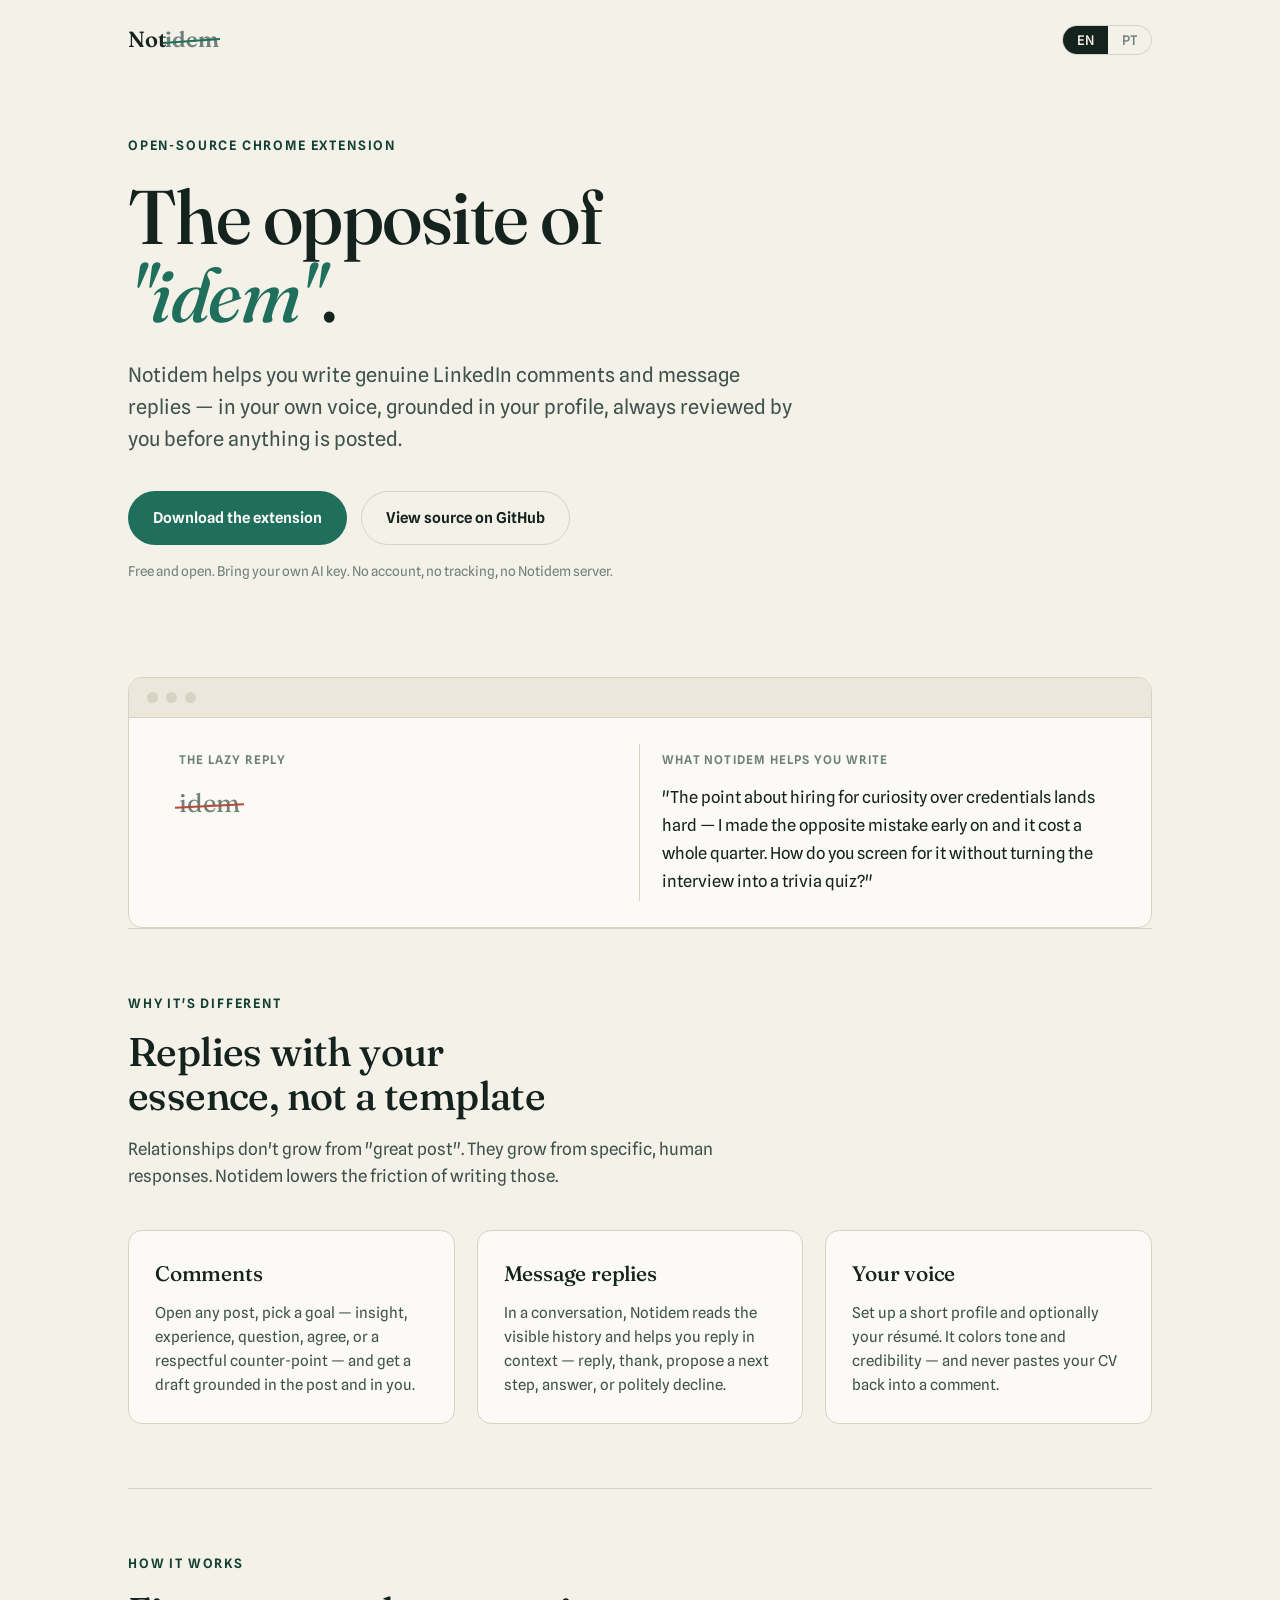
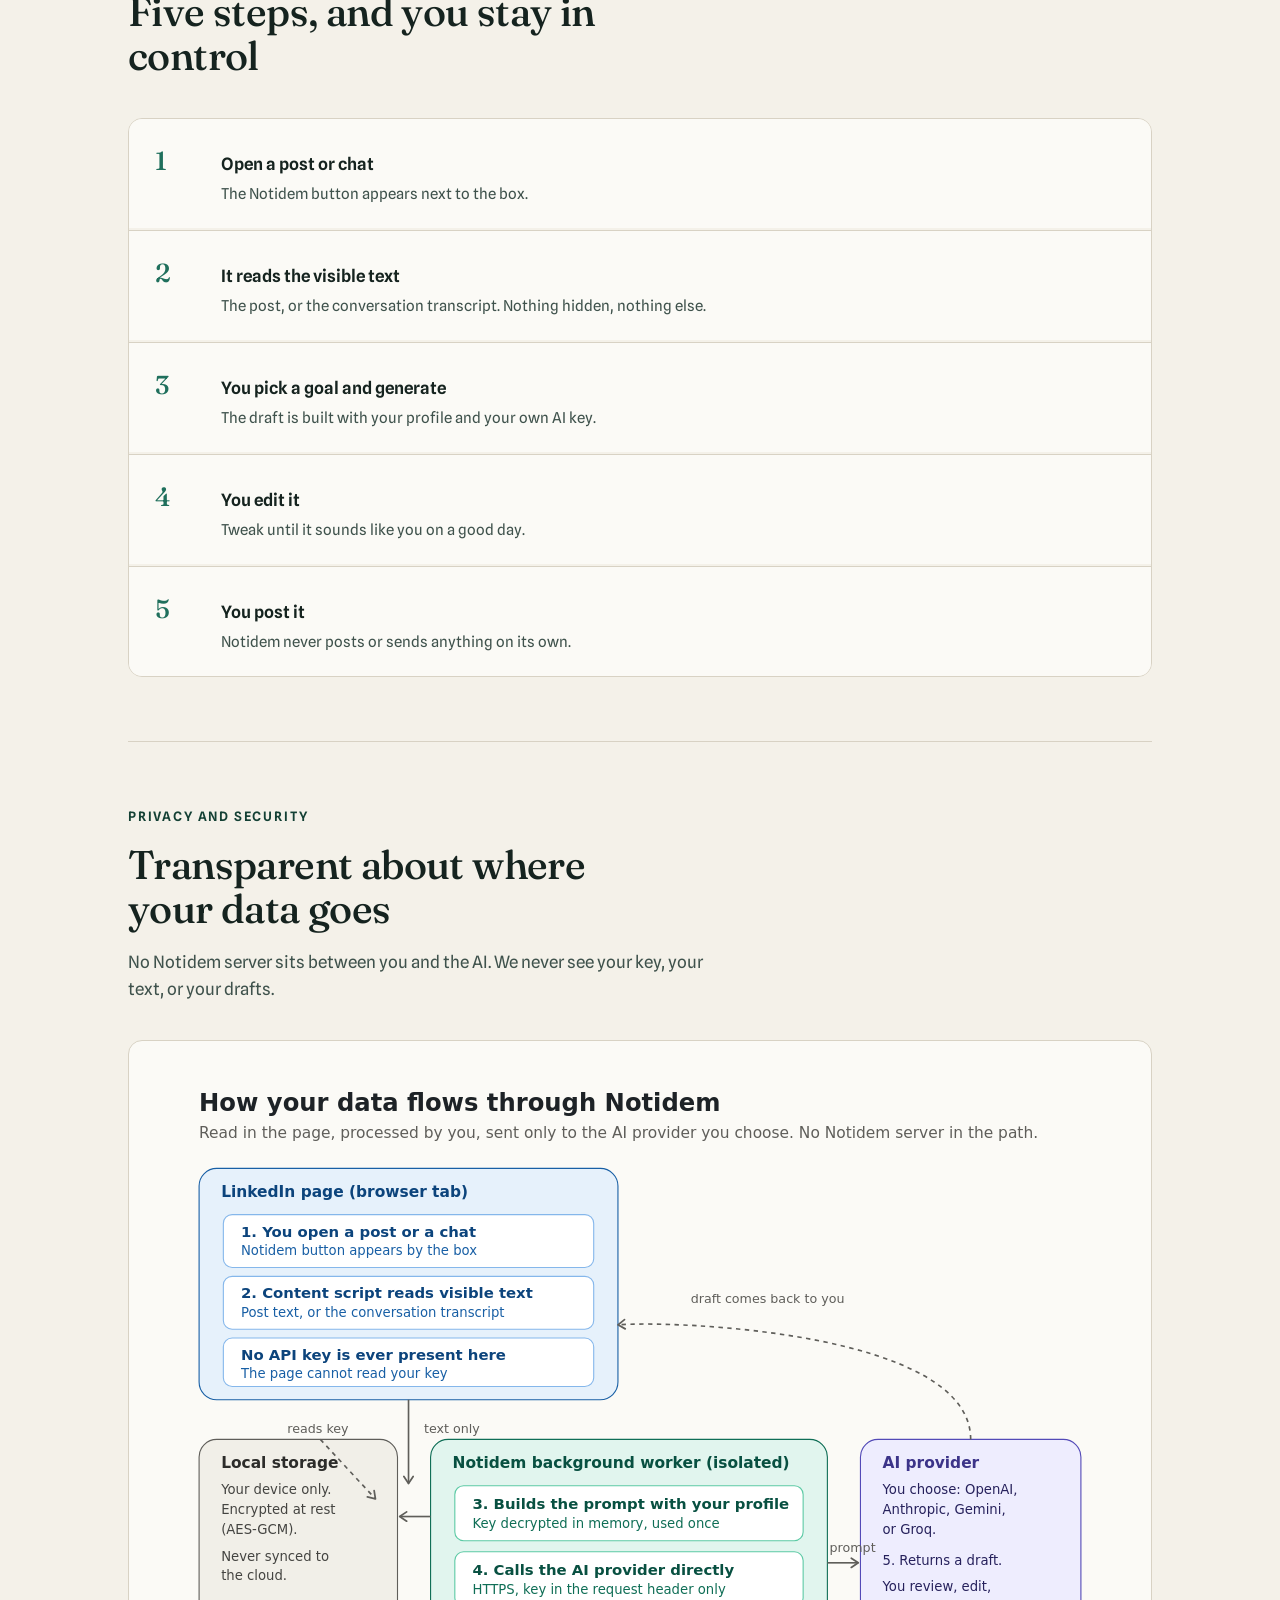
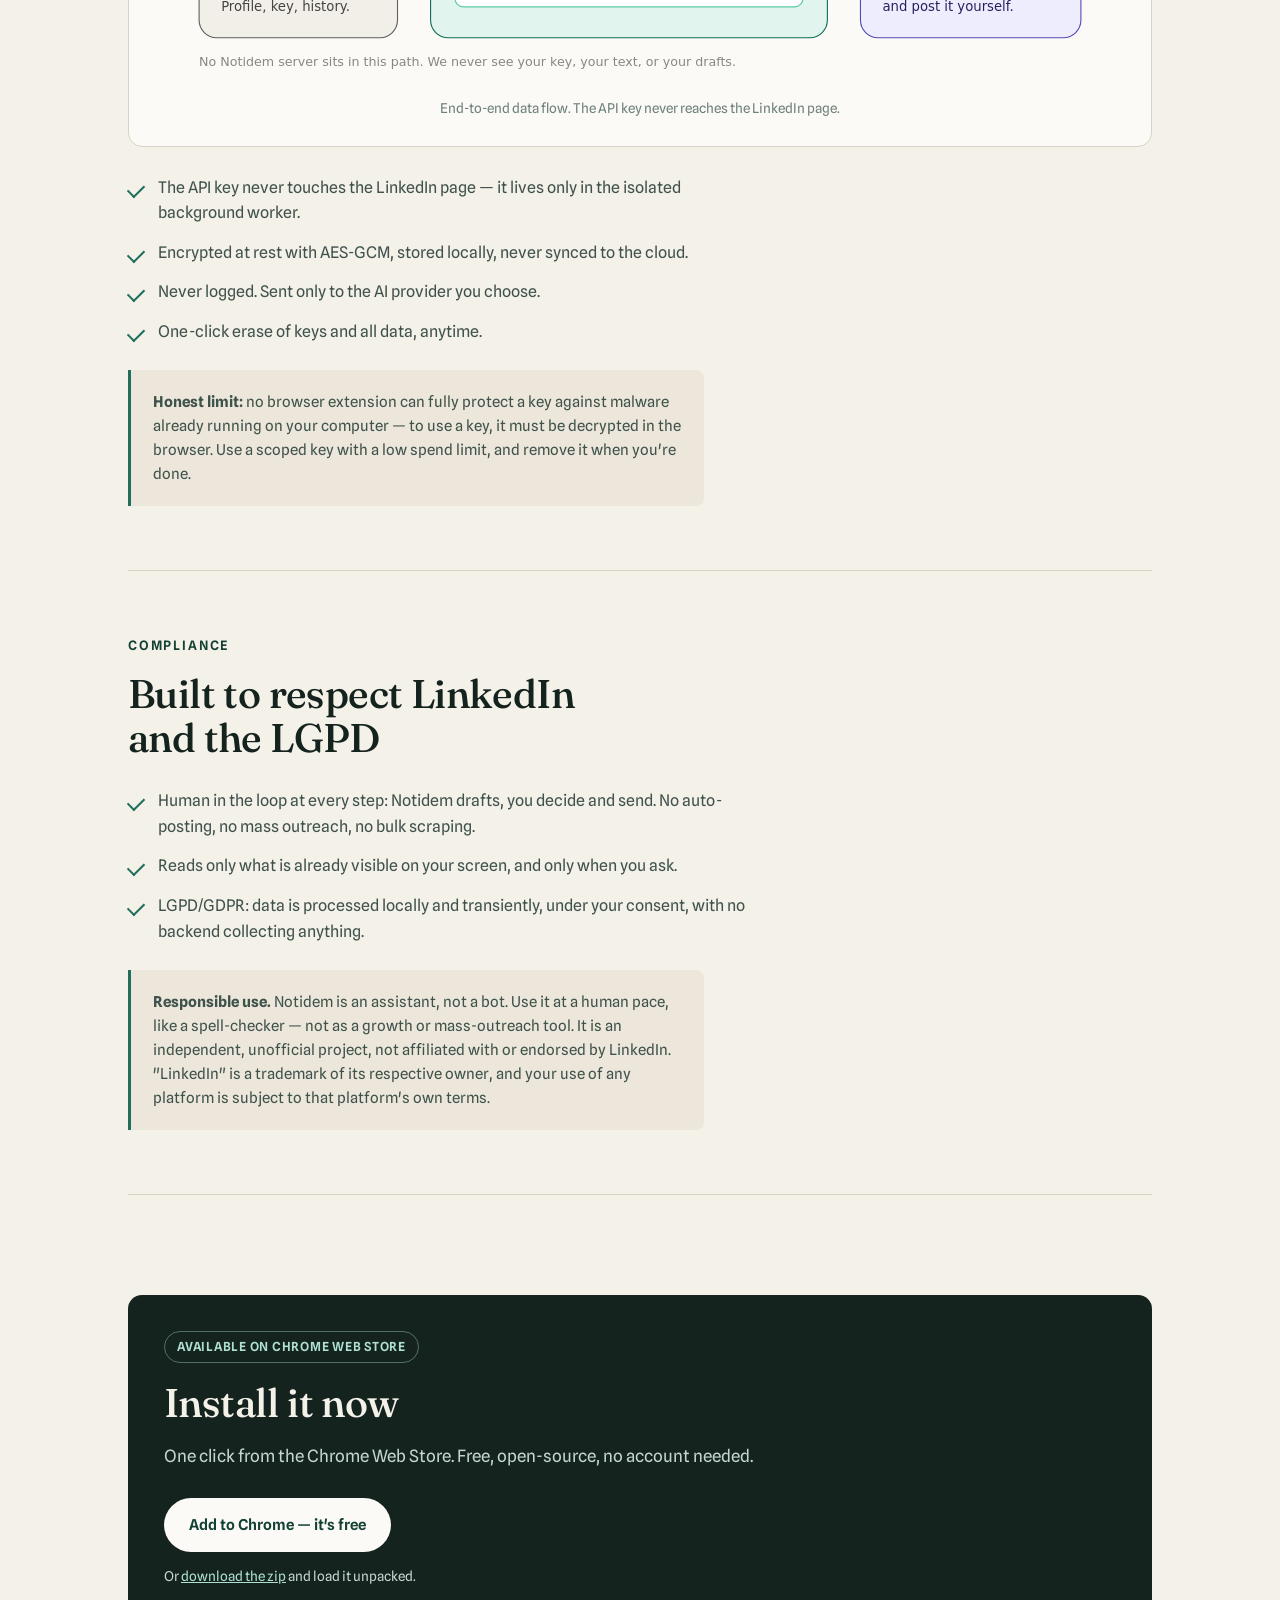
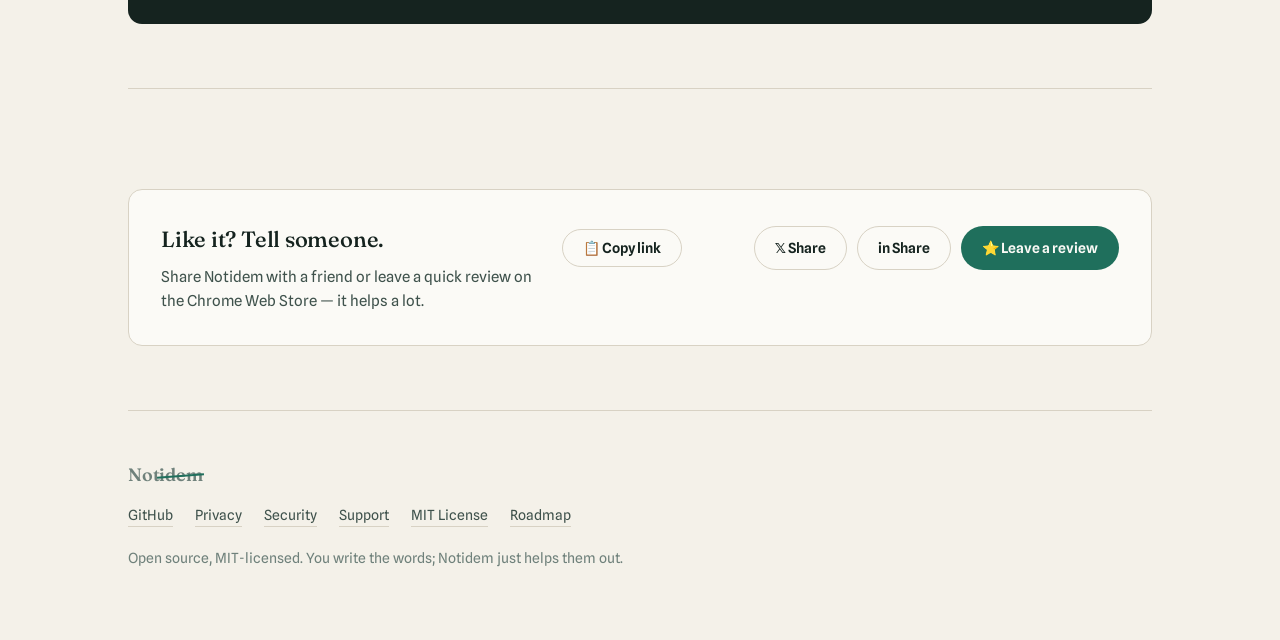
==== commit c651b79f: "docs: Chrome Web Store link, extension detection, share/review section" ====
--- a/docs/index.html
+++ b/docs/index.html
@@ -140,6 +140,21 @@
   .install-box .btn-primary { margin-top: 28px; background: var(--white); color: var(--accent-deep); }
   .install-box .btn-primary:hover { background: #e9e4d6; }
   .badge { display: inline-block; margin-bottom: 18px; font-size: 12.5px; font-weight: 600; letter-spacing: 0.06em; text-transform: uppercase; color: #aee0d2; border: 1px solid rgba(174,224,210,0.4); padding: 5px 12px; border-radius: 999px; }
+  .installed-badge { display: inline-flex; align-items: center; gap: 8px; margin-top: 28px; background: rgba(174,224,210,0.15); border: 1px solid rgba(174,224,210,0.4); border-radius: 999px; padding: 10px 20px; font-size: 14.5px; font-weight: 600; color: #aee0d2; }
+  .installed-badge::before { content: '✓'; font-size: 16px; }
+
+  /* share section */
+  .share-box { margin-top: 36px; background: var(--white); border: 1px solid var(--line); border-radius: var(--radius); padding: 32px; display: flex; flex-wrap: wrap; gap: 22px; align-items: flex-start; justify-content: space-between; }
+  .share-box .share-left { flex: 1 1 260px; }
+  .share-box .share-left h3 { font-family: var(--display); font-size: 22px; font-weight: 500; letter-spacing: -0.01em; margin-bottom: 8px; }
+  .share-box .share-left p { color: var(--ink-soft); font-size: 15px; max-width: 46ch; }
+  .share-actions { display: flex; flex-wrap: wrap; gap: 10px; align-items: center; margin-top: 4px; }
+  .btn-share { display: inline-flex; align-items: center; gap: 8px; font-size: 14px; font-weight: 600; padding: 10px 20px; border-radius: 999px; border: 1px solid var(--line); background: transparent; color: var(--ink); cursor: pointer; font-family: var(--body); text-decoration: none; transition: background .15s, transform .15s; }
+  .btn-share:hover { background: var(--paper-2); transform: translateY(-1px); }
+  .btn-share.accent { background: var(--accent); color: var(--white); border-color: transparent; }
+  .btn-share.accent:hover { background: var(--accent-deep); }
+  .copy-confirm { font-size: 13px; color: var(--accent); font-weight: 600; opacity: 0; transition: opacity .3s; margin-left: 4px; }
+  .copy-confirm.show { opacity: 1; }
 
   footer { padding: 50px 0 70px; border-top: 1px solid var(--line); color: var(--ink-faint); font-size: 14px; }
   footer a { color: var(--ink-soft); text-decoration: none; border-bottom: 1px solid var(--line); }
@@ -285,19 +300,51 @@
 
   <section id="install">
     <div class="install-box">
-      <span class="badge"><span data-en>Pending Chrome Web Store review</span><span data-pt>Em análise na Chrome Web Store</span></span>
+      <span class="badge"><span data-en>Available on Chrome Web Store</span><span data-pt>Disponível na Chrome Web Store</span></span>
       <h2><span data-en>Install it now</span><span data-pt>Instale agora</span></h2>
-      <p class="sec-intro"><span data-en>Until the store approves it, load the packaged build directly. It takes a minute.</span><span data-pt>Até a loja aprovar, carregue o pacote diretamente. Leva um minuto.</span></p>
-      <ol>
-        <li><span data-en>Download and unzip the latest build.</span><span data-pt>Baixe e descompacte a versão mais recente.</span></li>
-        <li><span data-en>Open </span><span data-pt>Abra </span><code>chrome://extensions</code>.</li>
-        <li><span data-en>Turn on </span><span data-pt>Ative o </span><strong><span data-en>Developer mode</span><span data-pt>Modo de desenvolvedor</span></strong>.</li>
-        <li><span data-en>Click </span><span data-pt>Clique em </span><strong>Load unpacked</strong> <span data-en>and pick the unzipped folder.</span><span data-pt>e selecione a pasta descompactada.</span></li>
-        <li><span data-en>Open Settings, add your AI key and a short profile, then go to LinkedIn.</span><span data-pt>Abra as Configurações, adicione sua chave de IA e um perfil curto, e vá para o LinkedIn.</span></li>
-      </ol>
-      <a class="btn btn-primary" href="notidem-v1.0.zip" download>
-        <span data-en>Download Notidem v1.0</span><span data-pt>Baixar Notidem v1.0</span>
-      </a>
+      <p class="sec-intro"><span data-en>One click from the Chrome Web Store. Free, open-source, no account needed.</span><span data-pt>Um clique na Chrome Web Store. Gratuito, código aberto, sem necessidade de conta.</span></p>
+
+      <!-- Shown when extension is NOT detected -->
+      <div id="cta-install">
+        <a id="btn-webstore" class="btn btn-primary" href="https://chromewebstore.google.com/detail/eidmbbkdaelapnapieiglooellefjmld" target="_blank" rel="noopener">
+          <span data-en>Add to Chrome — it's free</span><span data-pt>Adicionar ao Chrome — é grátis</span>
+        </a>
+        <p style="margin-top:14px;font-size:13.5px;color:#c4d6cf;">
+          <span data-en>Or <a href="notidem-v1.0.zip" download style="color:#aee0d2">download the zip</a> and load it unpacked.</span>
+          <span data-pt>Ou <a href="notidem-v1.0.zip" download style="color:#aee0d2">baixe o zip</a> e carregue manualmente.</span>
+        </p>
+      </div>
+
+      <!-- Shown when extension IS detected -->
+      <div id="cta-installed" style="display:none">
+        <span class="installed-badge" id="installed-label">
+          <span data-en>You already have version 1.0 installed</span><span data-pt>Você já tem a versão 1.0 instalada</span>
+        </span>
+        <p style="margin-top:14px;font-size:13.5px;color:#c4d6cf;">
+          <span data-en>All good! Open LinkedIn and look for the Notidem button next to the comment box.</span>
+          <span data-pt>Tudo certo! Abra o LinkedIn e procure o botão do Notidem ao lado da caixa de comentários.</span>
+        </p>
+      </div>
+    </div>
+  </section>
+
+  <section id="share">
+    <div class="share-box">
+      <div class="share-left">
+        <h3><span data-en>Like it? Tell someone.</span><span data-pt>Gostou? Conta pra alguém.</span></h3>
+        <p><span data-en>Share Notidem with a friend or leave a quick review on the Chrome Web Store — it helps a lot.</span><span data-pt>Compartilhe o Notidem com alguém ou deixe uma avaliação rápida na Chrome Web Store — isso ajuda muito.</span></p>
+      </div>
+      <div class="share-actions">
+        <button id="btn-copy" class="btn-share" onclick="copyLink()">
+          <span data-en>📋 Copy link</span><span data-pt>📋 Copiar link</span>
+        </button>
+        <span class="copy-confirm" id="copy-confirm"><span data-en>Copied!</span><span data-pt>Copiado!</span></span>
+        <a class="btn-share" href="https://twitter.com/intent/tweet?text=Just+found+Notidem+%E2%80%94+open-source+Chrome+extension+that+helps+you+write+genuine+LinkedIn+replies+in+your+own+voice.+You+always+review+before+posting.+%F0%9F%92%AC&url=https%3A%2F%2Fpaulpessoa.github.io%2Fnotidem%2F" target="_blank" rel="noopener">𝕏 Share</a>
+        <a class="btn-share" href="https://www.linkedin.com/sharing/share-offsite/?url=https%3A%2F%2Fpaulpessoa.github.io%2Fnotidem%2F" target="_blank" rel="noopener">in Share</a>
+        <a class="btn-share accent" href="https://chromewebstore.google.com/detail/eidmbbkdaelapnapieiglooellefjmld/reviews" target="_blank" rel="noopener">
+          <span data-en>⭐ Leave a review</span><span data-pt>⭐ Deixar avaliação</span>
+        </a>
+      </div>
     </div>
   </section>
 
@@ -320,6 +367,7 @@
 </div>
 
 <script>
+  /* ---- Language ---- */
   function setLang(l) {
     document.body.setAttribute('data-lang', l);
     document.documentElement.lang = l;
@@ -333,6 +381,68 @@
     if (!saved) saved = (navigator.language || 'en').toLowerCase().indexOf('pt') === 0 ? 'pt' : 'en';
     setLang(saved);
   })();
+
+  /* ---- Extension detection ---- */
+  // The extension exposes a custom attribute on <html> when it loads.
+  // We poll briefly at page-load to catch it; falls back gracefully if not present.
+  (function detectExtension() {
+    var EXT_ID = 'eidmbbkdaelapnapieiglooellefjmld';
+    var VERSION = '1.0.0';
+    var found = false;
+
+    // Method 1: chrome.runtime.sendMessage (works in Chrome when extension is installed)
+    if (typeof chrome !== 'undefined' && chrome.runtime && chrome.runtime.sendMessage) {
+      try {
+        chrome.runtime.sendMessage(EXT_ID, { type: 'PING' }, function (resp) {
+          if (chrome.runtime.lastError) return; // not installed
+          if (resp && resp.version) VERSION = resp.version;
+          markInstalled(VERSION);
+          found = true;
+        });
+      } catch (e) {}
+    }
+
+    // Method 2: check for a custom attribute the content script could set
+    // (content script on this page would need to set data-notidem-installed on <html>)
+    var attr = document.documentElement.getAttribute('data-notidem-version');
+    if (attr) { markInstalled(attr); found = true; }
+
+    // Fallback check after short delay (content script may run slightly late)
+    if (!found) {
+      setTimeout(function() {
+        var attr2 = document.documentElement.getAttribute('data-notidem-version');
+        if (attr2) markInstalled(attr2);
+      }, 800);
+    }
+  })();
+
+  function markInstalled(version) {
+    document.getElementById('cta-install').style.display = 'none';
+    document.getElementById('cta-installed').style.display = 'block';
+    // Update the label to show actual version
+    var labels = document.querySelectorAll('#installed-label [data-en]');
+    if (labels[0]) labels[0].textContent = 'You already have version ' + version + ' installed ✓';
+    var labelspt = document.querySelectorAll('#installed-label [data-pt]');
+    if (labelspt[0]) labelspt[0].textContent = 'Você já tem a versão ' + version + ' instalada ✓';
+  }
+
+  /* ---- Copy link ---- */
+  function copyLink() {
+    var url = 'https://paulpessoa.github.io/notidem/';
+    if (navigator.clipboard && navigator.clipboard.writeText) {
+      navigator.clipboard.writeText(url).then(showCopied);
+    } else {
+      var ta = document.createElement('textarea');
+      ta.value = url; document.body.appendChild(ta); ta.select();
+      document.execCommand('copy'); document.body.removeChild(ta);
+      showCopied();
+    }
+  }
+  function showCopied() {
+    var el = document.getElementById('copy-confirm');
+    el.classList.add('show');
+    setTimeout(function() { el.classList.remove('show'); }, 2000);
+  }
 </script>
 </body>
 </html>
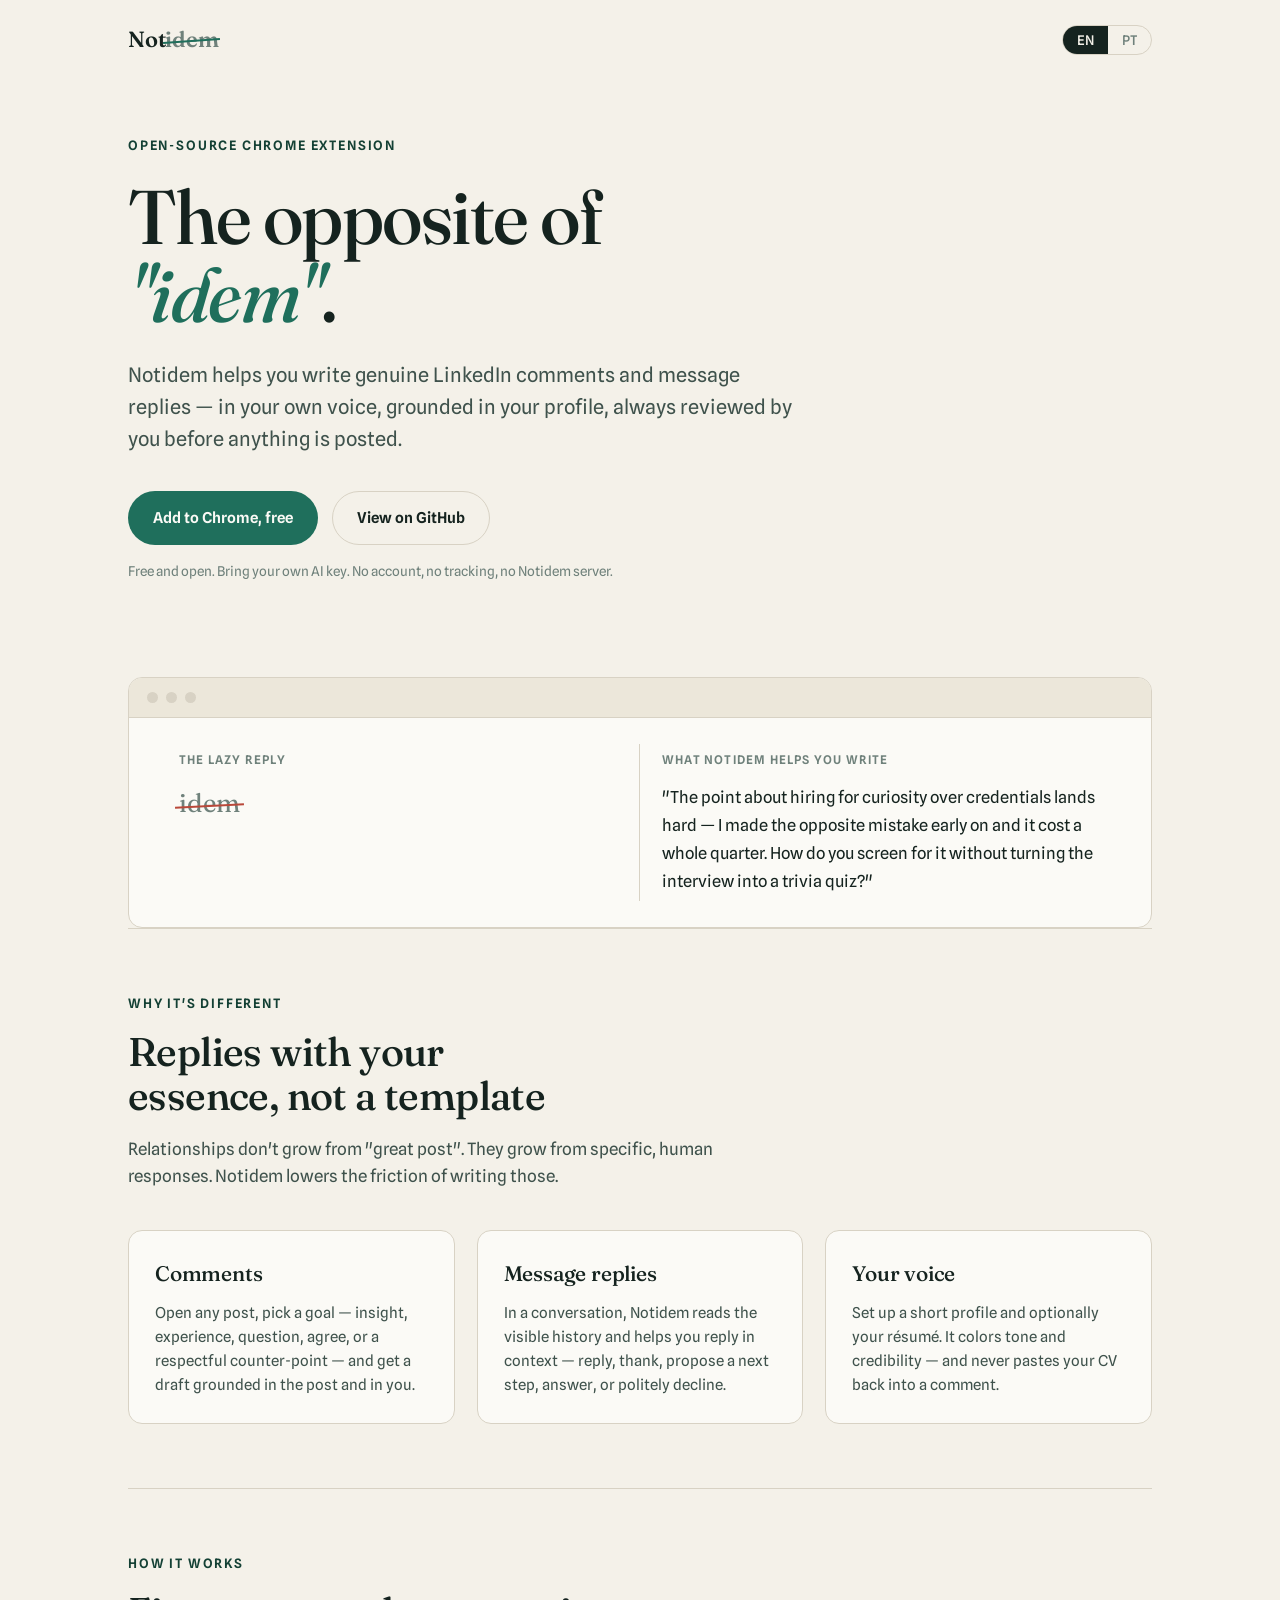
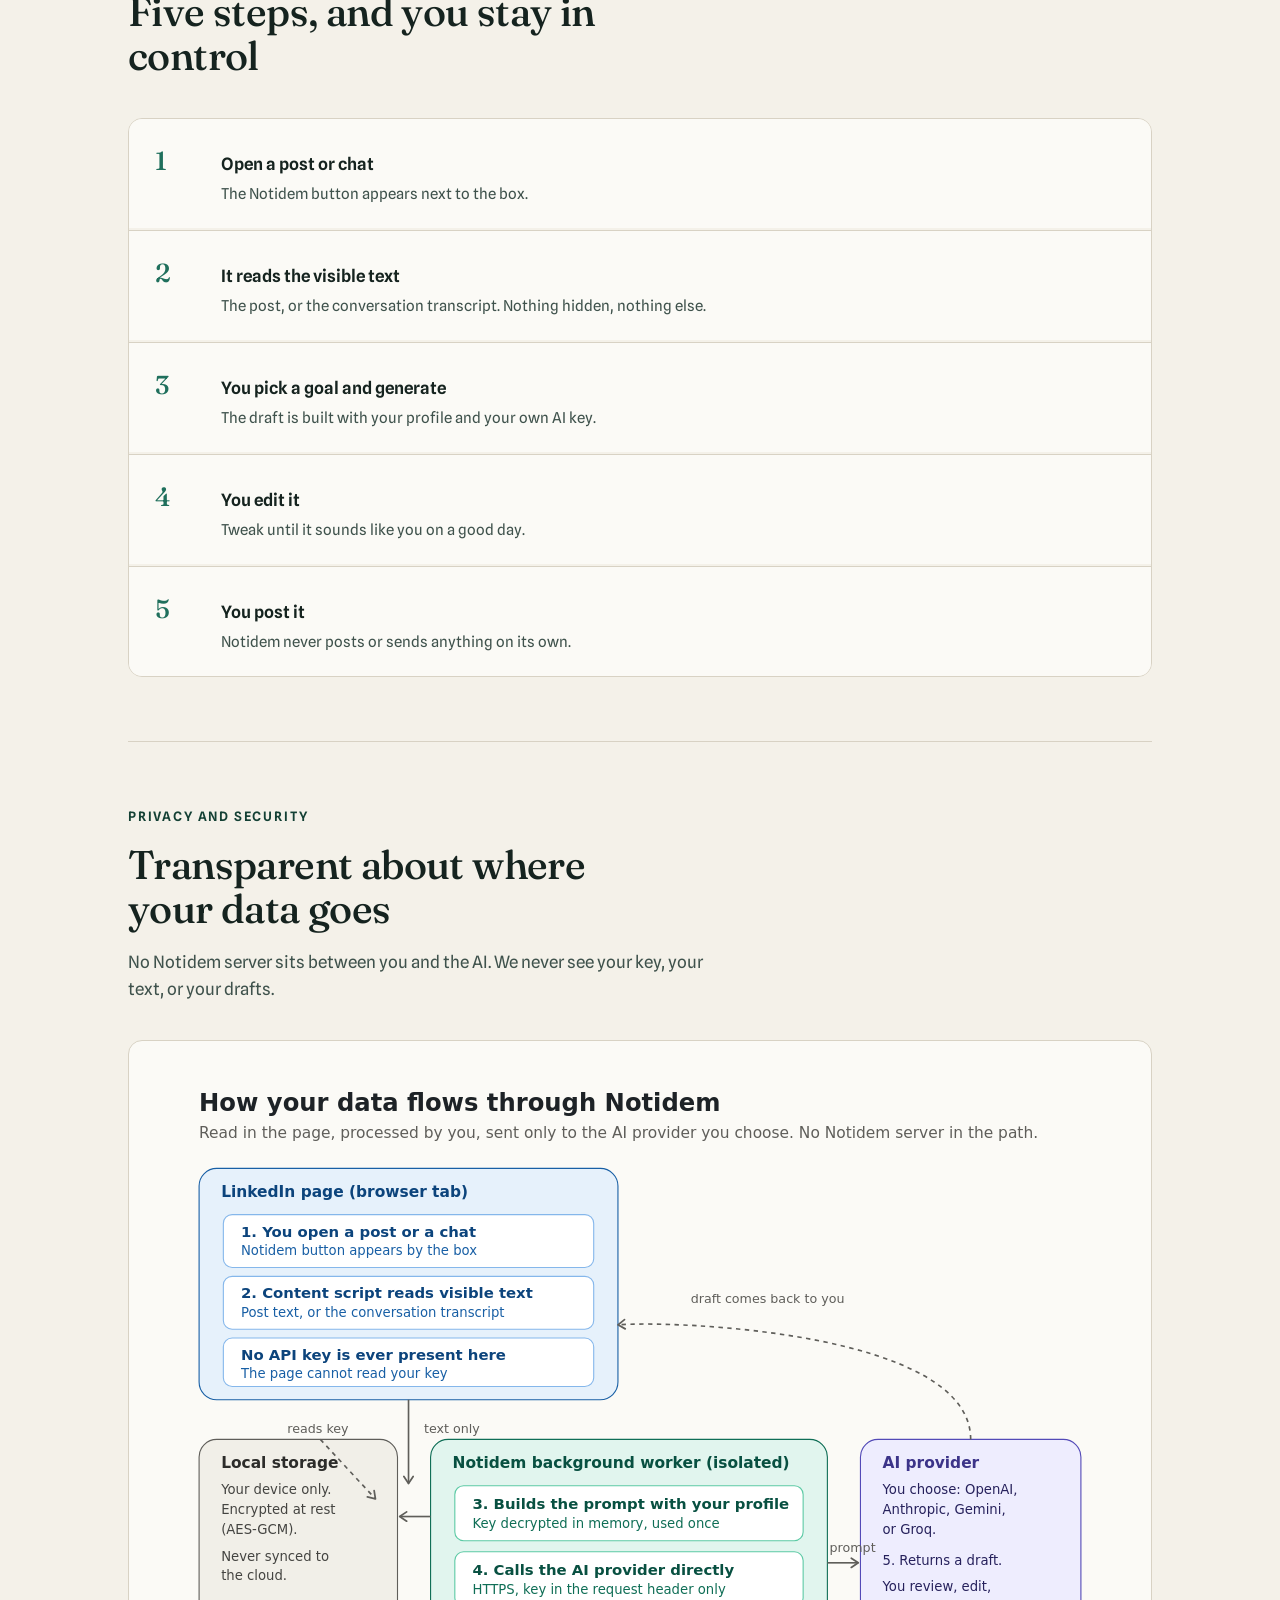
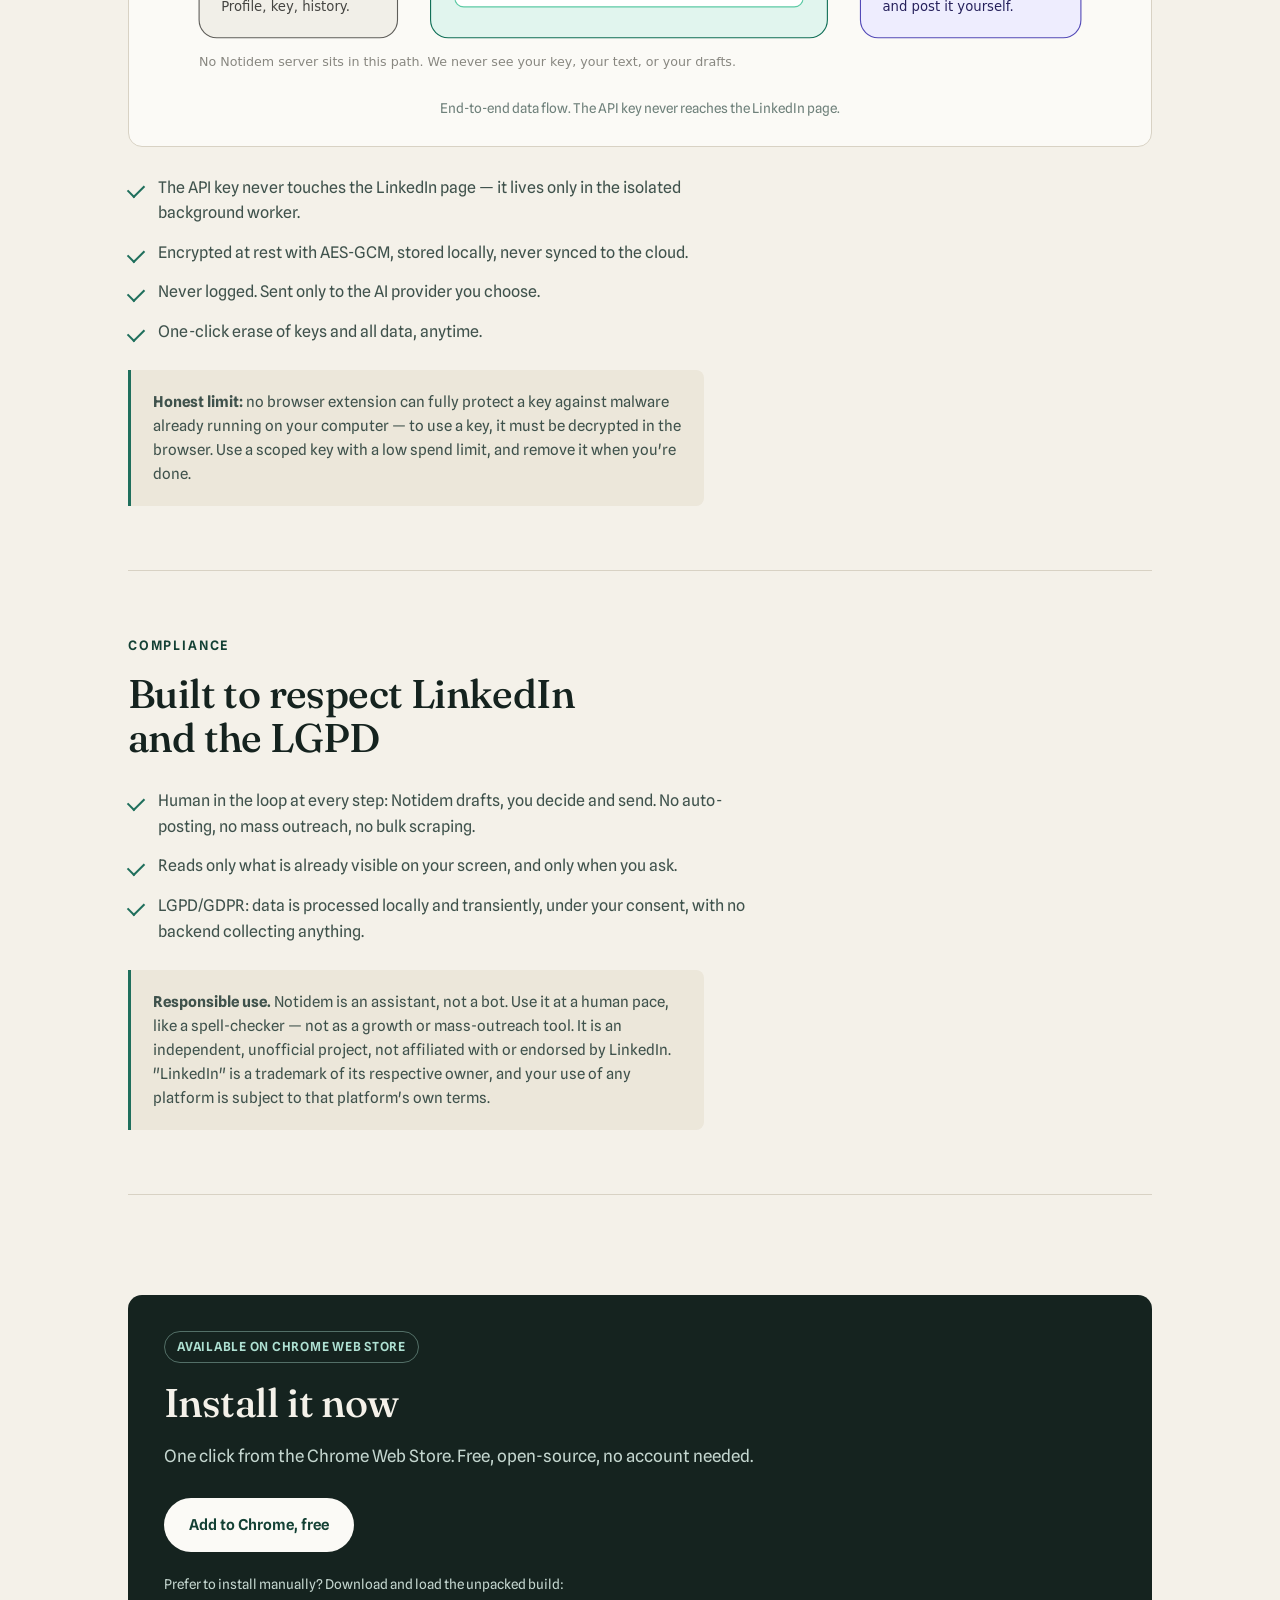
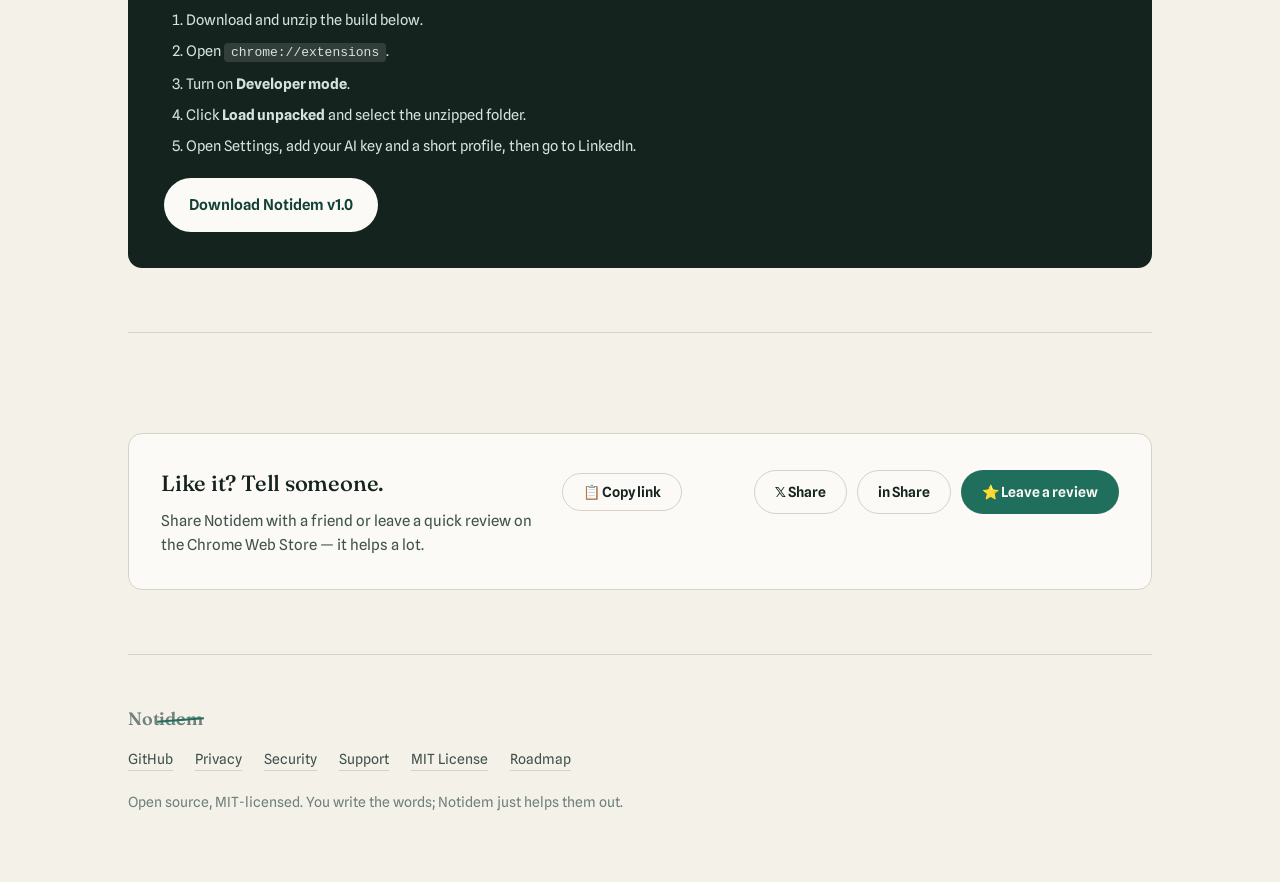
==== commit 7ee88b95: "docs: add smart install CTA to hero, restore manual install steps, remove em-dashes" ====
--- a/docs/index.html
+++ b/docs/index.html
@@ -196,11 +196,20 @@
       <span data-pt>O Notidem ajuda você a escrever comentários e respostas genuínas no LinkedIn — na sua própria voz, com base no seu perfil, e sempre revisados por você antes de publicar.</span>
     </p>
     <div class="cta-row">
-      <a class="btn btn-primary" href="#install">
-        <span data-en>Download the extension</span><span data-pt>Baixar a extensão</span>
-      </a>
+      <!-- hero: shown when NOT installed -->
+      <div id="hero-cta-install" style="display:contents">
+        <a class="btn btn-primary" href="https://chromewebstore.google.com/detail/eidmbbkdaelapnapieiglooellefjmld" target="_blank" rel="noopener">
+          <span data-en>Add to Chrome, free</span><span data-pt>Adicionar ao Chrome, grátis</span>
+        </a>
+      </div>
+      <!-- hero: shown when IS installed -->
+      <div id="hero-cta-installed" style="display:none">
+        <span class="installed-badge" id="hero-installed-label">
+          <span data-en>You have version 1.0 installed</span><span data-pt>Você tem a versão 1.0 instalada</span>
+        </span>
+      </div>
       <a class="btn btn-ghost" href="https://github.com/paulpessoa/notidem" target="_blank" rel="noopener">
-        <span data-en>View source on GitHub</span><span data-pt>Ver o código no GitHub</span>
+        <span data-en>View on GitHub</span><span data-pt>Ver no GitHub</span>
       </a>
     </div>
     <p class="note">
@@ -307,12 +316,22 @@
       <!-- Shown when extension is NOT detected -->
       <div id="cta-install">
         <a id="btn-webstore" class="btn btn-primary" href="https://chromewebstore.google.com/detail/eidmbbkdaelapnapieiglooellefjmld" target="_blank" rel="noopener">
-          <span data-en>Add to Chrome — it's free</span><span data-pt>Adicionar ao Chrome — é grátis</span>
+          <span data-en>Add to Chrome, free</span><span data-pt>Adicionar ao Chrome, grátis</span>
         </a>
-        <p style="margin-top:14px;font-size:13.5px;color:#c4d6cf;">
-          <span data-en>Or <a href="notidem-v1.0.zip" download style="color:#aee0d2">download the zip</a> and load it unpacked.</span>
-          <span data-pt>Ou <a href="notidem-v1.0.zip" download style="color:#aee0d2">baixe o zip</a> e carregue manualmente.</span>
+        <p style="margin-top:22px;font-size:13.5px;color:#c4d6cf;">
+          <span data-en>Prefer to install manually? Download and load the unpacked build:</span>
+          <span data-pt>Prefere instalar manualmente? Baixe e carregue o pacote diretamente:</span>
         </p>
+        <ol style="margin-top:12px;padding-left:22px;display:grid;gap:8px;color:#d6e2dd;font-size:14.5px;">
+          <li><span data-en>Download and unzip the build below.</span><span data-pt>Baixe e descompacte o arquivo abaixo.</span></li>
+          <li><span data-en>Open </span><span data-pt>Abra </span><code style="background:rgba(255,255,255,0.12);padding:2px 7px;border-radius:4px;font-size:13px;">chrome://extensions</code>.</li>
+          <li><span data-en>Turn on <strong>Developer mode</strong>.</span><span data-pt>Ative o <strong>Modo de desenvolvedor</strong>.</span></li>
+          <li><span data-en>Click <strong>Load unpacked</strong> and select the unzipped folder.</span><span data-pt>Clique em <strong>Load unpacked</strong> e selecione a pasta descompactada.</span></li>
+          <li><span data-en>Open Settings, add your AI key and a short profile, then go to LinkedIn.</span><span data-pt>Abra as Configurações, adicione sua chave de IA e um perfil curto, e vá ao LinkedIn.</span></li>
+        </ol>
+        <a class="btn btn-primary" href="notidem-v1.0.zip" download style="margin-top:20px;">
+          <span data-en>Download Notidem v1.0</span><span data-pt>Baixar Notidem v1.0</span>
+        </a>
       </div>
 
       <!-- Shown when extension IS detected -->
@@ -417,13 +436,17 @@
   })();
 
   function markInstalled(version) {
+    // install section
     document.getElementById('cta-install').style.display = 'none';
     document.getElementById('cta-installed').style.display = 'block';
-    // Update the label to show actual version
-    var labels = document.querySelectorAll('#installed-label [data-en]');
-    if (labels[0]) labels[0].textContent = 'You already have version ' + version + ' installed ✓';
-    var labelspt = document.querySelectorAll('#installed-label [data-pt]');
-    if (labelspt[0]) labelspt[0].textContent = 'Você já tem a versão ' + version + ' instalada ✓';
+    // hero section
+    document.getElementById('hero-cta-install').style.display = 'none';
+    document.getElementById('hero-cta-installed').style.display = 'flex';
+    // update version labels
+    var labels = document.querySelectorAll('#installed-label [data-en], #hero-installed-label [data-en]');
+    labels.forEach(function(el) { el.textContent = 'You have version ' + version + ' installed'; });
+    var labelspt = document.querySelectorAll('#installed-label [data-pt], #hero-installed-label [data-pt]');
+    labelspt.forEach(function(el) { el.textContent = 'Voc\u00ea tem a vers\u00e3o ' + version + ' instalada'; });
   }
 
   /* ---- Copy link ---- */
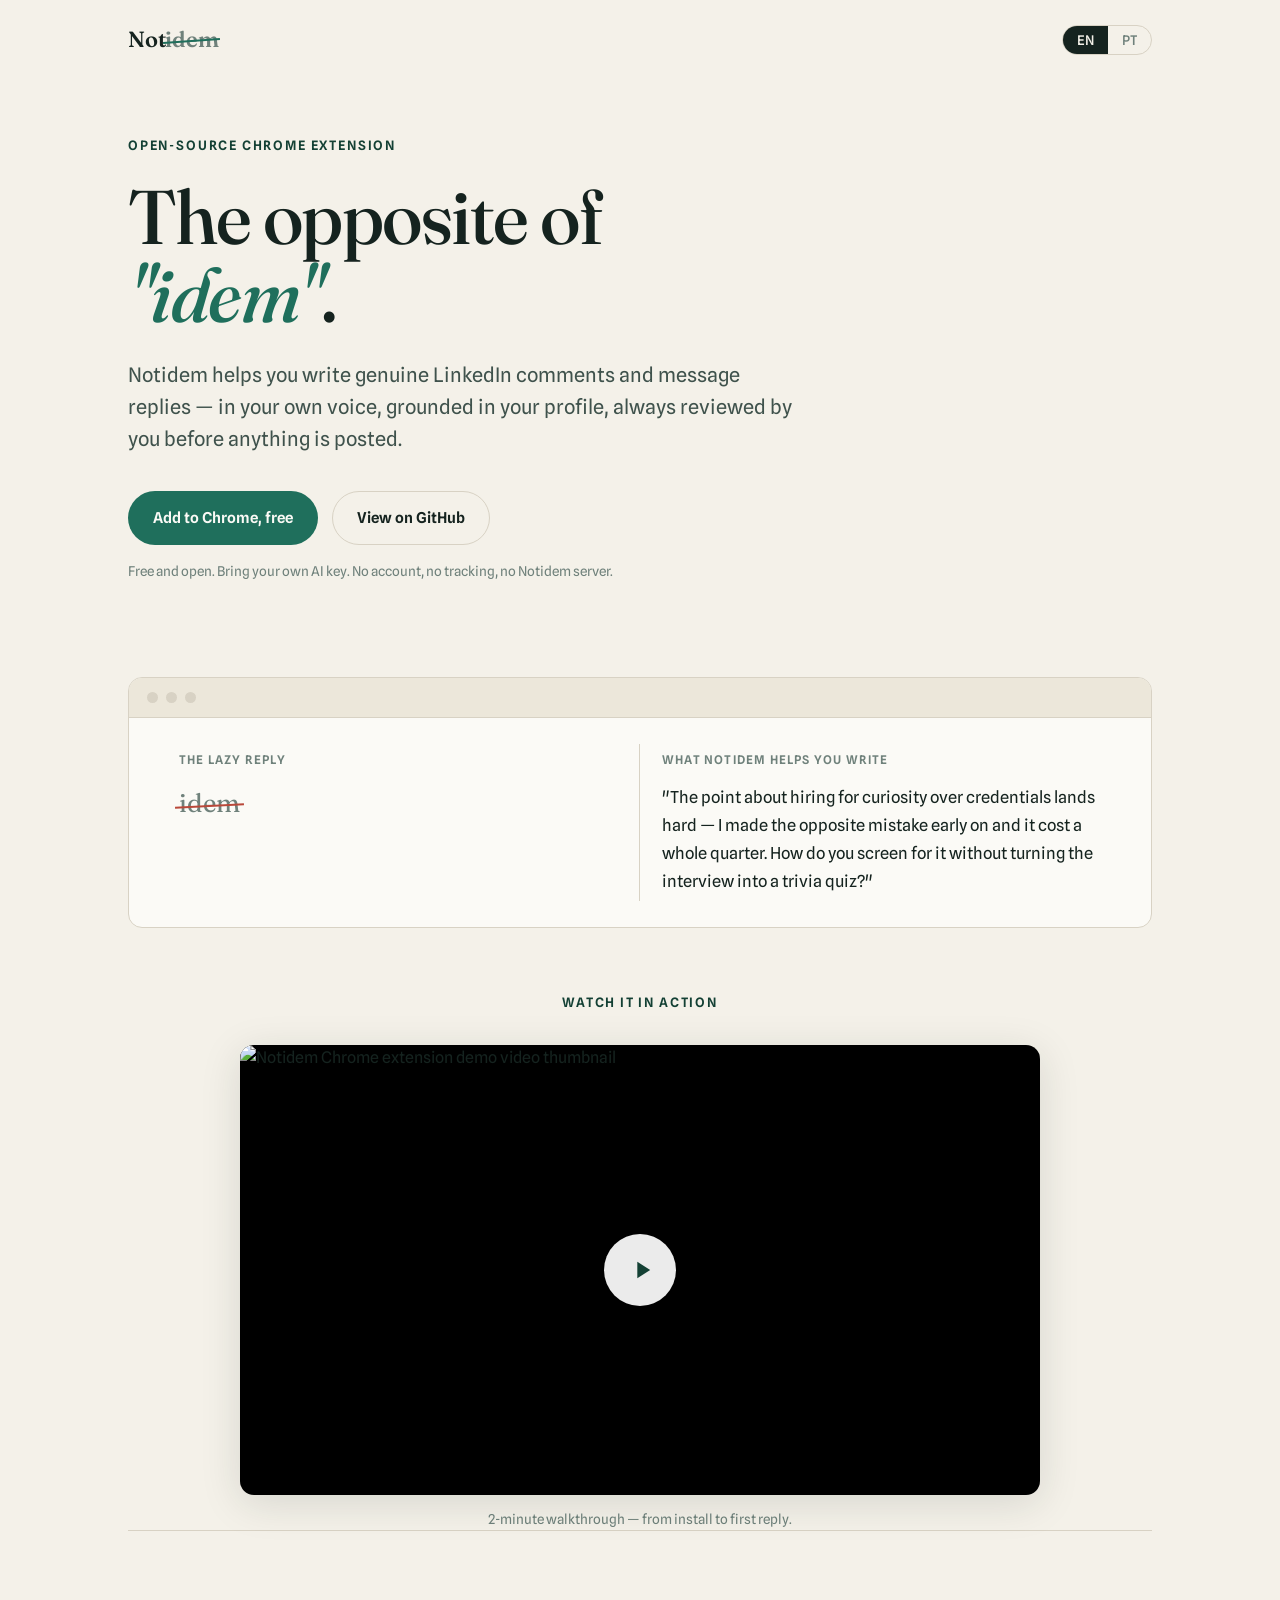
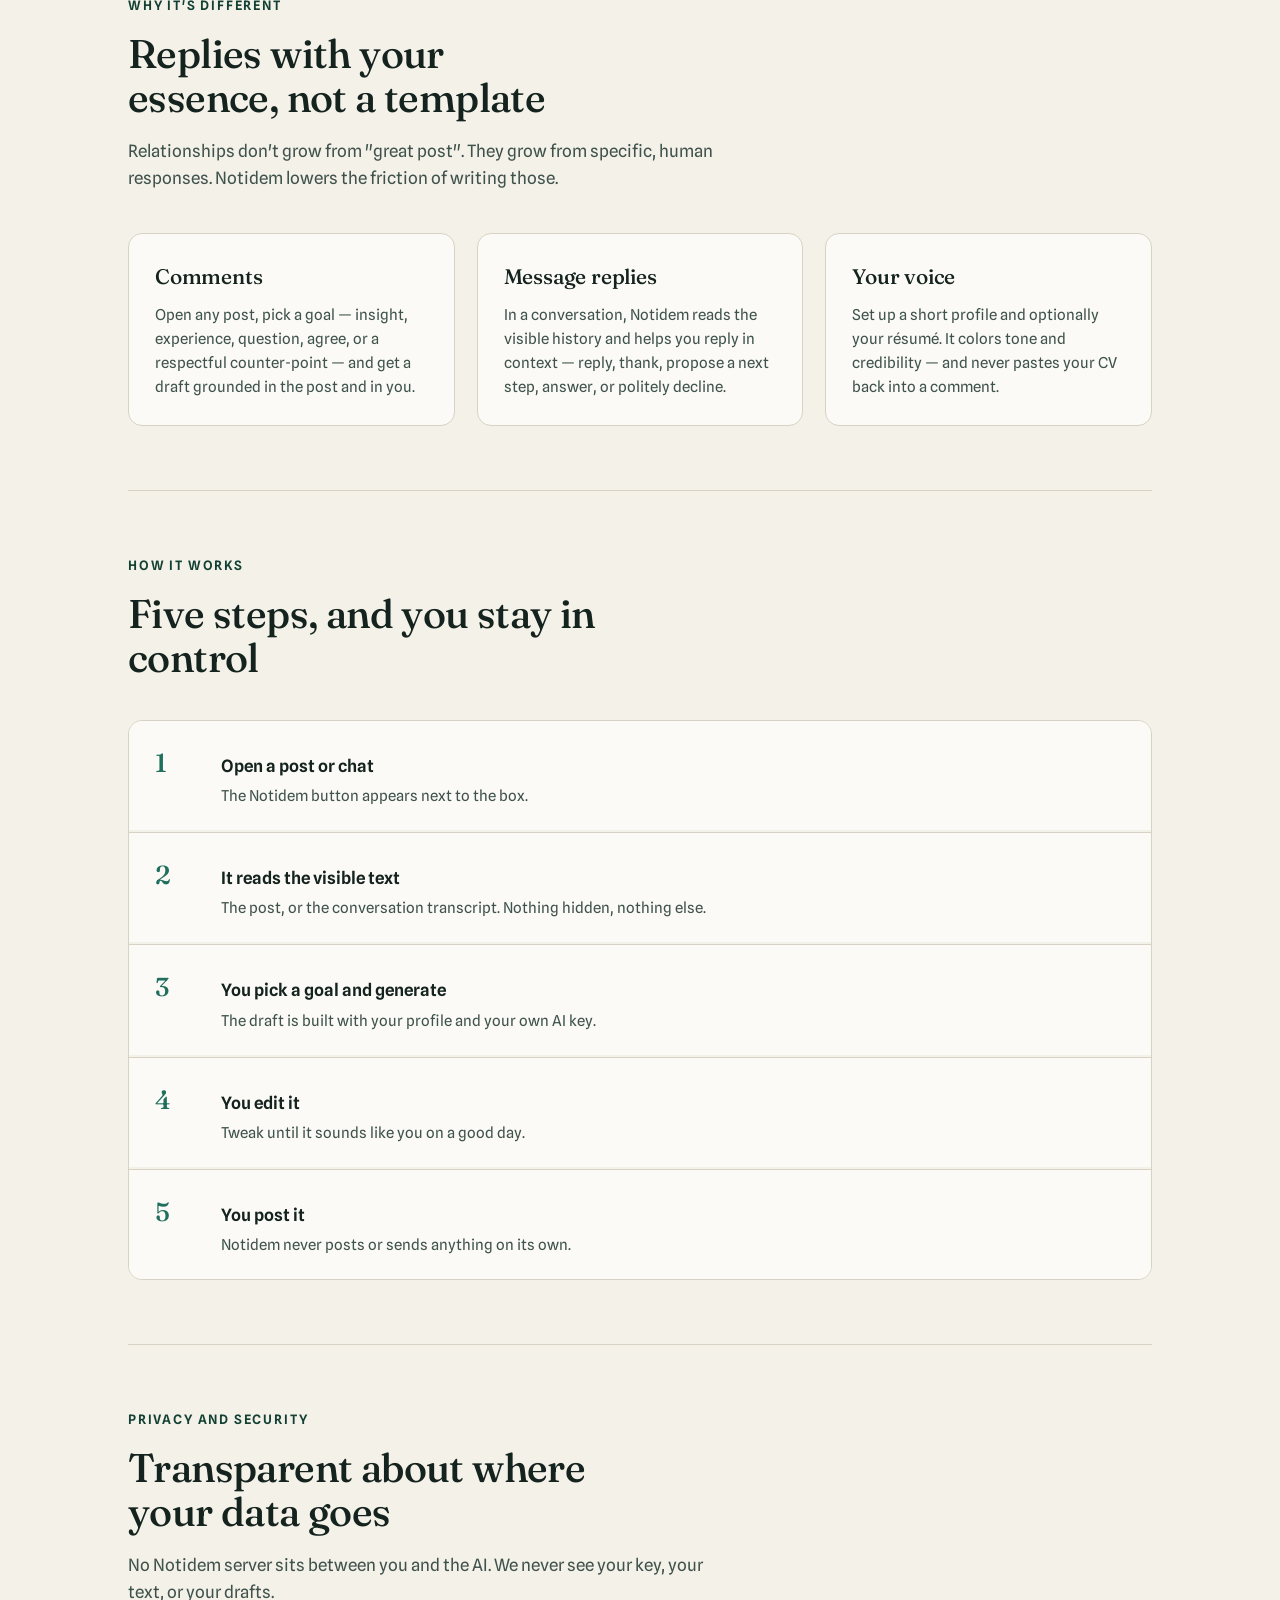
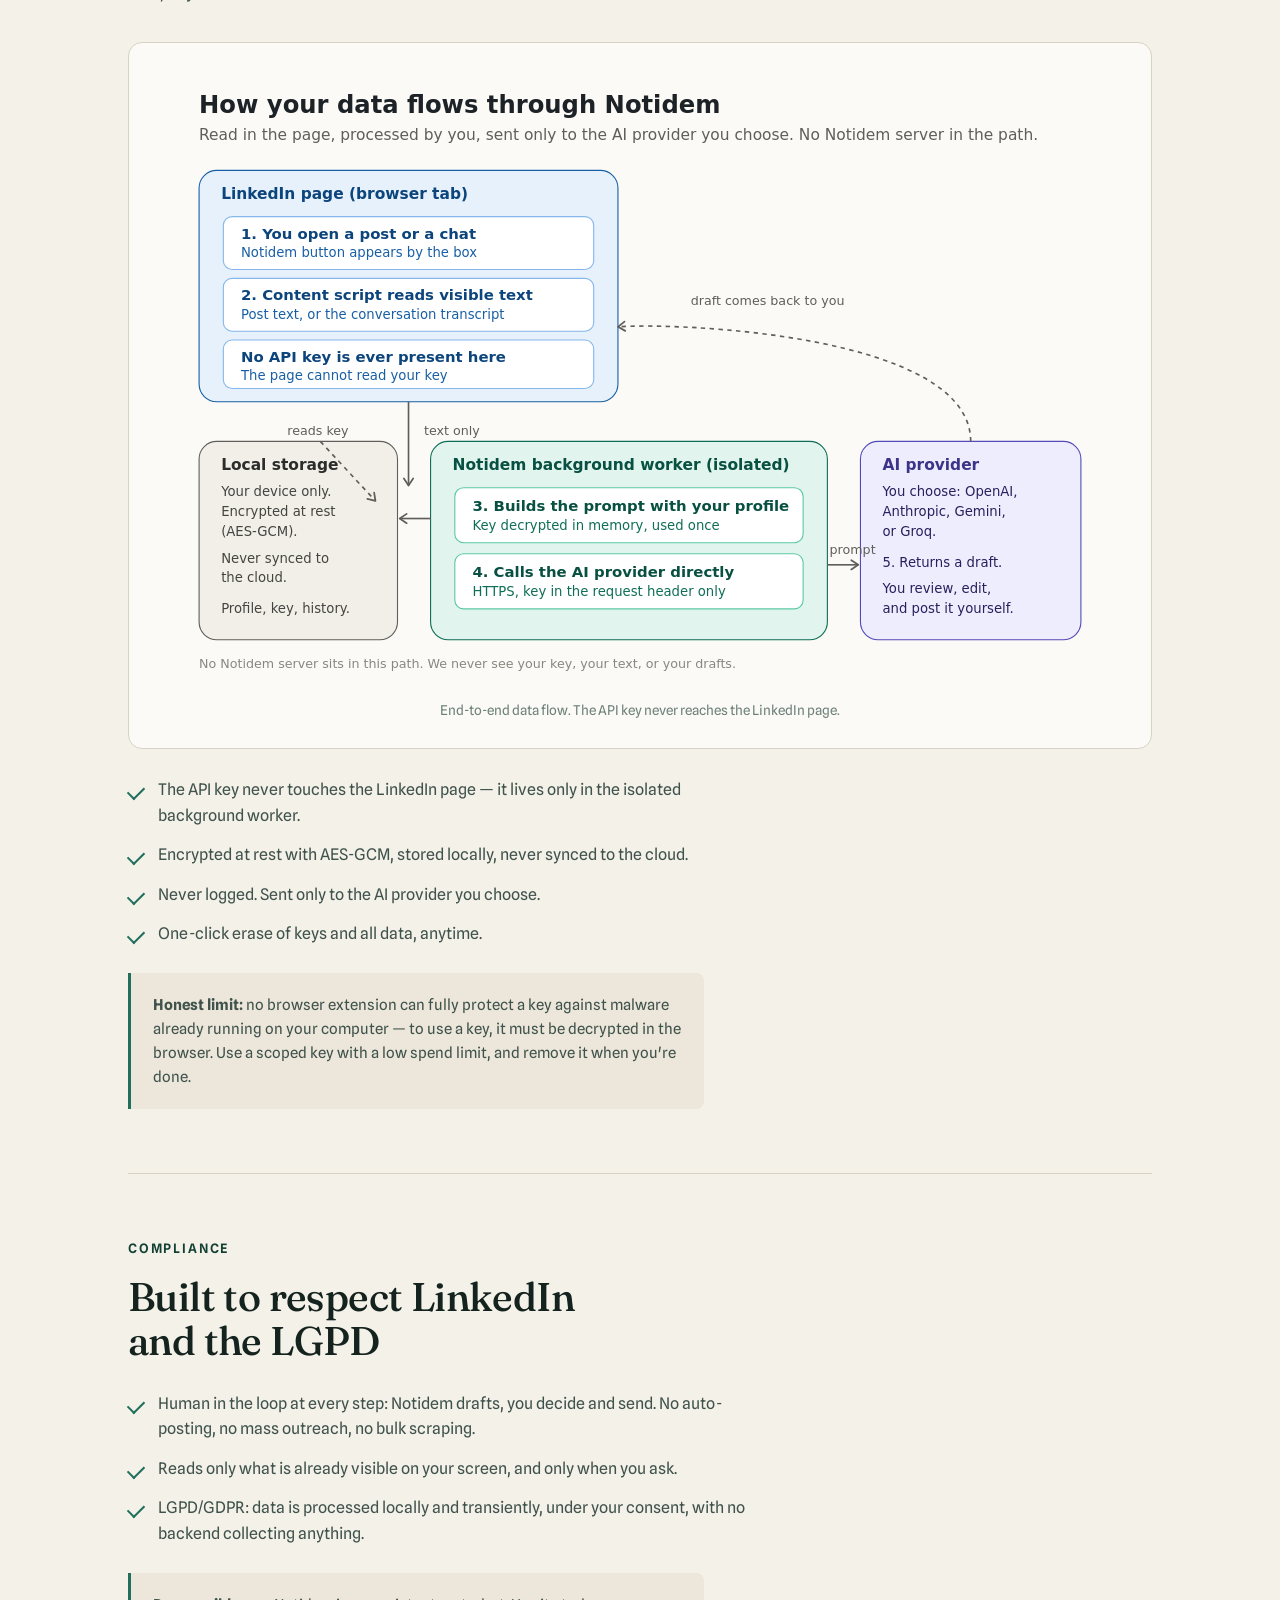
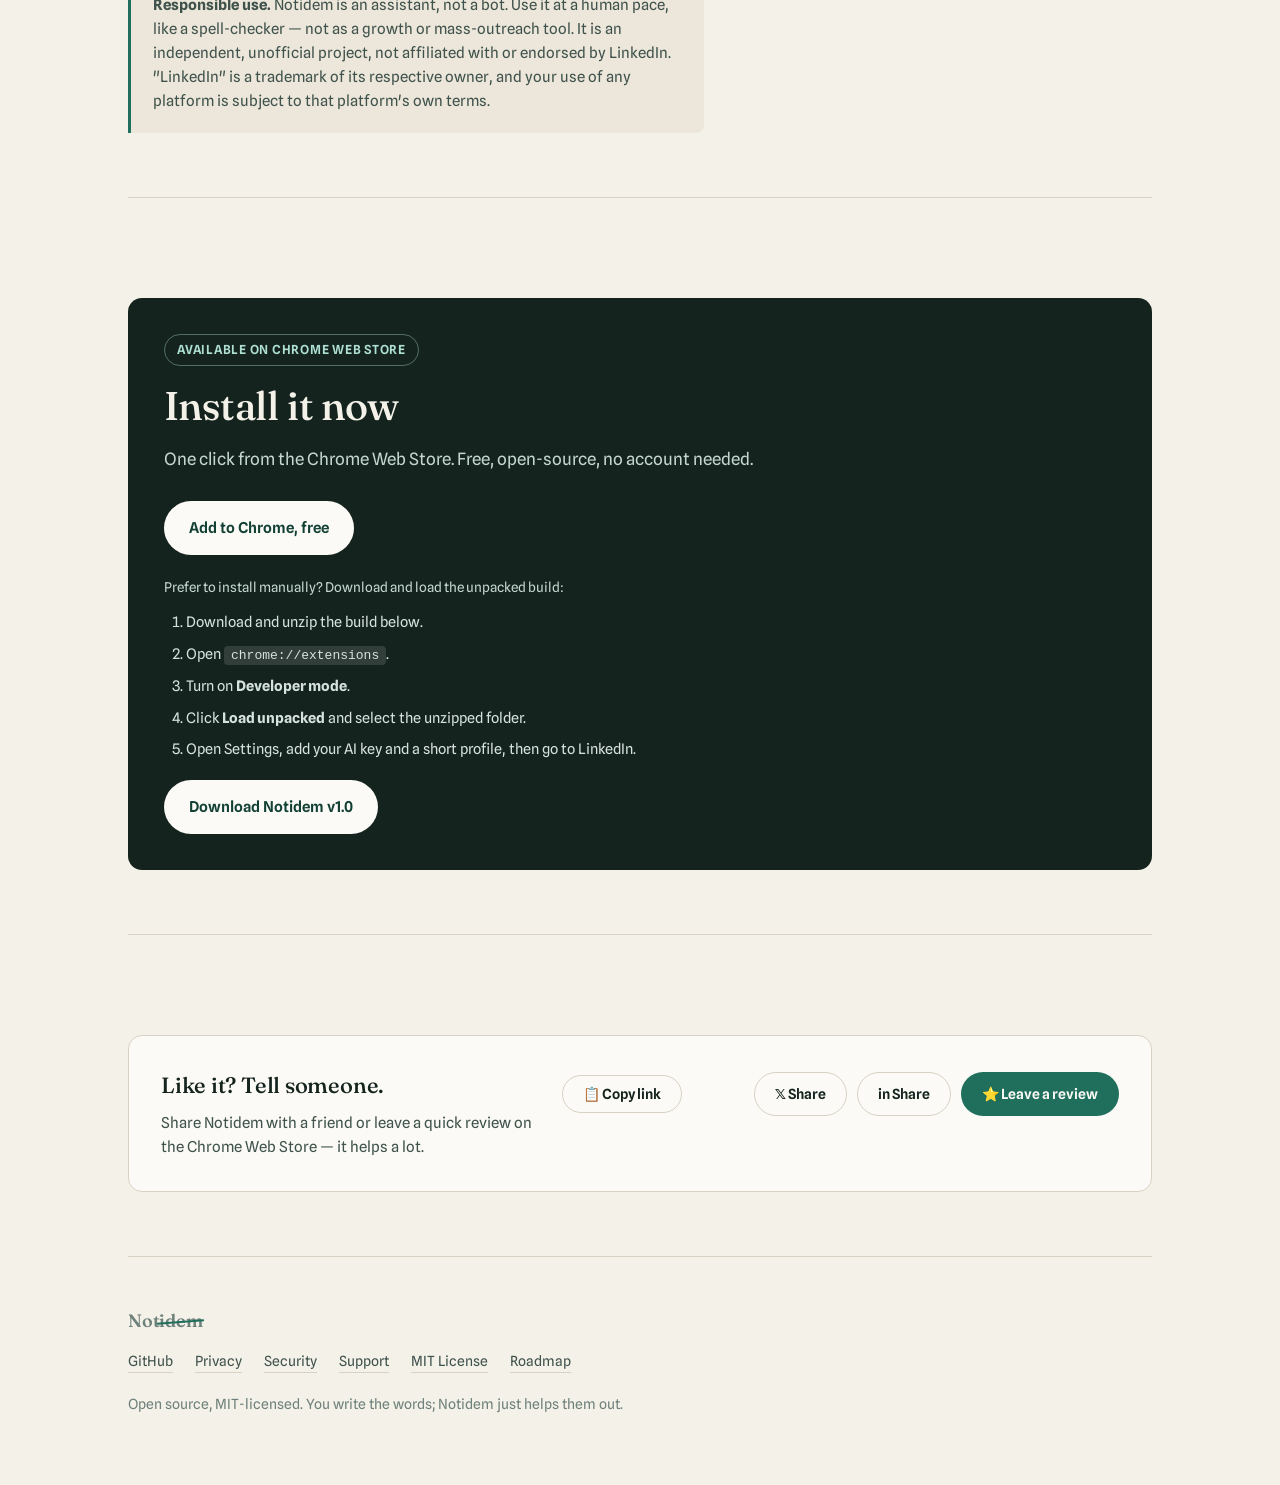
==== commit 8f603159: "feat: add YouTube demo video with facade pattern and SEO VideoObject schema - docs/index.html: YouTu" ====
--- a/docs/index.html
+++ b/docs/index.html
@@ -5,6 +5,18 @@
 <meta name="viewport" content="width=device-width, initial-scale=1.0">
 <title>Notidem — the opposite of "idem"</title>
 <meta name="description" content="Open-source Chrome extension that helps you write genuine LinkedIn comments and replies in your own voice. You review and post everything. Bring your own AI key.">
+<script type="application/ld+json">
+{
+  "@context": "https://schema.org",
+  "@type": "VideoObject",
+  "name": "Notidem — Chrome Extension Demo",
+  "description": "See how Notidem helps you write genuine LinkedIn comments and message replies in your own voice, grounded in your profile, always reviewed by you before posting.",
+  "thumbnailUrl": "https://i.ytimg.com/vi/DzhSNTzGL8o/maxresdefault.jpg",
+  "uploadDate": "2025-01-01",
+  "embedUrl": "https://www.youtube.com/embed/DzhSNTzGL8o",
+  "url": "https://www.youtube.com/watch?v=DzhSNTzGL8o"
+}
+</script>
 <link rel="preconnect" href="https://fonts.googleapis.com">
 <link rel="preconnect" href="https://fonts.gstatic.com" crossorigin>
 <link href="https://fonts.googleapis.com/css2?family=Fraunces:opsz,wght@9..144,400;9..144,500;9..144,600&family=Spline+Sans:wght@400;500;600&display=swap" rel="stylesheet">
@@ -156,6 +168,40 @@
   .copy-confirm { font-size: 13px; color: var(--accent); font-weight: 600; opacity: 0; transition: opacity .3s; margin-left: 4px; }
   .copy-confirm.show { opacity: 1; }
 
+  /* Video facade */
+  .video-section { padding: 64px 0 0; }
+  .video-facade-wrap {
+    position: relative; width: 100%; max-width: 800px; margin: 32px auto 0;
+    border-radius: var(--radius); overflow: hidden;
+    box-shadow: 0 8px 40px rgba(21,35,31,0.13);
+    background: #000; cursor: pointer;
+    aspect-ratio: 16/9;
+  }
+  .video-facade-wrap img {
+    width: 100%; height: 100%; object-fit: cover;
+    display: block; transition: opacity .25s;
+  }
+  .video-facade-wrap:hover img { opacity: 0.82; }
+  .play-btn {
+    position: absolute; top: 50%; left: 50%;
+    transform: translate(-50%, -50%);
+    width: 72px; height: 72px; border-radius: 50%;
+    background: rgba(255,255,255,0.92);
+    display: flex; align-items: center; justify-content: center;
+    transition: transform .2s ease, background .2s ease;
+    pointer-events: none;
+    box-shadow: 0 4px 24px rgba(0,0,0,0.28);
+  }
+  .video-facade-wrap:hover .play-btn {
+    transform: translate(-50%, -50%) scale(1.1);
+    background: #fff;
+  }
+  .play-btn svg { width: 28px; height: 28px; margin-left: 4px; fill: var(--accent-deep); }
+  .video-facade-wrap iframe {
+    position: absolute; inset: 0; width: 100%; height: 100%; border: 0;
+  }
+  .video-caption { text-align: center; margin-top: 14px; font-size: 13.5px; color: var(--ink-faint); }
+
   footer { padding: 50px 0 70px; border-top: 1px solid var(--line); color: var(--ink-faint); font-size: 14px; }
   footer a { color: var(--ink-soft); text-decoration: none; border-bottom: 1px solid var(--line); }
   footer a:hover { color: var(--accent); }
@@ -233,6 +279,37 @@
         </p>
       </div>
     </div>
+  </div>
+
+  <!-- ===== VIDEO DEMO ===== -->
+  <div class="video-section">
+    <div class="sec-label" style="text-align:center">
+      <span data-en>Watch it in action</span><span data-pt>Veja em ação</span>
+    </div>
+    <div
+      id="yt-facade"
+      class="video-facade-wrap"
+      role="button"
+      tabindex="0"
+      aria-label="Play Notidem demo video"
+      onclick="loadYT()"
+      onkeydown="if(event.key==='Enter'||event.key===' ')loadYT()"
+    >
+      <img
+        src="https://i.ytimg.com/vi/DzhSNTzGL8o/maxresdefault.jpg"
+        alt="Notidem Chrome extension demo video thumbnail"
+        loading="lazy"
+        width="1280"
+        height="720"
+      >
+      <div class="play-btn" aria-hidden="true">
+        <svg viewBox="0 0 24 24" xmlns="http://www.w3.org/2000/svg"><path d="M8 5v14l11-7z"/></svg>
+      </div>
+    </div>
+    <p class="video-caption">
+      <span data-en>2-minute walkthrough — from install to first reply.</span>
+      <span data-pt>Demonstração de 2 minutos — da instalação à primeira resposta.</span>
+    </p>
   </div>
 
   <section id="features">
@@ -461,6 +538,23 @@
       showCopied();
     }
   }
+  /* ---- YouTube facade ---- */
+  function loadYT() {
+    var wrap = document.getElementById('yt-facade');
+    if (!wrap) return;
+    var iframe = document.createElement('iframe');
+    iframe.src = 'https://www.youtube.com/embed/DzhSNTzGL8o?autoplay=1&rel=0';
+    iframe.title = 'Notidem Chrome Extension Demo';
+    iframe.allow = 'accelerometer; autoplay; clipboard-write; encrypted-media; gyroscope; picture-in-picture';
+    iframe.allowFullscreen = true;
+    // Remove thumbnail and play button, insert iframe
+    wrap.innerHTML = '';
+    wrap.appendChild(iframe);
+    wrap.style.cursor = 'default';
+    wrap.onclick = null;
+    wrap.onkeydown = null;
+  }
+
   function showCopied() {
     var el = document.getElementById('copy-confirm');
     el.classList.add('show');
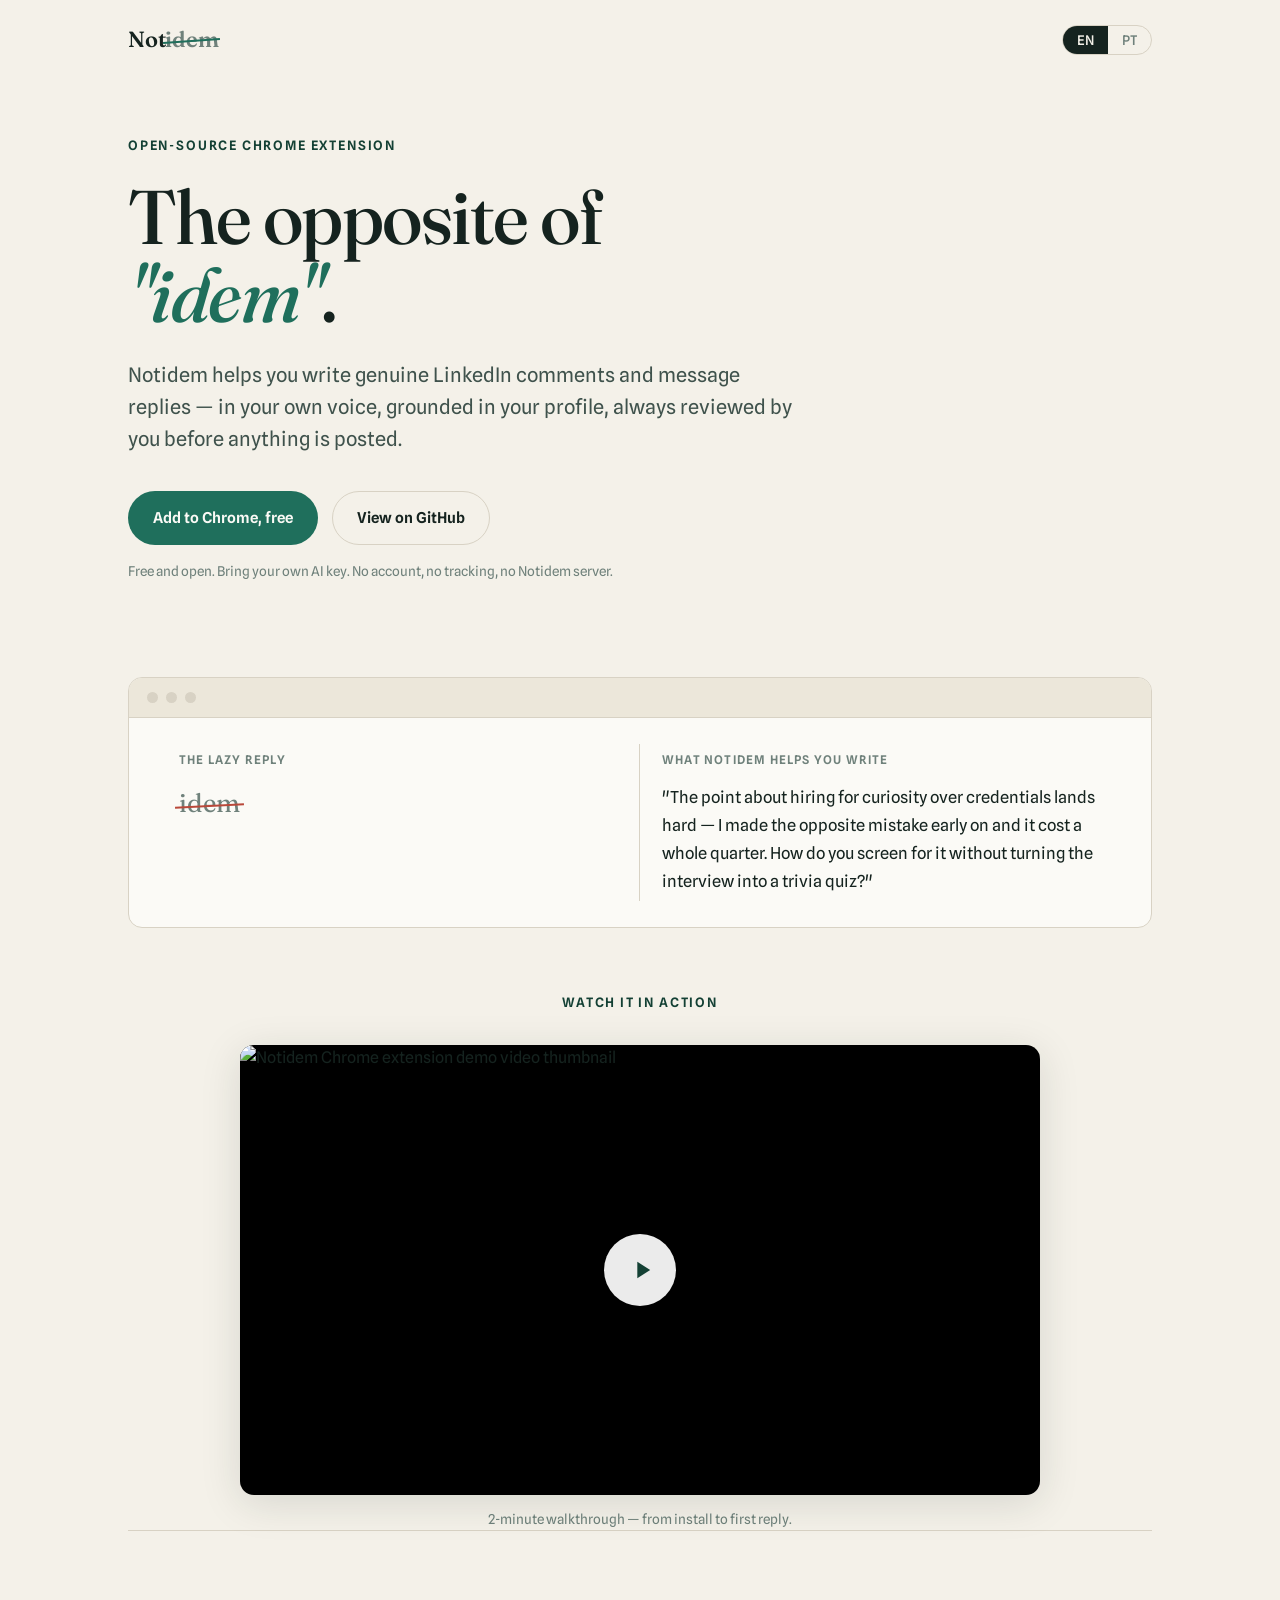
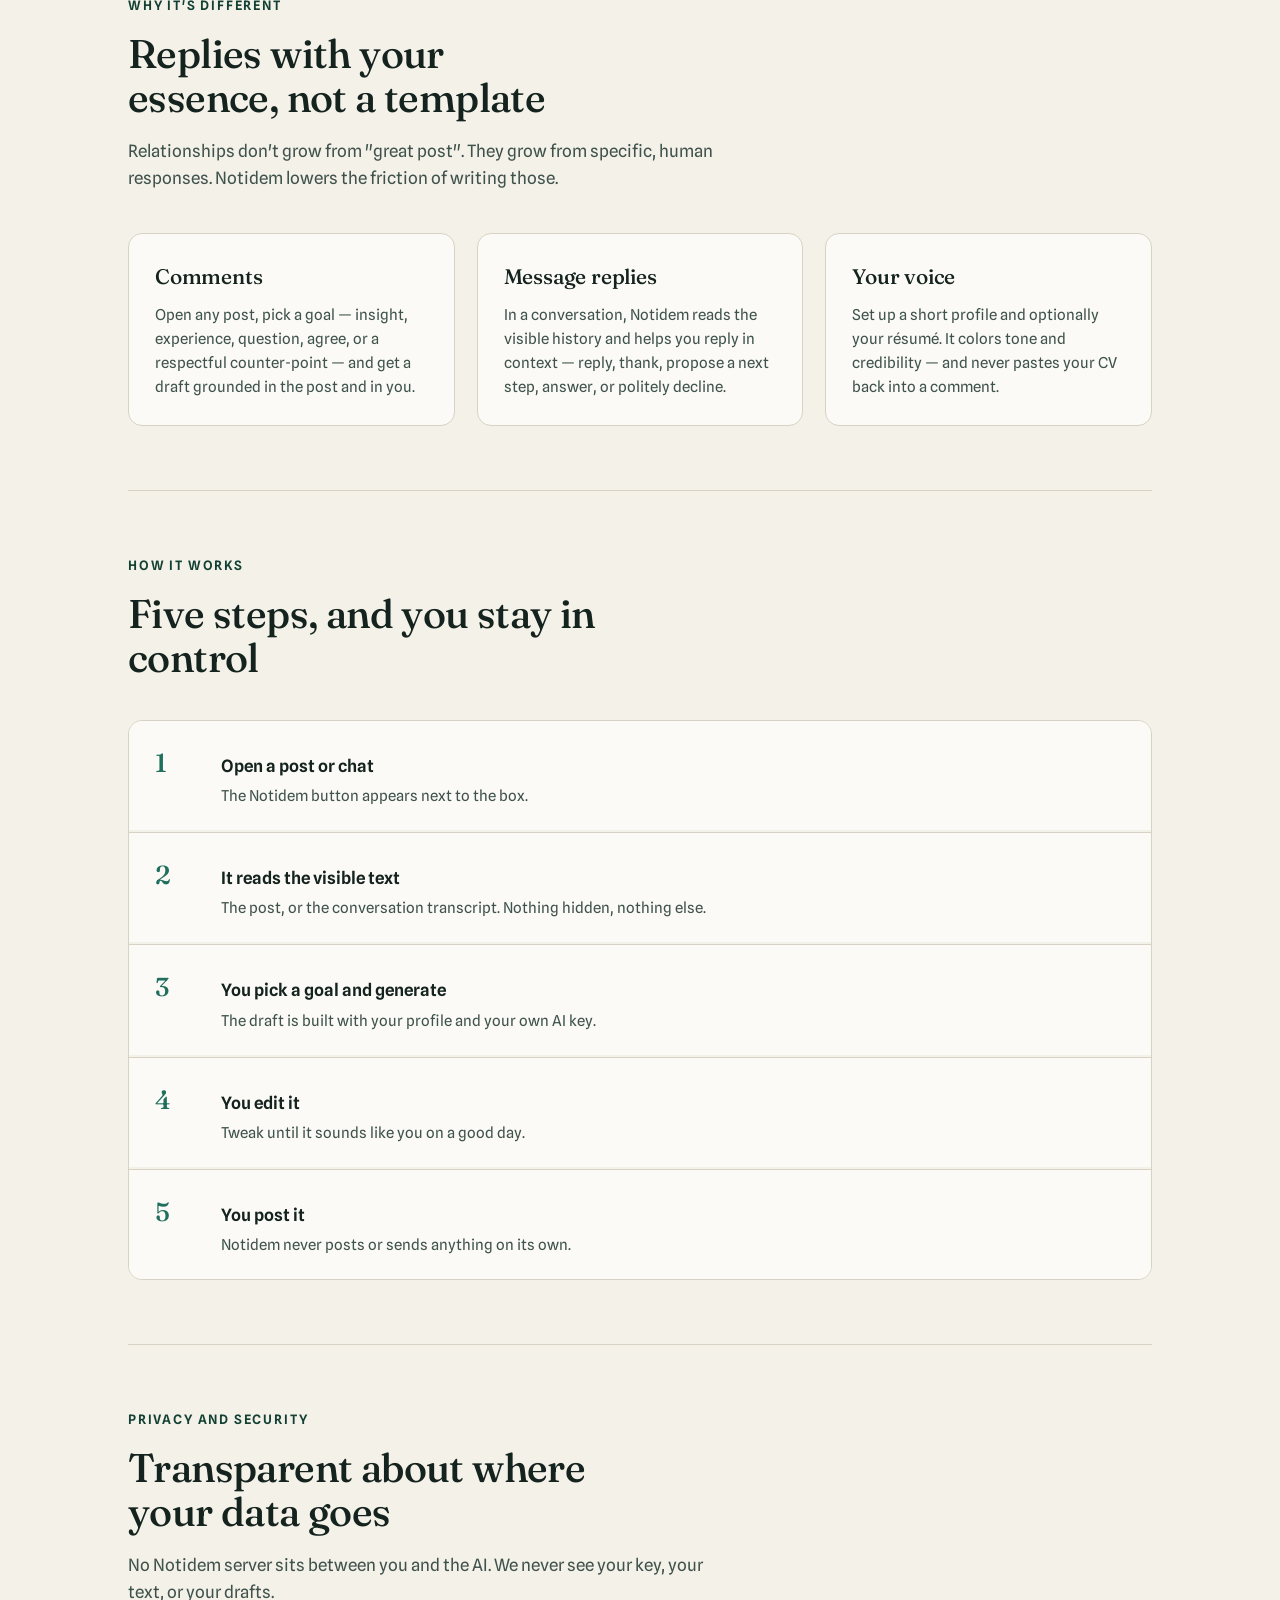
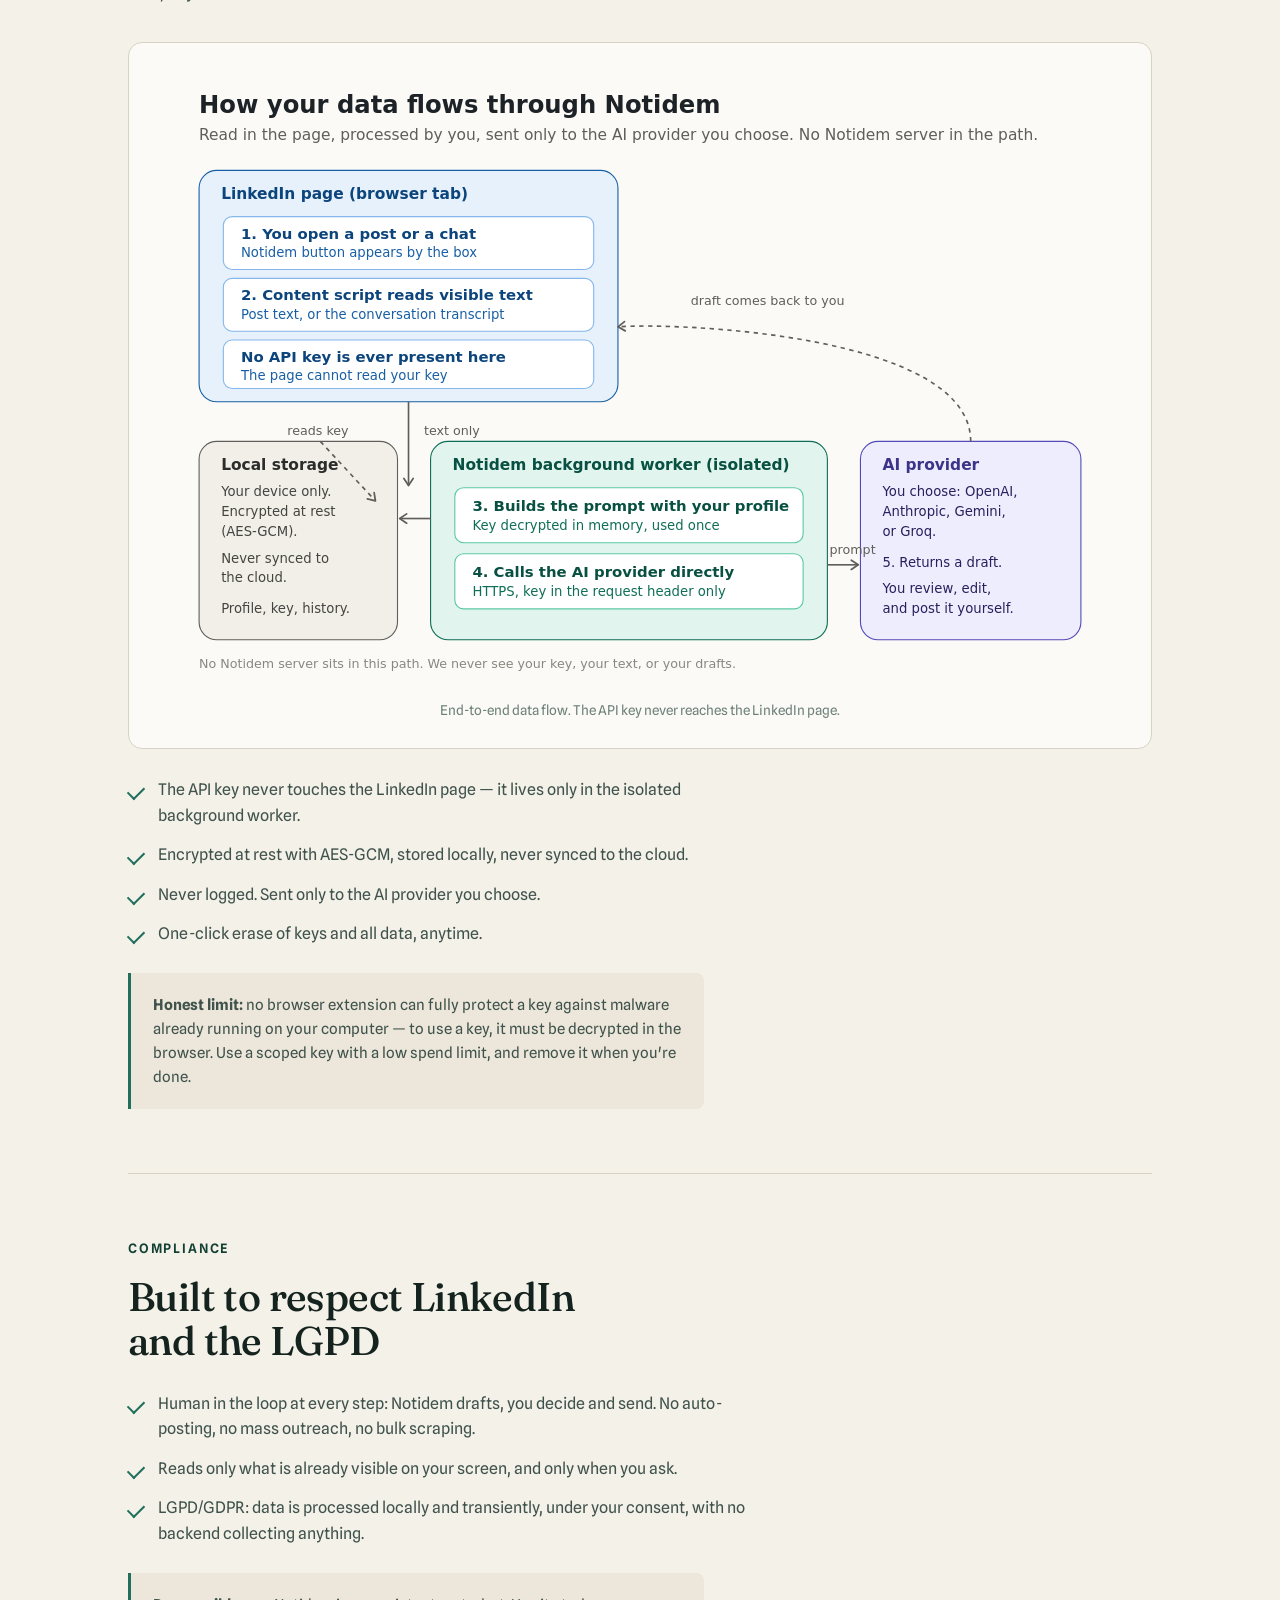
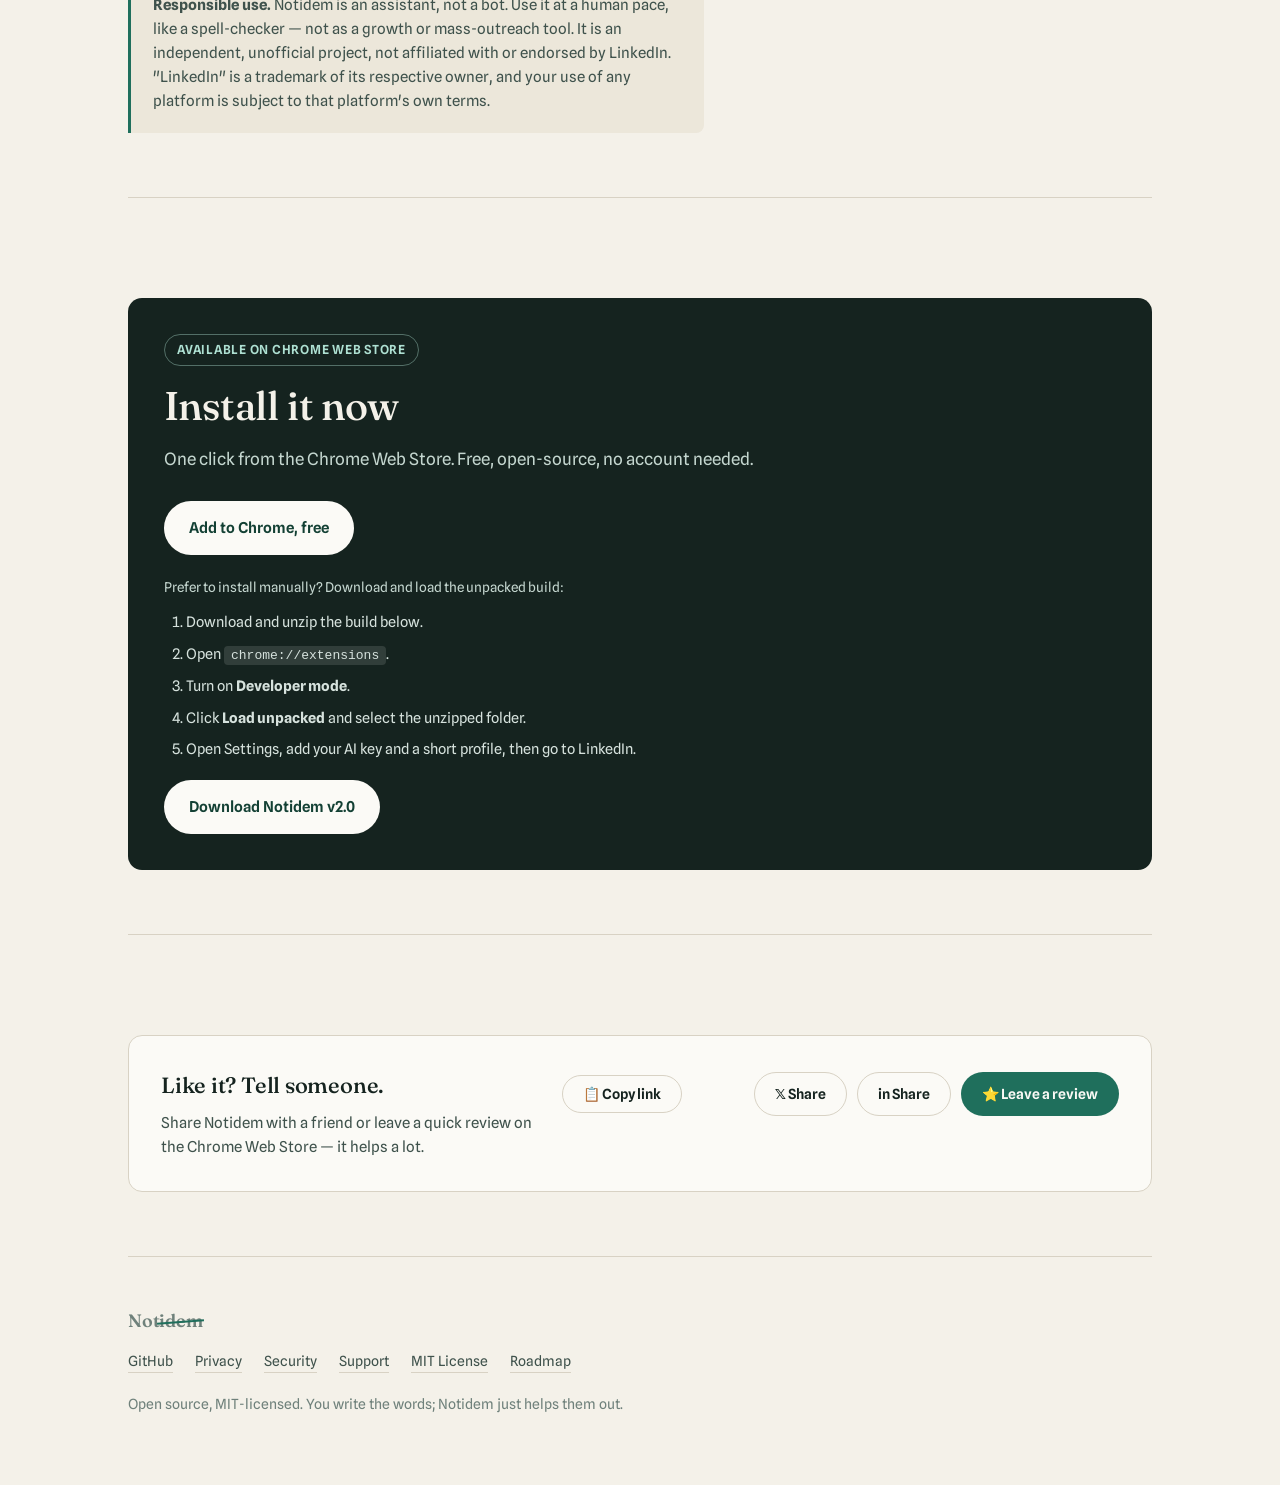
==== commit 927e36c5: "docs(site): link v2 download, drop v1 zip Co-Authored-By: Claude Opus 5.5 <noreply@anthropic.com> Cl" ====
--- a/docs/index.html
+++ b/docs/index.html
@@ -251,7 +251,7 @@
       <!-- hero: shown when IS installed -->
       <div id="hero-cta-installed" style="display:none">
         <span class="installed-badge" id="hero-installed-label">
-          <span data-en>You have version 1.0 installed</span><span data-pt>Você tem a versão 1.0 instalada</span>
+          <span data-en>You have version 2.0 installed</span><span data-pt>Você tem a versão 2.0 instalada</span>
         </span>
       </div>
       <a class="btn btn-ghost" href="https://github.com/paulpessoa/notidem" target="_blank" rel="noopener">
@@ -406,15 +406,15 @@
           <li><span data-en>Click <strong>Load unpacked</strong> and select the unzipped folder.</span><span data-pt>Clique em <strong>Load unpacked</strong> e selecione a pasta descompactada.</span></li>
           <li><span data-en>Open Settings, add your AI key and a short profile, then go to LinkedIn.</span><span data-pt>Abra as Configurações, adicione sua chave de IA e um perfil curto, e vá ao LinkedIn.</span></li>
         </ol>
-        <a class="btn btn-primary" href="notidem-v1.0.zip" download style="margin-top:20px;">
-          <span data-en>Download Notidem v1.0</span><span data-pt>Baixar Notidem v1.0</span>
+        <a class="btn btn-primary" href="notidem-v2.0.zip" download style="margin-top:20px;">
+          <span data-en>Download Notidem v2.0</span><span data-pt>Baixar Notidem v2.0</span>
         </a>
       </div>
 
       <!-- Shown when extension IS detected -->
       <div id="cta-installed" style="display:none">
         <span class="installed-badge" id="installed-label">
-          <span data-en>You already have version 1.0 installed</span><span data-pt>Você já tem a versão 1.0 instalada</span>
+          <span data-en>You already have version 2.0 installed</span><span data-pt>Você já tem a versão 2.0 instalada</span>
         </span>
         <p style="margin-top:14px;font-size:13.5px;color:#c4d6cf;">
           <span data-en>All good! Open LinkedIn and look for the Notidem button next to the comment box.</span>
@@ -483,7 +483,7 @@
   // We poll briefly at page-load to catch it; falls back gracefully if not present.
   (function detectExtension() {
     var EXT_ID = 'eidmbbkdaelapnapieiglooellefjmld';
-    var VERSION = '1.0.0';
+    var VERSION = '2.0.0';
     var found = false;
 
     // Method 1: chrome.runtime.sendMessage (works in Chrome when extension is installed)
